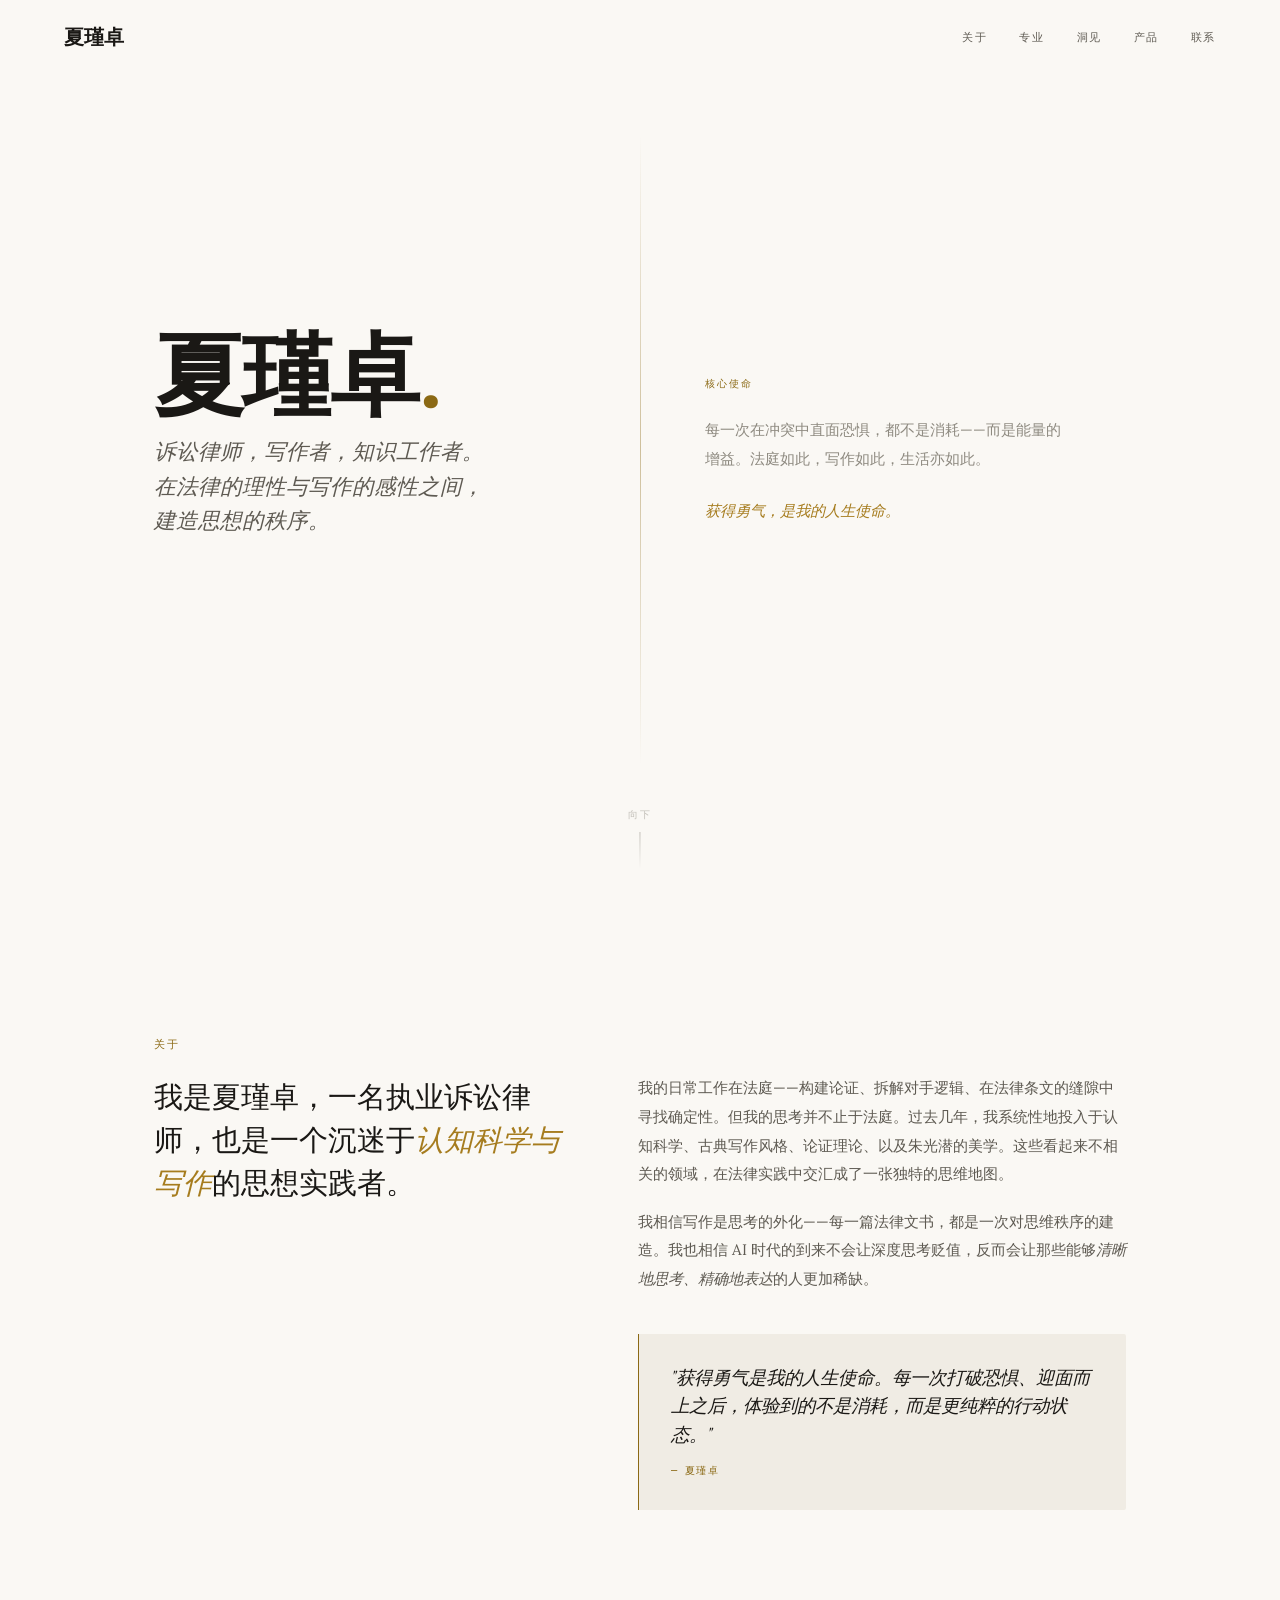
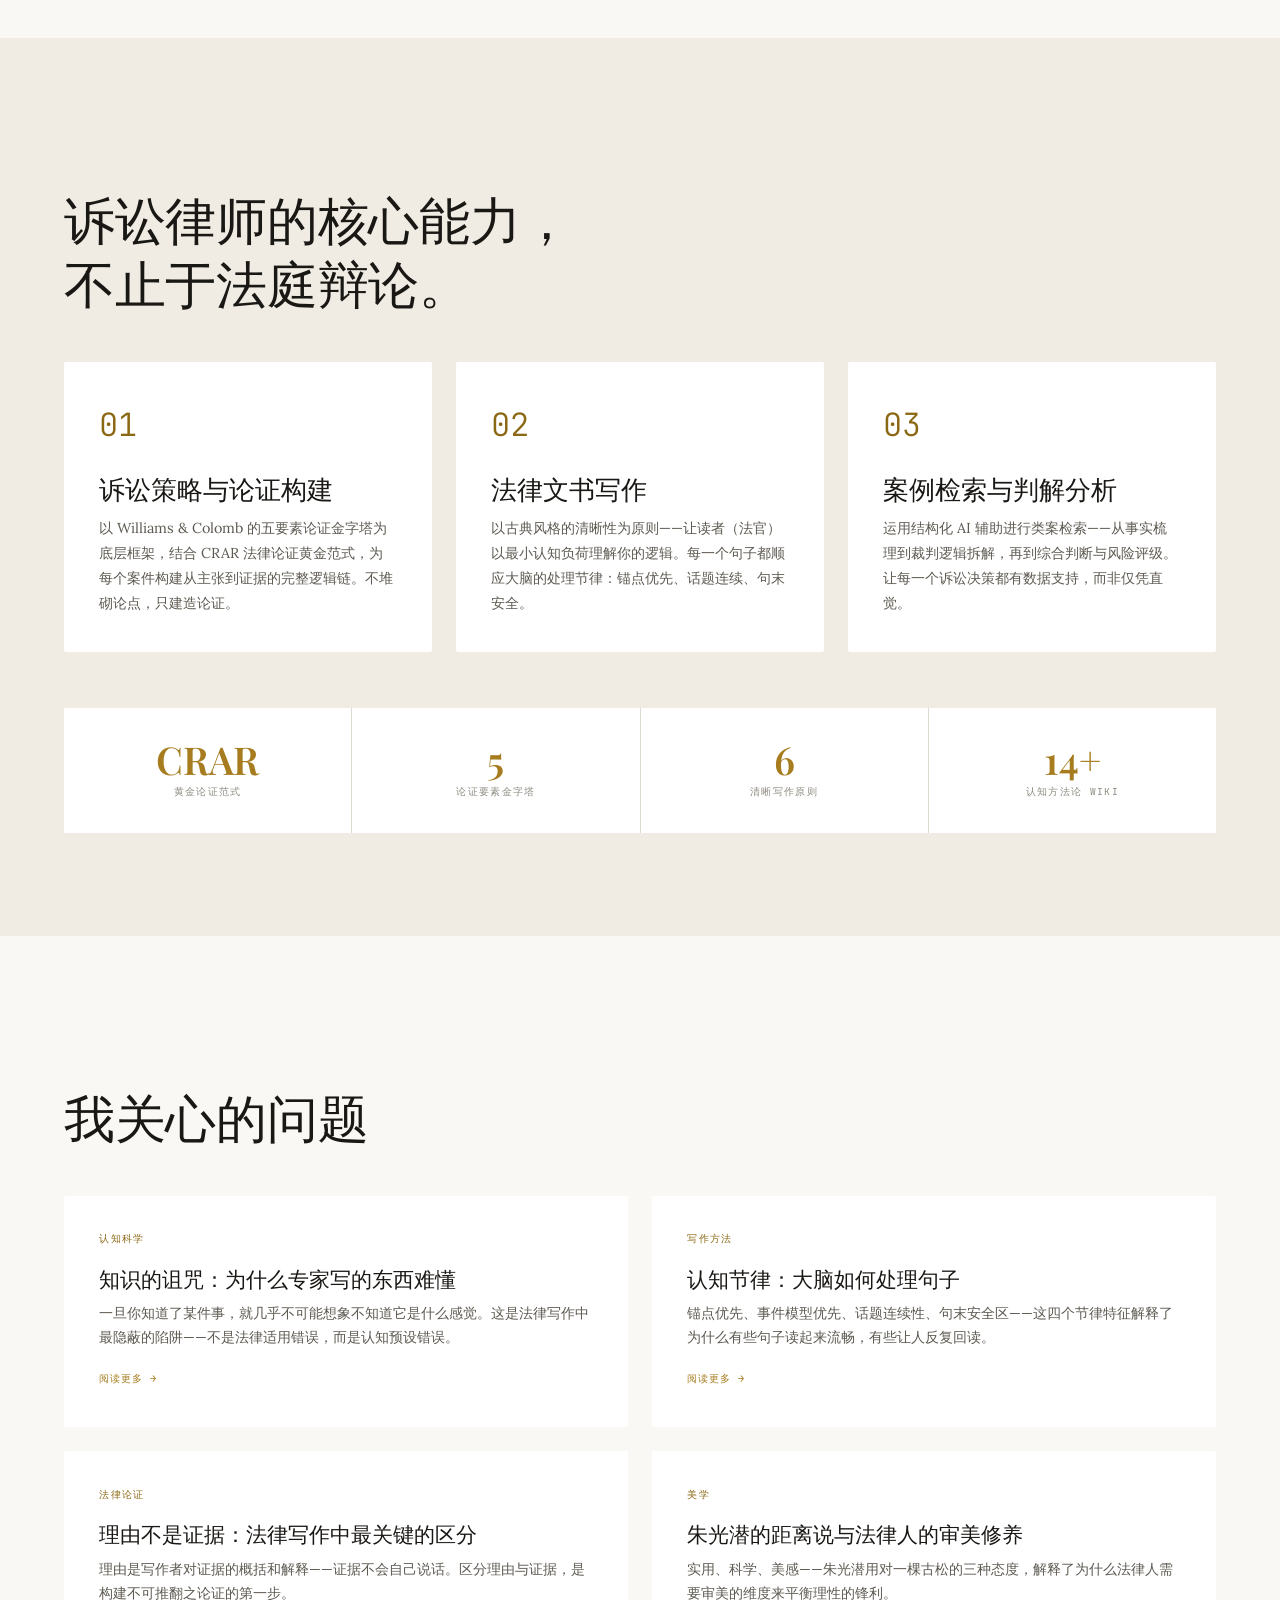
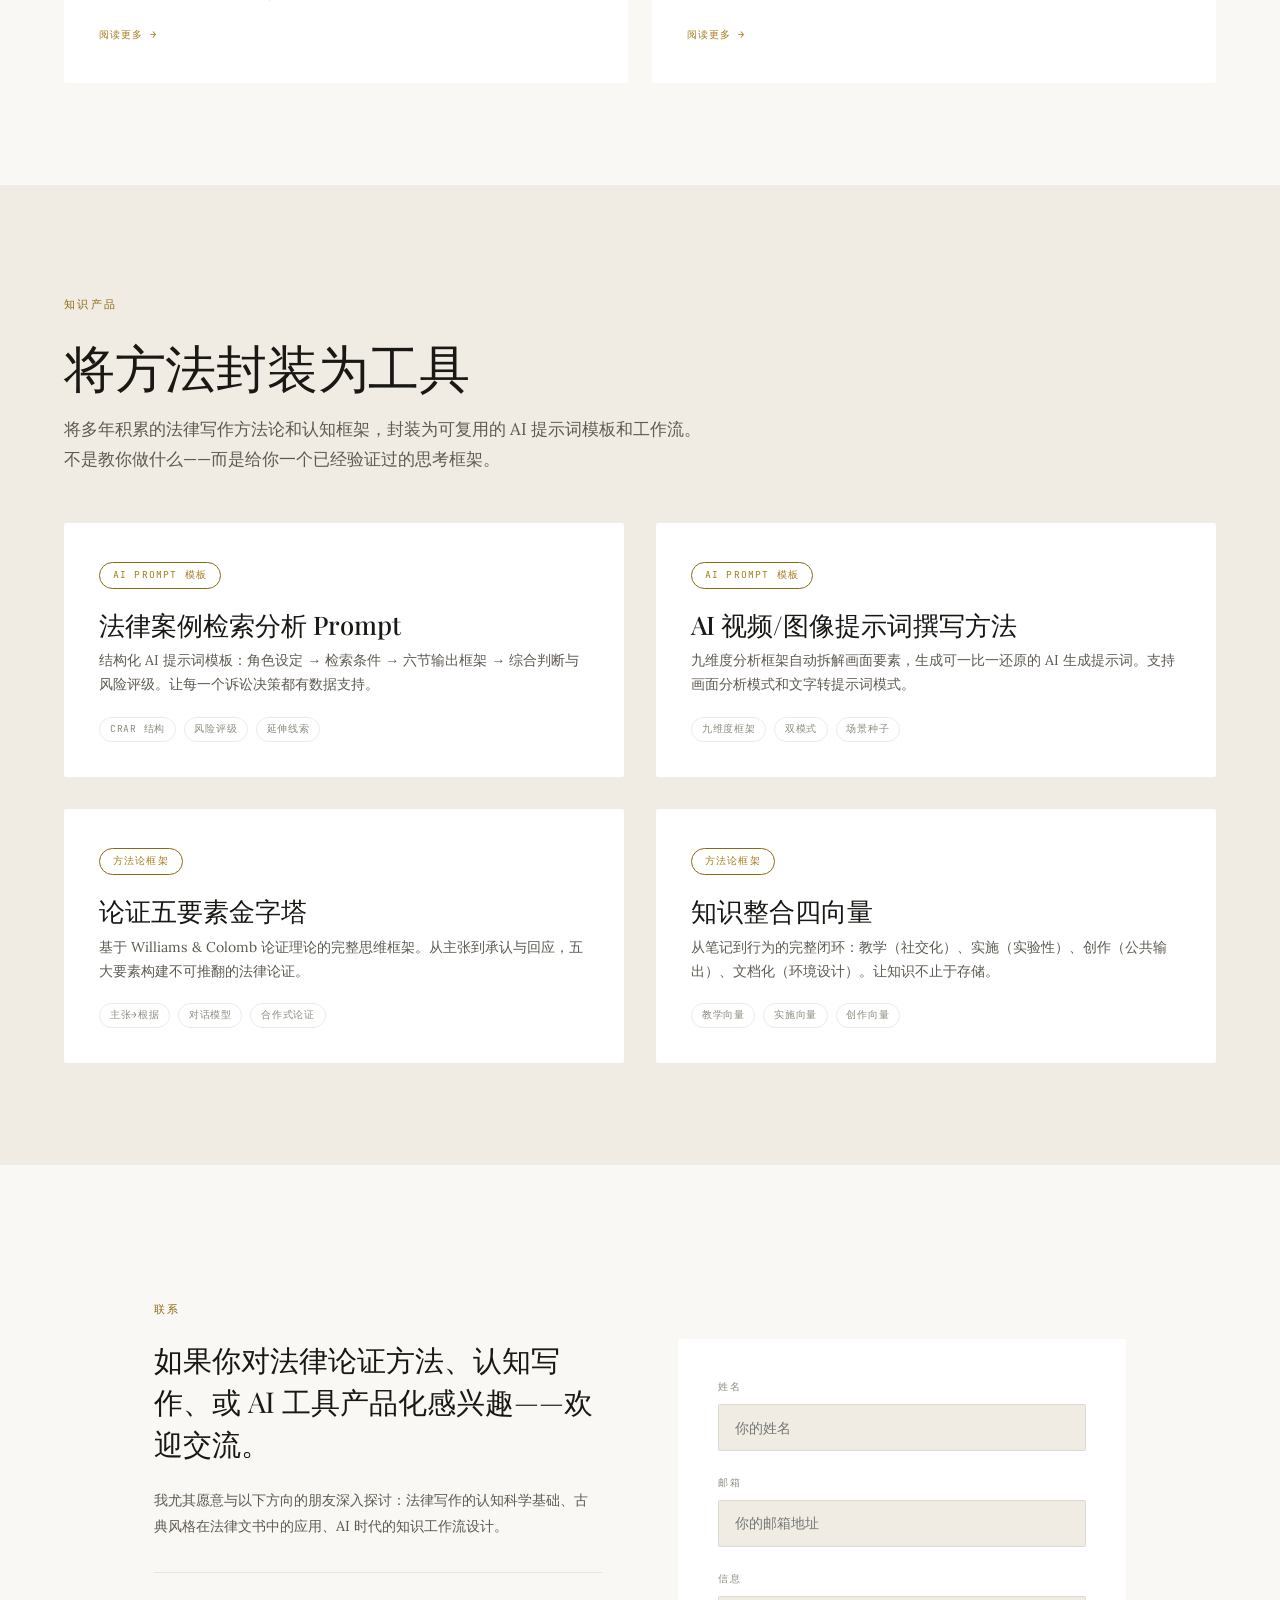
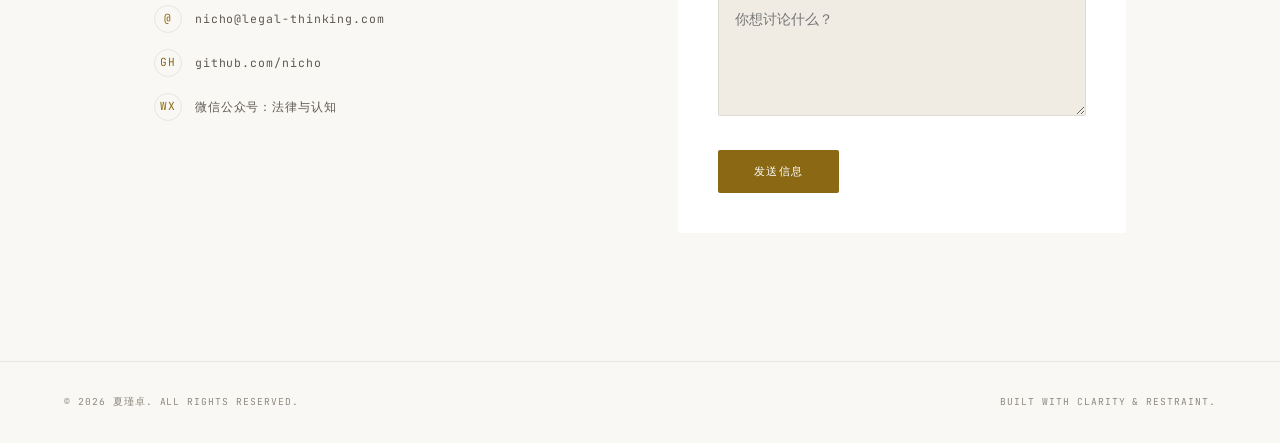
==== index.html @ 8d72976a "Update 2026-05-07 14:56" ====
<!DOCTYPE html>
<html lang="zh-CN">
<head>
<meta charset="UTF-8">
<meta name="viewport" content="width=device-width, initial-scale=1.0">
<title>夏瑾卓 — 诉讼律师 · 写作者 · 知识工作者</title>
<link rel="preconnect" href="https://fonts.googleapis.com">
<link rel="preconnect" href="https://fonts.gstatic.com" crossorigin>
<link href="https://fonts.googleapis.com/css2?family=Playfair+Display:ital,wght@0,400;0,500;0,600;0,700;1,400;1,500&family=Lora:ital,wght@0,400;0,500;0,600;1,400;1,500&family=JetBrains+Mono:ital,wght@0,300;0,400;1,300&display=swap" rel="stylesheet">
<style>
  :root {
    --bg-deep: #faf8f4;
    --bg-surface: #f0ece4;
    --bg-card: #ffffff;
    --bg-card-hover: #f7f4ee;
    --text-primary: #1a1815;
    --text-secondary: #5e5a52;
    --text-muted: #8e8a80;
    --accent: #8b6914;
    --accent-light: #a67c1e;
    --accent-subtle: rgba(139, 105, 20, 0.08);
    --accent-glow: rgba(139, 105, 20, 0.04);
    --border: rgba(0, 0, 0, 0.08);
    --border-strong: rgba(0, 0, 0, 0.12);
    --radius: 2px;
    --font-display: 'Playfair Display', Georgia, 'Times New Roman', serif;
    --font-body: 'Lora', Georgia, 'Times New Roman', serif;
    --font-mono: 'JetBrains Mono', 'Courier New', monospace;
    --nav-height: 72px;
  }

  *, *::before, *::after { box-sizing: border-box; margin: 0; padding: 0; }

  html { scroll-behavior: smooth; scroll-padding-top: var(--nav-height); }

  body {
    background: var(--bg-deep);
    color: var(--text-primary);
    font-family: var(--font-body);
    font-size: 17px;
    line-height: 1.75;
    -webkit-font-smoothing: antialiased;
    -moz-osx-font-smoothing: grayscale;
    overflow-x: hidden;
  }

  /* ── Typography ───────────────────── */
  h1, h2, h3, h4 { font-family: var(--font-display); font-weight: 500; line-height: 1.25; }
  h1 { font-size: clamp(2.8rem, 6vw, 5rem); letter-spacing: -0.01em; }
  h2 { font-size: clamp(2rem, 4vw, 3.2rem); letter-spacing: -0.005em; }
  h3 { font-size: clamp(1.25rem, 2vw, 1.6rem); letter-spacing: 0; }
  h4 { font-size: 1rem; font-family: var(--font-mono); font-weight: 300; text-transform: uppercase; letter-spacing: 0.18em; color: var(--accent); }

  p + p { margin-top: 1.2em; }

  a { color: var(--accent-light); text-decoration: none; transition: color 0.3s ease; }
  a:hover { color: var(--text-primary); }

  .accent-line {
    display: block;
    width: 48px;
    height: 1px;
    background: var(--accent);
    margin: 0 0 2rem 0;
    transform-origin: left;
  }

  .section-label {
    display: inline-block;
    font-family: var(--font-mono);
    font-size: 0.7rem;
    font-weight: 300;
    letter-spacing: 0.22em;
    text-transform: uppercase;
    color: var(--accent);
    margin-bottom: 1.2rem;
  }

  /* ── Navigation ───────────────────── */
  .nav {
    position: fixed;
    top: 0;
    left: 0;
    right: 0;
    height: var(--nav-height);
    z-index: 100;
    display: flex;
    align-items: center;
    justify-content: space-between;
    padding: 0 clamp(1.5rem, 5vw, 4rem);
    transition: background 0.4s ease, border-color 0.4s ease;
    border-bottom: 1px solid transparent;
  }
  .nav.scrolled {
    background: rgba(250, 248, 244, 0.92);
    backdrop-filter: blur(20px);
    -webkit-backdrop-filter: blur(20px);
    border-bottom-color: var(--border);
    box-shadow: 0 1px 3px rgba(0,0,0,0.04);
  }
  .nav-logo {
    font-family: var(--font-display);
    font-size: 1.25rem;
    font-weight: 600;
    color: var(--text-primary);
    letter-spacing: -0.01em;
  }
  .nav-links {
    display: flex;
    gap: 2rem;
    list-style: none;
  }
  .nav-links a {
    font-family: var(--font-mono);
    font-size: 0.7rem;
    font-weight: 300;
    letter-spacing: 0.14em;
    text-transform: uppercase;
    color: var(--text-secondary);
    transition: color 0.3s ease;
  }
  .nav-links a:hover { color: var(--accent-light); }

  /* ── Layout ───────────────────────── */
  .section {
    padding: clamp(5rem, 10vw, 10rem) clamp(1.5rem, 5vw, 4rem);
    max-width: 1100px;
    margin: 0 auto;
  }
  .section-wide {
    padding: clamp(4rem, 8vw, 8rem) clamp(1.5rem, 5vw, 4rem);
    max-width: 1280px;
    margin: 0 auto;
  }

  /* ── Hero ─────────────────────────── */
  .hero {
    min-height: 100vh;
    display: flex;
    flex-direction: column;
    justify-content: center;
    padding: clamp(2rem, 5vw, 4rem);
    max-width: 1100px;
    margin: 0 auto;
    position: relative;
  }
  .hero-grid {
    display: grid;
    grid-template-columns: 1fr 1px 1fr;
    gap: 0;
    align-items: center;
    min-height: 70vh;
  }
  .hero-main {
    padding-right: clamp(2rem, 5vw, 5rem);
  }
  .hero-name {
    font-family: var(--font-display);
    font-size: clamp(3.5rem, 7vw, 6rem);
    font-weight: 600;
    letter-spacing: -0.02em;
    line-height: 1.05;
    color: var(--text-primary);
    margin-bottom: 1rem;
  }
  .hero-name .dot {
    color: var(--accent);
  }
  .hero-tagline {
    font-family: var(--font-display);
    font-style: italic;
    font-size: clamp(1.1rem, 2vw, 1.35rem);
    color: var(--text-secondary);
    line-height: 1.6;
    margin-bottom: 2.5rem;
    max-width: 28em;
  }
  .hero-divider {
    width: 1px;
    height: 100%;
    min-height: 280px;
    background: linear-gradient(to bottom, transparent, var(--accent), transparent);
    opacity: 0.4;
    justify-self: center;
  }
  .hero-side {
    padding-left: clamp(2rem, 5vw, 5rem);
  }
  .hero-label {
    font-family: var(--font-mono);
    font-size: 0.65rem;
    letter-spacing: 0.2em;
    text-transform: uppercase;
    color: var(--accent);
    margin-bottom: 1.5rem;
  }
  .hero-side p {
    font-size: 0.95rem;
    color: var(--text-muted);
    line-height: 1.9;
    max-width: 24em;
  }
  .hero-side p + p { margin-top: 1.5em; }
  .hero-scroll-indicator {
    position: absolute;
    bottom: 2rem;
    left: 50%;
    transform: translateX(-50%);
    display: flex;
    flex-direction: column;
    align-items: center;
    gap: 0.5rem;
    opacity: 0.5;
    animation: floatDown 2s ease-in-out infinite;
  }
  .hero-scroll-indicator span {
    font-family: var(--font-mono);
    font-size: 0.6rem;
    letter-spacing: 0.16em;
    text-transform: uppercase;
    color: var(--text-muted);
  }
  .hero-scroll-line {
    width: 1px;
    height: 36px;
    background: linear-gradient(to bottom, var(--text-muted), transparent);
  }

  @keyframes floatDown {
    0%, 100% { transform: translateX(-50%) translateY(0); }
    50% { transform: translateX(-50%) translateY(8px); }
  }

  /* ── About ────────────────────────── */
  .about-grid {
    display: grid;
    grid-template-columns: 1fr 1.2fr;
    gap: clamp(3rem, 6vw, 6rem);
    align-items: start;
  }
  .about-lede {
    font-family: var(--font-display);
    font-size: clamp(1.4rem, 2.5vw, 1.8rem);
    line-height: 1.5;
    color: var(--text-primary);
  }
  .about-lede em {
    font-style: italic;
    color: var(--accent-light);
  }
  .about-body {
    color: var(--text-secondary);
    font-size: 0.95rem;
    line-height: 1.9;
  }
  .about-mission {
    margin-top: 2.5rem;
    padding: 1.8rem 2rem;
    border-left: 1px solid var(--accent);
    background: var(--bg-surface);
    border-radius: 0 var(--radius) var(--radius) 0;
  }
  .about-mission blockquote {
    font-family: var(--font-display);
    font-style: italic;
    font-size: 1.15rem;
    line-height: 1.55;
    color: var(--text-primary);
    margin: 0;
  }
  .about-mission cite {
    display: block;
    margin-top: 0.8rem;
    font-family: var(--font-mono);
    font-size: 0.65rem;
    font-style: normal;
    letter-spacing: 0.12em;
    text-transform: uppercase;
    color: var(--accent);
  }

  /* ── Professional ─────────────────── */
  .professional { background: var(--bg-surface); }
  .prof-grid {
    display: grid;
    grid-template-columns: repeat(3, 1fr);
    gap: 1.5rem;
    margin-top: 3rem;
  }
  .prof-card {
    background: var(--bg-card);
    padding: 2.2rem;
    border-radius: var(--radius);
    transition: background 0.35s ease, transform 0.35s ease;
    cursor: default;
  }
  .prof-card:hover {
    background: var(--bg-card-hover);
    transform: translateY(-2px);
  }
  .prof-card-icon {
    font-family: var(--font-mono);
    font-size: 2rem;
    color: var(--accent);
    margin-bottom: 1.2rem;
    font-weight: 300;
  }
  .prof-card h3 { margin-bottom: 0.7rem; }
  .prof-card p {
    font-size: 0.9rem;
    color: var(--text-secondary);
    line-height: 1.75;
  }

  /* ── Stats row ────────────────────── */
  .stats-row {
    display: grid;
    grid-template-columns: repeat(4, 1fr);
    gap: 1px;
    background: var(--border);
    margin-top: 3.5rem;
  }
  .stat-item {
    background: var(--bg-card);
    padding: 2rem 1.5rem;
    text-align: center;
  }
  .stat-number {
    font-family: var(--font-display);
    font-size: 2.4rem;
    font-weight: 600;
    color: var(--accent-light);
    line-height: 1;
    margin-bottom: 0.4rem;
  }
  .stat-label {
    font-family: var(--font-mono);
    font-size: 0.6rem;
    letter-spacing: 0.14em;
    text-transform: uppercase;
    color: var(--text-muted);
  }

  /* ── Insights / Articles ──────────── */
  .insights-header {
    display: flex;
    justify-content: space-between;
    align-items: flex-end;
    margin-bottom: 3rem;
    flex-wrap: wrap;
    gap: 1rem;
  }
  .insights-grid {
    display: grid;
    grid-template-columns: repeat(2, 1fr);
    gap: 1.5rem;
  }
  .insight-card {
    background: var(--bg-card);
    padding: 2.2rem;
    border-radius: var(--radius);
    transition: background 0.35s ease, transform 0.35s ease;
    cursor: pointer;
  }
  .insight-card:hover {
    background: var(--bg-card-hover);
    transform: translateY(-2px);
  }
  .insight-domain {
    font-family: var(--font-mono);
    font-size: 0.6rem;
    letter-spacing: 0.14em;
    text-transform: uppercase;
    color: var(--accent);
    margin-bottom: 1rem;
  }
  .insight-card h3 {
    font-size: 1.3rem;
    margin-bottom: 0.6rem;
    line-height: 1.4;
  }
  .insight-card p {
    font-size: 0.88rem;
    color: var(--text-secondary);
    line-height: 1.7;
  }
  .insight-card .read-more {
    display: inline-block;
    margin-top: 1.2rem;
    font-family: var(--font-mono);
    font-size: 0.65rem;
    letter-spacing: 0.1em;
    text-transform: uppercase;
    color: var(--accent-light);
    transition: color 0.3s ease;
  }
  .insight-card:hover .read-more { color: var(--text-primary); }

  /* ── Products ─────────────────────── */
  .products { background: var(--bg-surface); }
  .products-grid {
    display: grid;
    grid-template-columns: repeat(2, 1fr);
    gap: 2rem;
    margin-top: 3rem;
  }
  .product-card {
    background: var(--bg-card);
    border-radius: var(--radius);
    overflow: hidden;
    transition: background 0.35s ease, transform 0.35s ease;
  }
  .product-card:hover {
    background: var(--bg-card-hover);
    transform: translateY(-2px);
  }
  .product-card-inner { padding: 2.2rem; }
  .product-badge {
    display: inline-block;
    font-family: var(--font-mono);
    font-size: 0.6rem;
    letter-spacing: 0.12em;
    text-transform: uppercase;
    padding: 0.25rem 0.8rem;
    border: 1px solid var(--accent);
    color: var(--accent-light);
    border-radius: 100px;
    margin-bottom: 1.2rem;
  }
  .product-card h3 { margin-bottom: 0.6rem; }
  .product-card p {
    font-size: 0.88rem;
    color: var(--text-secondary);
    line-height: 1.7;
  }
  .product-features {
    margin-top: 1.2rem;
    display: flex;
    flex-wrap: wrap;
    gap: 0.5rem;
  }
  .product-feature-tag {
    font-family: var(--font-mono);
    font-size: 0.6rem;
    letter-spacing: 0.08em;
    color: var(--text-muted);
    padding: 0.2rem 0.6rem;
    border: 1px solid var(--border);
    border-radius: 100px;
  }

  /* ── Contact ──────────────────────── */
  .contact-grid {
    display: grid;
    grid-template-columns: 1fr 1fr;
    gap: clamp(3rem, 6vw, 6rem);
  }
  .contact-cta {
    font-family: var(--font-display);
    font-size: clamp(1.4rem, 2.5vw, 1.8rem);
    line-height: 1.45;
    color: var(--text-primary);
    margin-bottom: 1.5rem;
  }
  .contact-detail {
    font-size: 0.9rem;
    color: var(--text-secondary);
    line-height: 1.8;
  }
  .contact-links {
    display: flex;
    flex-direction: column;
    gap: 1rem;
    margin-top: 2rem;
    padding-top: 2rem;
    border-top: 1px solid var(--border);
  }
  .contact-link {
    display: flex;
    align-items: center;
    gap: 0.8rem;
    font-family: var(--font-mono);
    font-size: 0.72rem;
    letter-spacing: 0.08em;
    color: var(--text-secondary);
    transition: color 0.3s ease;
  }
  .contact-link:hover { color: var(--accent-light); }
  .contact-link .link-icon {
    width: 28px;
    height: 28px;
    display: flex;
    align-items: center;
    justify-content: center;
    border: 1px solid var(--border);
    border-radius: 50%;
    font-size: 0.7rem;
    flex-shrink: 0;
    color: var(--accent);
  }
  .contact-form-side {
    background: var(--bg-card);
    padding: 2.5rem;
    border-radius: var(--radius);
  }
  .form-group { margin-bottom: 1.5rem; }
  .form-group label {
    display: block;
    font-family: var(--font-mono);
    font-size: 0.6rem;
    letter-spacing: 0.12em;
    text-transform: uppercase;
    color: var(--text-muted);
    margin-bottom: 0.5rem;
  }
  .form-group input,
  .form-group textarea {
    width: 100%;
    background: var(--bg-surface);
    border: 1px solid var(--border);
    color: var(--text-primary);
    font-family: var(--font-body);
    font-size: 0.9rem;
    padding: 0.85rem 1rem;
    border-radius: var(--radius);
    transition: border-color 0.3s ease;
    resize: vertical;
  }
  .form-group input:focus,
  .form-group textarea:focus {
    outline: none;
    border-color: var(--accent);
  }
  .form-group textarea { min-height: 120px; }
  .btn {
    display: inline-block;
    font-family: var(--font-mono);
    font-size: 0.68rem;
    letter-spacing: 0.14em;
    text-transform: uppercase;
    color: #ffffff;
    background: var(--accent);
    border: none;
    padding: 0.9rem 2.2rem;
    border-radius: var(--radius);
    cursor: pointer;
    transition: background 0.3s ease, transform 0.2s ease;
  }
  .btn:hover { background: var(--accent-light); transform: translateY(-1px); }
  .btn-ghost {
    background: transparent;
    color: var(--accent-light);
    border: 1px solid var(--accent);
  }
  .btn-ghost:hover { background: var(--accent-subtle); color: var(--text-primary); }

  /* ── Footer ───────────────────────── */
  .footer {
    border-top: 1px solid var(--border);
    padding: 2rem clamp(1.5rem, 5vw, 4rem);
    display: flex;
    justify-content: space-between;
    align-items: center;
    flex-wrap: wrap;
    gap: 1rem;
    max-width: 1280px;
    margin: 0 auto;
    font-family: var(--font-mono);
    font-size: 0.6rem;
    letter-spacing: 0.1em;
    text-transform: uppercase;
    color: var(--text-muted);
  }

  /* ── Reveal animations ────────────── */
  .reveal {
    opacity: 0;
    transform: translateY(28px);
    transition: opacity 0.7s ease, transform 0.7s ease;
  }
  .reveal.visible {
    opacity: 1;
    transform: translateY(0);
  }
  .reveal-delay-1 { transition-delay: 0.1s; }
  .reveal-delay-2 { transition-delay: 0.2s; }
  .reveal-delay-3 { transition-delay: 0.3s; }
  .reveal-delay-4 { transition-delay: 0.4s; }

  /* ── Responsive ───────────────────── */
  @media (max-width: 900px) {
    .hero-grid { grid-template-columns: 1fr; gap: 2.5rem; }
    .hero-divider { display: none; }
    .hero-side { padding-left: 0; }
    .hero-main { padding-right: 0; }
    .about-grid { grid-template-columns: 1fr; }
    .prof-grid { grid-template-columns: 1fr; }
    .insights-grid { grid-template-columns: 1fr; }
    .products-grid { grid-template-columns: 1fr; }
    .contact-grid { grid-template-columns: 1fr; }
    .stats-row { grid-template-columns: repeat(2, 1fr); }
    .nav-links { display: none; }
  }
  @media (max-width: 500px) {
    .stats-row { grid-template-columns: 1fr 1fr; }
    .hero-name { font-size: 2.8rem; }
  }

  /* ── Selection ────────────────────── */
  ::selection { background: rgba(139, 105, 20, 0.2); color: var(--text-primary); }
</style>
</head>
<body>

<!-- Navigation -->
<nav class="nav" id="nav">
  <a href="#home" class="nav-logo">夏瑾卓</a>
  <ul class="nav-links">
    <li><a href="#about">关于</a></li>
    <li><a href="#professional">专业</a></li>
    <li><a href="#insights">洞见</a></li>
    <li><a href="#products">产品</a></li>
    <li><a href="#contact">联系</a></li>
  </ul>
</nav>

<!-- Hero -->
<section class="hero" id="home">
  <div class="hero-grid">
    <div class="hero-main">
      <h1 class="hero-name reveal">夏瑾卓<span class="dot">.</span></h1>
      <p class="hero-tagline reveal reveal-delay-1">
        诉讼律师，写作者，知识工作者。<br>
        在法律的理性与写作的感性之间，<br>建造思想的秩序。
      </p>
    </div>
    <div class="hero-divider" aria-hidden="true"></div>
    <div class="hero-side reveal reveal-delay-2">
      <div class="hero-label">核心使命</div>
      <p>
        每一次在冲突中直面恐惧，都不是消耗——而是能量的增益。法庭如此，写作如此，生活亦如此。
      </p>
      <p>
        <em style="font-style: italic; color: var(--accent-light);">获得勇气，是我的人生使命。</em>
      </p>
    </div>
  </div>
  <div class="hero-scroll-indicator" aria-hidden="true">
    <span>向下</span>
    <div class="hero-scroll-line"></div>
  </div>
</section>

<!-- About -->
<section class="section" id="about">
  <span class="section-label reveal">关于</span>
  <div class="about-grid">
    <div class="about-lede reveal reveal-delay-1">
      我是夏瑾卓，一名执业诉讼律师，也是一个沉迷于<span style="font-style: italic; color: var(--accent-light);">认知科学与写作</span>的思想实践者。
    </div>
    <div class="about-body reveal reveal-delay-2">
      <p>
        我的日常工作在法庭——构建论证、拆解对手逻辑、在法律条文的缝隙中寻找确定性。但我的思考并不止于法庭。过去几年，我系统性地投入于认知科学、古典写作风格、论证理论、以及朱光潜的美学。这些看起来不相关的领域，在法律实践中交汇成了一张独特的思维地图。
      </p>
      <p>
        我相信写作是思考的外化——每一篇法律文书，都是一次对思维秩序的建造。我也相信 AI 时代的到来不会让深度思考贬值，反而会让那些能够<em>清晰地思考、精确地表达</em>的人更加稀缺。
      </p>
      <div class="about-mission">
        <blockquote>
          "获得勇气是我的人生使命。每一次打破恐惧、迎面而上之后，体验到的不是消耗，而是更纯粹的行动状态。"
        </blockquote>
        <cite>— 夏瑾卓</cite>
      </div>
    </div>
  </div>
</section>

<!-- Professional -->
<section class="professional" id="professional">
  <div class="section-wide">
    <span class="section-label reveal">专业领域</span>
    <h2 class="reveal reveal-delay-1">诉讼律师的核心能力，<br>不止于法庭辩论。</h2>
    <div class="prof-grid">
      <div class="prof-card reveal reveal-delay-1">
        <div class="prof-card-icon">01</div>
        <h3>诉讼策略与论证构建</h3>
        <p>
          以 Williams & Colomb 的五要素论证金字塔为底层框架，结合 CRAR 法律论证黄金范式，为每个案件构建从主张到证据的完整逻辑链。不堆砌论点，只建造论证。
        </p>
      </div>
      <div class="prof-card reveal reveal-delay-2">
        <div class="prof-card-icon">02</div>
        <h3>法律文书写作</h3>
        <p>
          以古典风格的清晰性为原则——让读者（法官）以最小认知负荷理解你的逻辑。每一个句子都顺应大脑的处理节律：锚点优先、话题连续、句末安全。
        </p>
      </div>
      <div class="prof-card reveal reveal-delay-3">
        <div class="prof-card-icon">03</div>
        <h3>案例检索与判解分析</h3>
        <p>
          运用结构化 AI 辅助进行类案检索——从事实梳理到裁判逻辑拆解，再到综合判断与风险评级。让每一个诉讼决策都有数据支持，而非仅凭直觉。
        </p>
      </div>
    </div>
    <div class="stats-row reveal reveal-delay-3">
      <div class="stat-item">
        <div class="stat-number">CRAR</div>
        <div class="stat-label">黄金论证范式</div>
      </div>
      <div class="stat-item">
        <div class="stat-number">5</div>
        <div class="stat-label">论证要素金字塔</div>
      </div>
      <div class="stat-item">
        <div class="stat-number">6</div>
        <div class="stat-label">清晰写作原则</div>
      </div>
      <div class="stat-item">
        <div class="stat-number">14+</div>
        <div class="stat-label">认知方法论 Wiki</div>
      </div>
    </div>
  </div>
</section>

<!-- Insights -->
<section class="section-wide" id="insights">
  <div class="insights-header">
    <div>
      <span class="section-label reveal">洞见与思考</span>
      <h2 class="reveal reveal-delay-1">我关心的问题</h2>
    </div>
  </div>
  <div class="insights-grid">
    <div class="insight-card reveal reveal-delay-1">
      <div class="insight-domain">认知科学</div>
      <h3>知识的诅咒：为什么专家写的东西难懂</h3>
      <p>
        一旦你知道了某件事，就几乎不可能想象不知道它是什么感觉。这是法律写作中最隐蔽的陷阱——不是法律适用错误，而是认知预设错误。
      </p>
      <span class="read-more">阅读更多 →</span>
    </div>
    <div class="insight-card reveal reveal-delay-2">
      <div class="insight-domain">写作方法</div>
      <h3>认知节律：大脑如何处理句子</h3>
      <p>
        锚点优先、事件模型优先、话题连续性、句末安全区——这四个节律特征解释了为什么有些句子读起来流畅，有些让人反复回读。
      </p>
      <span class="read-more">阅读更多 →</span>
    </div>
    <div class="insight-card reveal reveal-delay-3">
      <div class="insight-domain">法律论证</div>
      <h3>理由不是证据：法律写作中最关键的区分</h3>
      <p>
        理由是写作者对证据的概括和解释——证据不会自己说话。区分理由与证据，是构建不可推翻之论证的第一步。
      </p>
      <span class="read-more">阅读更多 →</span>
    </div>
    <div class="insight-card reveal reveal-delay-4">
      <div class="insight-domain">美学</div>
      <h3>朱光潜的距离说与法律人的审美修养</h3>
      <p>
        实用、科学、美感——朱光潜用对一棵古松的三种态度，解释了为什么法律人需要审美的维度来平衡理性的锋利。
      </p>
      <span class="read-more">阅读更多 →</span>
    </div>
  </div>
</section>

<!-- Products -->
<section class="products" id="products">
  <div class="section-wide">
    <span class="section-label reveal">知识产品</span>
    <h2 class="reveal reveal-delay-1">将方法封装为工具</h2>
    <p style="color: var(--text-secondary); margin-top: 1rem; max-width: 38em; line-height: 1.8;" class="reveal reveal-delay-1">
      将多年积累的法律写作方法论和认知框架，封装为可复用的 AI 提示词模板和工作流。不是教你做什么——而是给你一个已经验证过的思考框架。
    </p>
    <div class="products-grid">
      <div class="product-card reveal reveal-delay-1">
        <div class="product-card-inner">
          <span class="product-badge">AI Prompt 模板</span>
          <h3>法律案例检索分析 Prompt</h3>
          <p>
            结构化 AI 提示词模板：角色设定 → 检索条件 → 六节输出框架 → 综合判断与风险评级。让每一个诉讼决策都有数据支持。
          </p>
          <div class="product-features">
            <span class="product-feature-tag">CRAR 结构</span>
            <span class="product-feature-tag">风险评级</span>
            <span class="product-feature-tag">延伸线索</span>
          </div>
        </div>
      </div>
      <div class="product-card reveal reveal-delay-2">
        <div class="product-card-inner">
          <span class="product-badge">AI Prompt 模板</span>
          <h3>AI 视频/图像提示词撰写方法</h3>
          <p>
            九维度分析框架自动拆解画面要素，生成可一比一还原的 AI 生成提示词。支持画面分析模式和文字转提示词模式。
          </p>
          <div class="product-features">
            <span class="product-feature-tag">九维度框架</span>
            <span class="product-feature-tag">双模式</span>
            <span class="product-feature-tag">场景种子</span>
          </div>
        </div>
      </div>
      <div class="product-card reveal reveal-delay-3">
        <div class="product-card-inner">
          <span class="product-badge">方法论框架</span>
          <h3>论证五要素金字塔</h3>
          <p>
            基于 Williams & Colomb 论证理论的完整思维框架。从主张到承认与回应，五大要素构建不可推翻的法律论证。
          </p>
          <div class="product-features">
            <span class="product-feature-tag">主张→根据</span>
            <span class="product-feature-tag">对话模型</span>
            <span class="product-feature-tag">合作式论证</span>
          </div>
        </div>
      </div>
      <div class="product-card reveal reveal-delay-4">
        <div class="product-card-inner">
          <span class="product-badge">方法论框架</span>
          <h3>知识整合四向量</h3>
          <p>
            从笔记到行为的完整闭环：教学（社交化）、实施（实验性）、创作（公共输出）、文档化（环境设计）。让知识不止于存储。
          </p>
          <div class="product-features">
            <span class="product-feature-tag">教学向量</span>
            <span class="product-feature-tag">实施向量</span>
            <span class="product-feature-tag">创作向量</span>
          </div>
        </div>
      </div>
    </div>
  </div>
</section>

<!-- Contact -->
<section class="section" id="contact">
  <span class="section-label reveal">联系</span>
  <div class="contact-grid">
    <div class="reveal reveal-delay-1">
      <p class="contact-cta">
        如果你对法律论证方法、认知写作、或 AI 工具产品化感兴趣——欢迎交流。
      </p>
      <p class="contact-detail">
        我尤其愿意与以下方向的朋友深入探讨：法律写作的认知科学基础、古典风格在法律文书中的应用、AI 时代的知识工作流设计。
      </p>
      <div class="contact-links">
        <a href="#" class="contact-link">
          <span class="link-icon">@</span> nicho@legal-thinking.com
        </a>
        <a href="#" class="contact-link">
          <span class="link-icon">GH</span> github.com/nicho
        </a>
        <a href="#" class="contact-link">
          <span class="link-icon">WX</span> 微信公众号：法律与认知
        </a>
      </div>
    </div>
    <div class="contact-form-side reveal reveal-delay-2">
      <form id="contactForm">
        <div class="form-group">
          <label for="name">姓名</label>
          <input type="text" id="name" name="name" placeholder="你的姓名">
        </div>
        <div class="form-group">
          <label for="email">邮箱</label>
          <input type="email" id="email" name="email" placeholder="你的邮箱地址">
        </div>
        <div class="form-group">
          <label for="message">信息</label>
          <textarea id="message" name="message" placeholder="你想讨论什么？"></textarea>
        </div>
        <button type="submit" class="btn">发送信息</button>
      </form>
    </div>
  </div>
</section>

<!-- Footer -->
<footer class="footer">
  <span>© 2026 夏瑾卓. All rights reserved.</span>
  <span>Built with clarity & restraint.</span>
</footer>

<script>
  // ── Scroll-aware navigation ────────
  const nav = document.getElementById('nav');
  const scrollThreshold = 80;

  function updateNav() {
    if (window.scrollY > scrollThreshold) {
      nav.classList.add('scrolled');
    } else {
      nav.classList.remove('scrolled');
    }
  }
  window.addEventListener('scroll', updateNav, { passive: true });
  updateNav();

  // ── Scroll reveal ──────────────────
  const revealElements = document.querySelectorAll('.reveal');
  const revealObserver = new IntersectionObserver((entries) => {
    entries.forEach(entry => {
      if (entry.isIntersecting) {
        entry.target.classList.add('visible');
        revealObserver.unobserve(entry.target);
      }
    });
  }, {
    threshold: 0.12,
    rootMargin: '0px 0px -40px 0px'
  });

  revealElements.forEach(el => revealObserver.observe(el));

  // ── Form handling ──────────────────
  const form = document.getElementById('contactForm');
  form.addEventListener('submit', (e) => {
    e.preventDefault();
    const btn = form.querySelector('.btn');
    const originalText = btn.textContent;
    btn.textContent = '已发送 ✓';
    btn.style.background = '#4a7c59';
    setTimeout(() => {
      btn.textContent = originalText;
      btn.style.background = '';
      form.reset();
    }, 2500);
  });

  // ── Smooth scroll for nav links ────
  document.querySelectorAll('a[href^="#"]').forEach(anchor => {
    anchor.addEventListener('click', function(e) {
      e.preventDefault();
      const target = document.querySelector(this.getAttribute('href'));
      if (target) {
        target.scrollIntoView({ behavior: 'smooth' });
      }
    });
  });
</script>

</body>
</html>
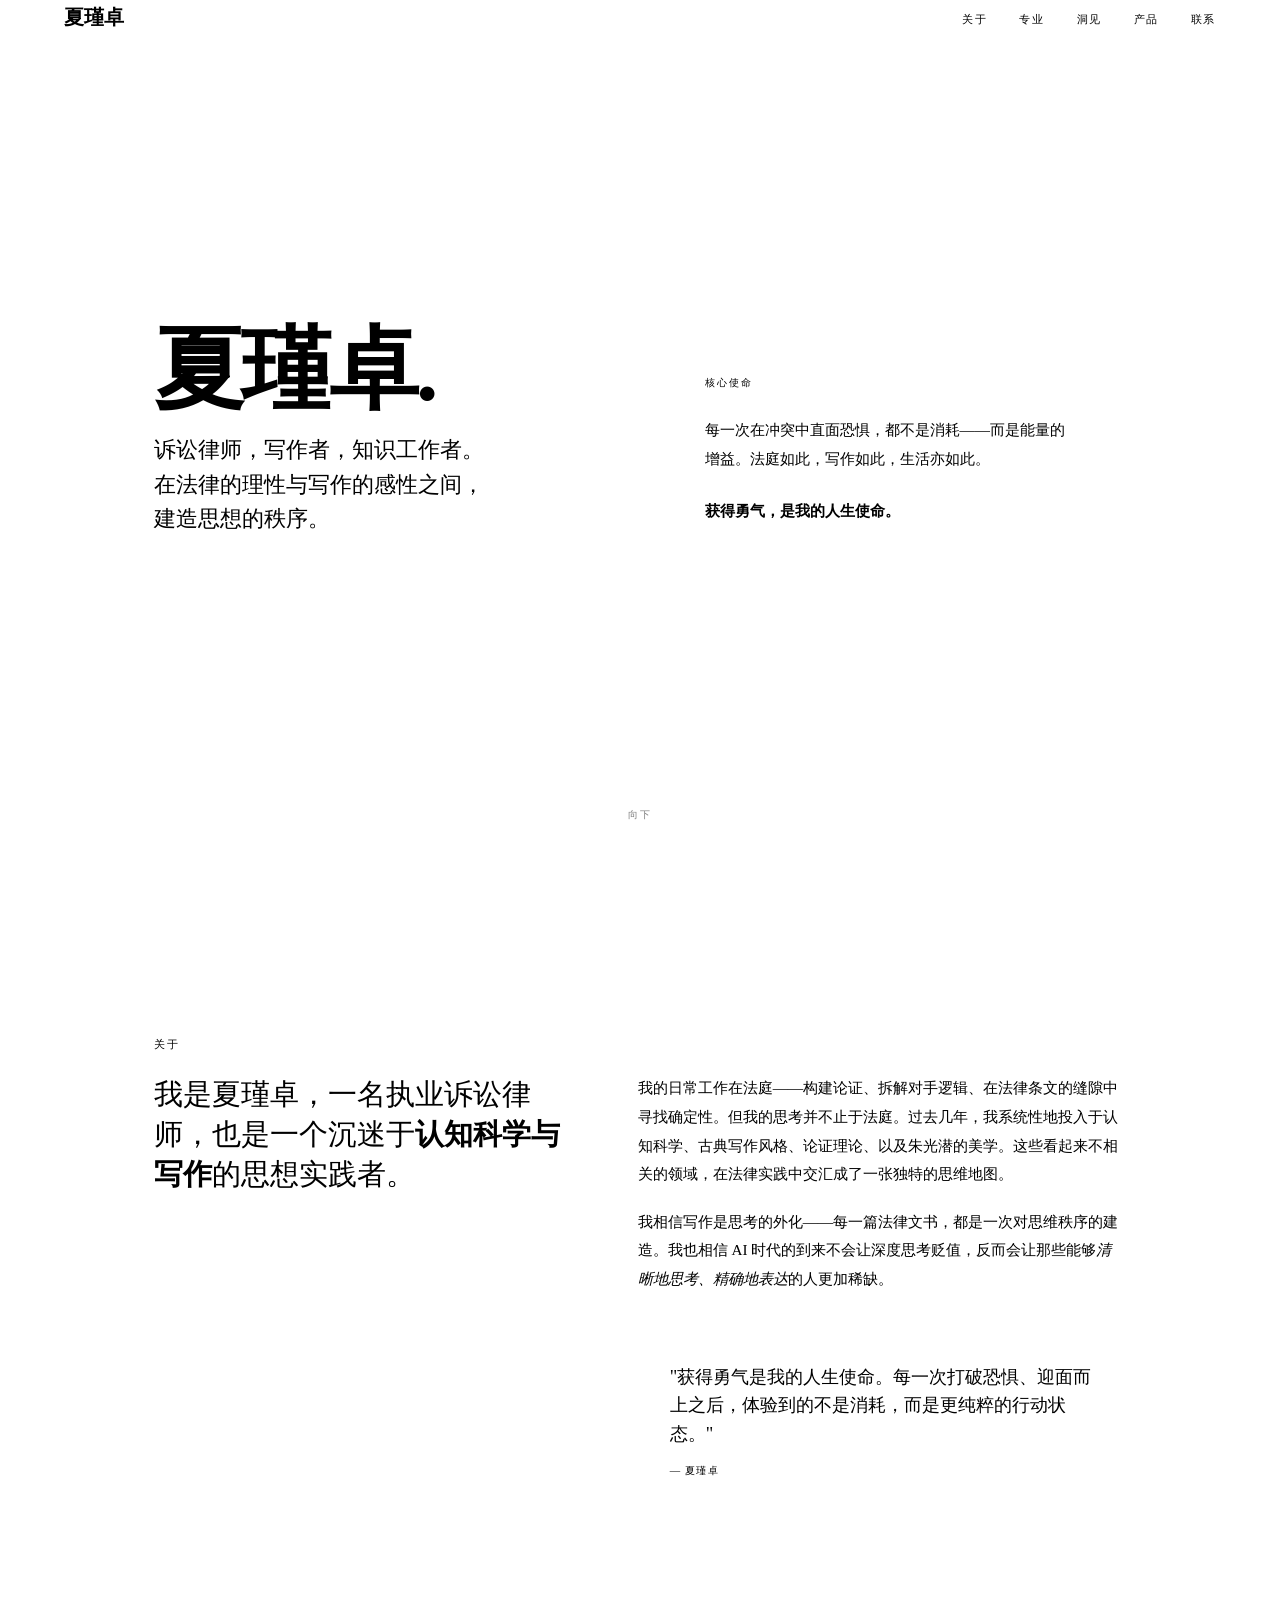
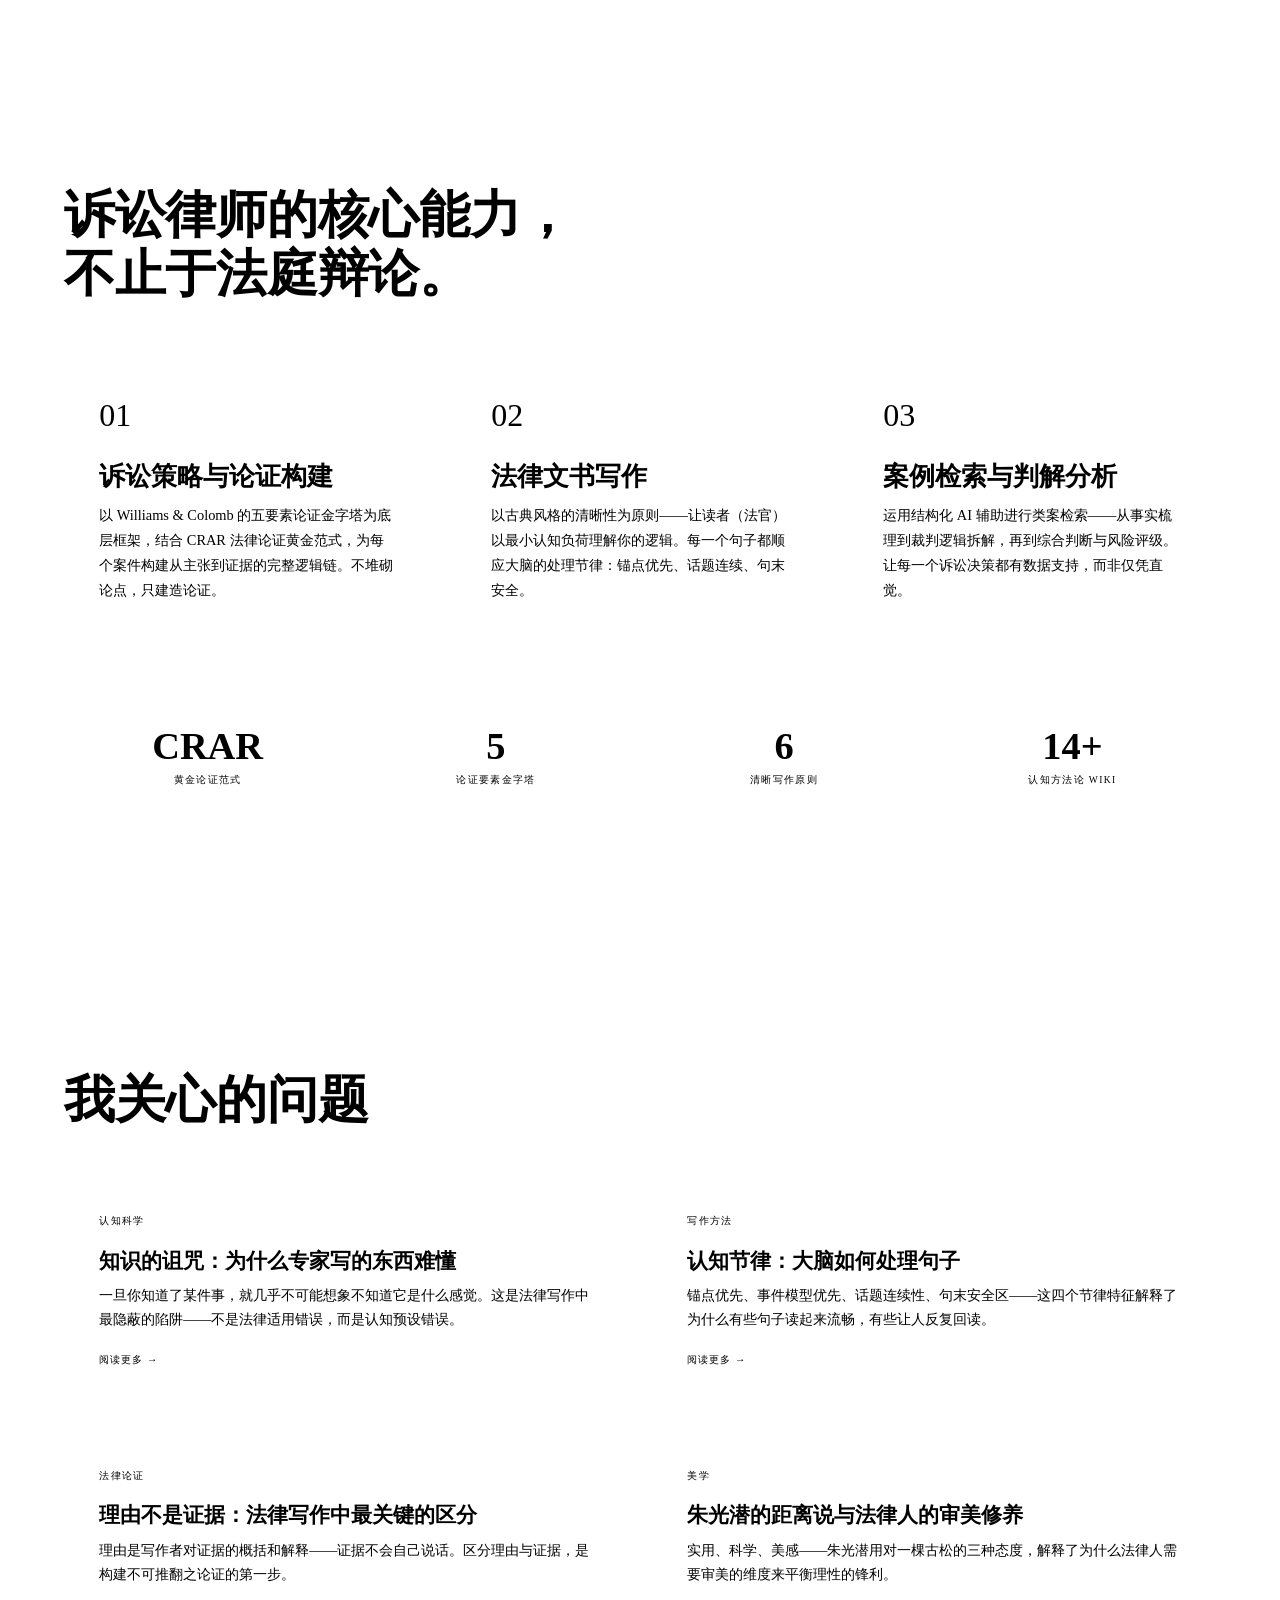
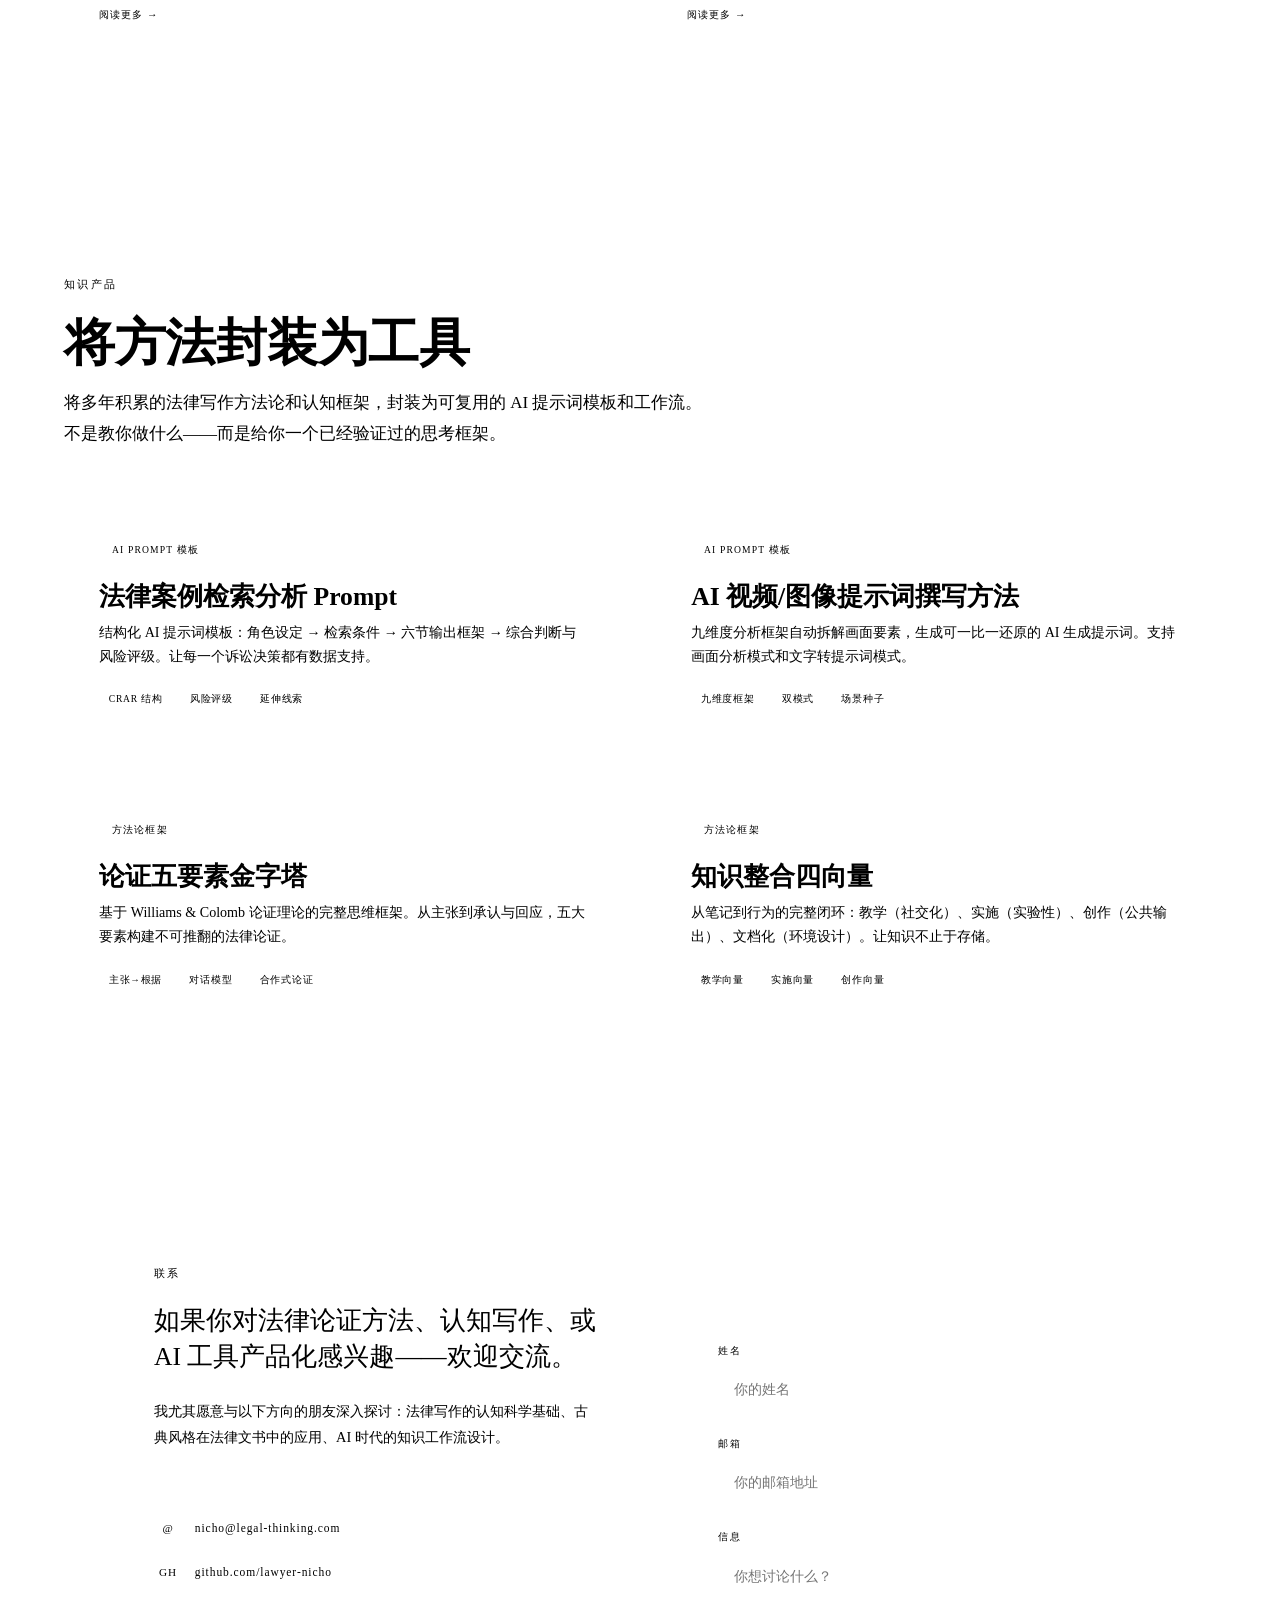
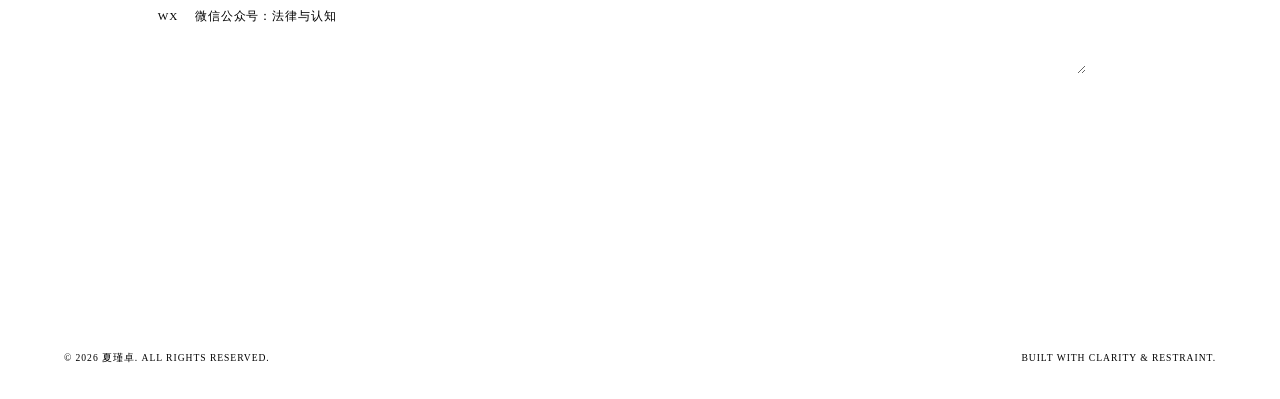
==== commit fa623b39: "Update 2026-05-07 15:18" ====
--- a/index.html
+++ b/index.html
@@ -6,613 +6,11 @@
 <title>夏瑾卓 — 诉讼律师 · 写作者 · 知识工作者</title>
 <link rel="preconnect" href="https://fonts.googleapis.com">
 <link rel="preconnect" href="https://fonts.gstatic.com" crossorigin>
-<link href="https://fonts.googleapis.com/css2?family=Playfair+Display:ital,wght@0,400;0,500;0,600;0,700;1,400;1,500&family=Lora:ital,wght@0,400;0,500;0,600;1,400;1,500&family=JetBrains+Mono:ital,wght@0,300;0,400;1,300&display=swap" rel="stylesheet">
-<style>
-  :root {
-    --bg-deep: #faf8f4;
-    --bg-surface: #f0ece4;
-    --bg-card: #ffffff;
-    --bg-card-hover: #f7f4ee;
-    --text-primary: #1a1815;
-    --text-secondary: #5e5a52;
-    --text-muted: #8e8a80;
-    --accent: #8b6914;
-    --accent-light: #a67c1e;
-    --accent-subtle: rgba(139, 105, 20, 0.08);
-    --accent-glow: rgba(139, 105, 20, 0.04);
-    --border: rgba(0, 0, 0, 0.08);
-    --border-strong: rgba(0, 0, 0, 0.12);
-    --radius: 2px;
-    --font-display: 'Playfair Display', Georgia, 'Times New Roman', serif;
-    --font-body: 'Lora', Georgia, 'Times New Roman', serif;
-    --font-mono: 'JetBrains Mono', 'Courier New', monospace;
-    --nav-height: 72px;
-  }
-
-  *, *::before, *::after { box-sizing: border-box; margin: 0; padding: 0; }
-
-  html { scroll-behavior: smooth; scroll-padding-top: var(--nav-height); }
-
-  body {
-    background: var(--bg-deep);
-    color: var(--text-primary);
-    font-family: var(--font-body);
-    font-size: 17px;
-    line-height: 1.75;
-    -webkit-font-smoothing: antialiased;
-    -moz-osx-font-smoothing: grayscale;
-    overflow-x: hidden;
-  }
-
-  /* ── Typography ───────────────────── */
-  h1, h2, h3, h4 { font-family: var(--font-display); font-weight: 500; line-height: 1.25; }
-  h1 { font-size: clamp(2.8rem, 6vw, 5rem); letter-spacing: -0.01em; }
-  h2 { font-size: clamp(2rem, 4vw, 3.2rem); letter-spacing: -0.005em; }
-  h3 { font-size: clamp(1.25rem, 2vw, 1.6rem); letter-spacing: 0; }
-  h4 { font-size: 1rem; font-family: var(--font-mono); font-weight: 300; text-transform: uppercase; letter-spacing: 0.18em; color: var(--accent); }
-
-  p + p { margin-top: 1.2em; }
-
-  a { color: var(--accent-light); text-decoration: none; transition: color 0.3s ease; }
-  a:hover { color: var(--text-primary); }
-
-  .accent-line {
-    display: block;
-    width: 48px;
-    height: 1px;
-    background: var(--accent);
-    margin: 0 0 2rem 0;
-    transform-origin: left;
-  }
-
-  .section-label {
-    display: inline-block;
-    font-family: var(--font-mono);
-    font-size: 0.7rem;
-    font-weight: 300;
-    letter-spacing: 0.22em;
-    text-transform: uppercase;
-    color: var(--accent);
-    margin-bottom: 1.2rem;
-  }
-
-  /* ── Navigation ───────────────────── */
-  .nav {
-    position: fixed;
-    top: 0;
-    left: 0;
-    right: 0;
-    height: var(--nav-height);
-    z-index: 100;
-    display: flex;
-    align-items: center;
-    justify-content: space-between;
-    padding: 0 clamp(1.5rem, 5vw, 4rem);
-    transition: background 0.4s ease, border-color 0.4s ease;
-    border-bottom: 1px solid transparent;
-  }
-  .nav.scrolled {
-    background: rgba(250, 248, 244, 0.92);
-    backdrop-filter: blur(20px);
-    -webkit-backdrop-filter: blur(20px);
-    border-bottom-color: var(--border);
-    box-shadow: 0 1px 3px rgba(0,0,0,0.04);
-  }
-  .nav-logo {
-    font-family: var(--font-display);
-    font-size: 1.25rem;
-    font-weight: 600;
-    color: var(--text-primary);
-    letter-spacing: -0.01em;
-  }
-  .nav-links {
-    display: flex;
-    gap: 2rem;
-    list-style: none;
-  }
-  .nav-links a {
-    font-family: var(--font-mono);
-    font-size: 0.7rem;
-    font-weight: 300;
-    letter-spacing: 0.14em;
-    text-transform: uppercase;
-    color: var(--text-secondary);
-    transition: color 0.3s ease;
-  }
-  .nav-links a:hover { color: var(--accent-light); }
-
-  /* ── Layout ───────────────────────── */
-  .section {
-    padding: clamp(5rem, 10vw, 10rem) clamp(1.5rem, 5vw, 4rem);
-    max-width: 1100px;
-    margin: 0 auto;
-  }
-  .section-wide {
-    padding: clamp(4rem, 8vw, 8rem) clamp(1.5rem, 5vw, 4rem);
-    max-width: 1280px;
-    margin: 0 auto;
-  }
-
-  /* ── Hero ─────────────────────────── */
-  .hero {
-    min-height: 100vh;
-    display: flex;
-    flex-direction: column;
-    justify-content: center;
-    padding: clamp(2rem, 5vw, 4rem);
-    max-width: 1100px;
-    margin: 0 auto;
-    position: relative;
-  }
-  .hero-grid {
-    display: grid;
-    grid-template-columns: 1fr 1px 1fr;
-    gap: 0;
-    align-items: center;
-    min-height: 70vh;
-  }
-  .hero-main {
-    padding-right: clamp(2rem, 5vw, 5rem);
-  }
-  .hero-name {
-    font-family: var(--font-display);
-    font-size: clamp(3.5rem, 7vw, 6rem);
-    font-weight: 600;
-    letter-spacing: -0.02em;
-    line-height: 1.05;
-    color: var(--text-primary);
-    margin-bottom: 1rem;
-  }
-  .hero-name .dot {
-    color: var(--accent);
-  }
-  .hero-tagline {
-    font-family: var(--font-display);
-    font-style: italic;
-    font-size: clamp(1.1rem, 2vw, 1.35rem);
-    color: var(--text-secondary);
-    line-height: 1.6;
-    margin-bottom: 2.5rem;
-    max-width: 28em;
-  }
-  .hero-divider {
-    width: 1px;
-    height: 100%;
-    min-height: 280px;
-    background: linear-gradient(to bottom, transparent, var(--accent), transparent);
-    opacity: 0.4;
-    justify-self: center;
-  }
-  .hero-side {
-    padding-left: clamp(2rem, 5vw, 5rem);
-  }
-  .hero-label {
-    font-family: var(--font-mono);
-    font-size: 0.65rem;
-    letter-spacing: 0.2em;
-    text-transform: uppercase;
-    color: var(--accent);
-    margin-bottom: 1.5rem;
-  }
-  .hero-side p {
-    font-size: 0.95rem;
-    color: var(--text-muted);
-    line-height: 1.9;
-    max-width: 24em;
-  }
-  .hero-side p + p { margin-top: 1.5em; }
-  .hero-scroll-indicator {
-    position: absolute;
-    bottom: 2rem;
-    left: 50%;
-    transform: translateX(-50%);
-    display: flex;
-    flex-direction: column;
-    align-items: center;
-    gap: 0.5rem;
-    opacity: 0.5;
-    animation: floatDown 2s ease-in-out infinite;
-  }
-  .hero-scroll-indicator span {
-    font-family: var(--font-mono);
-    font-size: 0.6rem;
-    letter-spacing: 0.16em;
-    text-transform: uppercase;
-    color: var(--text-muted);
-  }
-  .hero-scroll-line {
-    width: 1px;
-    height: 36px;
-    background: linear-gradient(to bottom, var(--text-muted), transparent);
-  }
-
-  @keyframes floatDown {
-    0%, 100% { transform: translateX(-50%) translateY(0); }
-    50% { transform: translateX(-50%) translateY(8px); }
-  }
-
-  /* ── About ────────────────────────── */
-  .about-grid {
-    display: grid;
-    grid-template-columns: 1fr 1.2fr;
-    gap: clamp(3rem, 6vw, 6rem);
-    align-items: start;
-  }
-  .about-lede {
-    font-family: var(--font-display);
-    font-size: clamp(1.4rem, 2.5vw, 1.8rem);
-    line-height: 1.5;
-    color: var(--text-primary);
-  }
-  .about-lede em {
-    font-style: italic;
-    color: var(--accent-light);
-  }
-  .about-body {
-    color: var(--text-secondary);
-    font-size: 0.95rem;
-    line-height: 1.9;
-  }
-  .about-mission {
-    margin-top: 2.5rem;
-    padding: 1.8rem 2rem;
-    border-left: 1px solid var(--accent);
-    background: var(--bg-surface);
-    border-radius: 0 var(--radius) var(--radius) 0;
-  }
-  .about-mission blockquote {
-    font-family: var(--font-display);
-    font-style: italic;
-    font-size: 1.15rem;
-    line-height: 1.55;
-    color: var(--text-primary);
-    margin: 0;
-  }
-  .about-mission cite {
-    display: block;
-    margin-top: 0.8rem;
-    font-family: var(--font-mono);
-    font-size: 0.65rem;
-    font-style: normal;
-    letter-spacing: 0.12em;
-    text-transform: uppercase;
-    color: var(--accent);
-  }
-
-  /* ── Professional ─────────────────── */
-  .professional { background: var(--bg-surface); }
-  .prof-grid {
-    display: grid;
-    grid-template-columns: repeat(3, 1fr);
-    gap: 1.5rem;
-    margin-top: 3rem;
-  }
-  .prof-card {
-    background: var(--bg-card);
-    padding: 2.2rem;
-    border-radius: var(--radius);
-    transition: background 0.35s ease, transform 0.35s ease;
-    cursor: default;
-  }
-  .prof-card:hover {
-    background: var(--bg-card-hover);
-    transform: translateY(-2px);
-  }
-  .prof-card-icon {
-    font-family: var(--font-mono);
-    font-size: 2rem;
-    color: var(--accent);
-    margin-bottom: 1.2rem;
-    font-weight: 300;
-  }
-  .prof-card h3 { margin-bottom: 0.7rem; }
-  .prof-card p {
-    font-size: 0.9rem;
-    color: var(--text-secondary);
-    line-height: 1.75;
-  }
-
-  /* ── Stats row ────────────────────── */
-  .stats-row {
-    display: grid;
-    grid-template-columns: repeat(4, 1fr);
-    gap: 1px;
-    background: var(--border);
-    margin-top: 3.5rem;
-  }
-  .stat-item {
-    background: var(--bg-card);
-    padding: 2rem 1.5rem;
-    text-align: center;
-  }
-  .stat-number {
-    font-family: var(--font-display);
-    font-size: 2.4rem;
-    font-weight: 600;
-    color: var(--accent-light);
-    line-height: 1;
-    margin-bottom: 0.4rem;
-  }
-  .stat-label {
-    font-family: var(--font-mono);
-    font-size: 0.6rem;
-    letter-spacing: 0.14em;
-    text-transform: uppercase;
-    color: var(--text-muted);
-  }
-
-  /* ── Insights / Articles ──────────── */
-  .insights-header {
-    display: flex;
-    justify-content: space-between;
-    align-items: flex-end;
-    margin-bottom: 3rem;
-    flex-wrap: wrap;
-    gap: 1rem;
-  }
-  .insights-grid {
-    display: grid;
-    grid-template-columns: repeat(2, 1fr);
-    gap: 1.5rem;
-  }
-  .insight-card {
-    background: var(--bg-card);
-    padding: 2.2rem;
-    border-radius: var(--radius);
-    transition: background 0.35s ease, transform 0.35s ease;
-    cursor: pointer;
-  }
-  .insight-card:hover {
-    background: var(--bg-card-hover);
-    transform: translateY(-2px);
-  }
-  .insight-domain {
-    font-family: var(--font-mono);
-    font-size: 0.6rem;
-    letter-spacing: 0.14em;
-    text-transform: uppercase;
-    color: var(--accent);
-    margin-bottom: 1rem;
-  }
-  .insight-card h3 {
-    font-size: 1.3rem;
-    margin-bottom: 0.6rem;
-    line-height: 1.4;
-  }
-  .insight-card p {
-    font-size: 0.88rem;
-    color: var(--text-secondary);
-    line-height: 1.7;
-  }
-  .insight-card .read-more {
-    display: inline-block;
-    margin-top: 1.2rem;
-    font-family: var(--font-mono);
-    font-size: 0.65rem;
-    letter-spacing: 0.1em;
-    text-transform: uppercase;
-    color: var(--accent-light);
-    transition: color 0.3s ease;
-  }
-  .insight-card:hover .read-more { color: var(--text-primary); }
-
-  /* ── Products ─────────────────────── */
-  .products { background: var(--bg-surface); }
-  .products-grid {
-    display: grid;
-    grid-template-columns: repeat(2, 1fr);
-    gap: 2rem;
-    margin-top: 3rem;
-  }
-  .product-card {
-    background: var(--bg-card);
-    border-radius: var(--radius);
-    overflow: hidden;
-    transition: background 0.35s ease, transform 0.35s ease;
-  }
-  .product-card:hover {
-    background: var(--bg-card-hover);
-    transform: translateY(-2px);
-  }
-  .product-card-inner { padding: 2.2rem; }
-  .product-badge {
-    display: inline-block;
-    font-family: var(--font-mono);
-    font-size: 0.6rem;
-    letter-spacing: 0.12em;
-    text-transform: uppercase;
-    padding: 0.25rem 0.8rem;
-    border: 1px solid var(--accent);
-    color: var(--accent-light);
-    border-radius: 100px;
-    margin-bottom: 1.2rem;
-  }
-  .product-card h3 { margin-bottom: 0.6rem; }
-  .product-card p {
-    font-size: 0.88rem;
-    color: var(--text-secondary);
-    line-height: 1.7;
-  }
-  .product-features {
-    margin-top: 1.2rem;
-    display: flex;
-    flex-wrap: wrap;
-    gap: 0.5rem;
-  }
-  .product-feature-tag {
-    font-family: var(--font-mono);
-    font-size: 0.6rem;
-    letter-spacing: 0.08em;
-    color: var(--text-muted);
-    padding: 0.2rem 0.6rem;
-    border: 1px solid var(--border);
-    border-radius: 100px;
-  }
-
-  /* ── Contact ──────────────────────── */
-  .contact-grid {
-    display: grid;
-    grid-template-columns: 1fr 1fr;
-    gap: clamp(3rem, 6vw, 6rem);
-  }
-  .contact-cta {
-    font-family: var(--font-display);
-    font-size: clamp(1.4rem, 2.5vw, 1.8rem);
-    line-height: 1.45;
-    color: var(--text-primary);
-    margin-bottom: 1.5rem;
-  }
-  .contact-detail {
-    font-size: 0.9rem;
-    color: var(--text-secondary);
-    line-height: 1.8;
-  }
-  .contact-links {
-    display: flex;
-    flex-direction: column;
-    gap: 1rem;
-    margin-top: 2rem;
-    padding-top: 2rem;
-    border-top: 1px solid var(--border);
-  }
-  .contact-link {
-    display: flex;
-    align-items: center;
-    gap: 0.8rem;
-    font-family: var(--font-mono);
-    font-size: 0.72rem;
-    letter-spacing: 0.08em;
-    color: var(--text-secondary);
-    transition: color 0.3s ease;
-  }
-  .contact-link:hover { color: var(--accent-light); }
-  .contact-link .link-icon {
-    width: 28px;
-    height: 28px;
-    display: flex;
-    align-items: center;
-    justify-content: center;
-    border: 1px solid var(--border);
-    border-radius: 50%;
-    font-size: 0.7rem;
-    flex-shrink: 0;
-    color: var(--accent);
-  }
-  .contact-form-side {
-    background: var(--bg-card);
-    padding: 2.5rem;
-    border-radius: var(--radius);
-  }
-  .form-group { margin-bottom: 1.5rem; }
-  .form-group label {
-    display: block;
-    font-family: var(--font-mono);
-    font-size: 0.6rem;
-    letter-spacing: 0.12em;
-    text-transform: uppercase;
-    color: var(--text-muted);
-    margin-bottom: 0.5rem;
-  }
-  .form-group input,
-  .form-group textarea {
-    width: 100%;
-    background: var(--bg-surface);
-    border: 1px solid var(--border);
-    color: var(--text-primary);
-    font-family: var(--font-body);
-    font-size: 0.9rem;
-    padding: 0.85rem 1rem;
-    border-radius: var(--radius);
-    transition: border-color 0.3s ease;
-    resize: vertical;
-  }
-  .form-group input:focus,
-  .form-group textarea:focus {
-    outline: none;
-    border-color: var(--accent);
-  }
-  .form-group textarea { min-height: 120px; }
-  .btn {
-    display: inline-block;
-    font-family: var(--font-mono);
-    font-size: 0.68rem;
-    letter-spacing: 0.14em;
-    text-transform: uppercase;
-    color: #ffffff;
-    background: var(--accent);
-    border: none;
-    padding: 0.9rem 2.2rem;
-    border-radius: var(--radius);
-    cursor: pointer;
-    transition: background 0.3s ease, transform 0.2s ease;
-  }
-  .btn:hover { background: var(--accent-light); transform: translateY(-1px); }
-  .btn-ghost {
-    background: transparent;
-    color: var(--accent-light);
-    border: 1px solid var(--accent);
-  }
-  .btn-ghost:hover { background: var(--accent-subtle); color: var(--text-primary); }
-
-  /* ── Footer ───────────────────────── */
-  .footer {
-    border-top: 1px solid var(--border);
-    padding: 2rem clamp(1.5rem, 5vw, 4rem);
-    display: flex;
-    justify-content: space-between;
-    align-items: center;
-    flex-wrap: wrap;
-    gap: 1rem;
-    max-width: 1280px;
-    margin: 0 auto;
-    font-family: var(--font-mono);
-    font-size: 0.6rem;
-    letter-spacing: 0.1em;
-    text-transform: uppercase;
-    color: var(--text-muted);
-  }
-
-  /* ── Reveal animations ────────────── */
-  .reveal {
-    opacity: 0;
-    transform: translateY(28px);
-    transition: opacity 0.7s ease, transform 0.7s ease;
-  }
-  .reveal.visible {
-    opacity: 1;
-    transform: translateY(0);
-  }
-  .reveal-delay-1 { transition-delay: 0.1s; }
-  .reveal-delay-2 { transition-delay: 0.2s; }
-  .reveal-delay-3 { transition-delay: 0.3s; }
-  .reveal-delay-4 { transition-delay: 0.4s; }
-
-  /* ── Responsive ───────────────────── */
-  @media (max-width: 900px) {
-    .hero-grid { grid-template-columns: 1fr; gap: 2.5rem; }
-    .hero-divider { display: none; }
-    .hero-side { padding-left: 0; }
-    .hero-main { padding-right: 0; }
-    .about-grid { grid-template-columns: 1fr; }
-    .prof-grid { grid-template-columns: 1fr; }
-    .insights-grid { grid-template-columns: 1fr; }
-    .products-grid { grid-template-columns: 1fr; }
-    .contact-grid { grid-template-columns: 1fr; }
-    .stats-row { grid-template-columns: repeat(2, 1fr); }
-    .nav-links { display: none; }
-  }
-  @media (max-width: 500px) {
-    .stats-row { grid-template-columns: 1fr 1fr; }
-    .hero-name { font-size: 2.8rem; }
-  }
-
-  /* ── Selection ────────────────────── */
-  ::selection { background: rgba(139, 105, 20, 0.2); color: var(--text-primary); }
-</style>
+<link href="https://fonts.googleapis.com/css2?family=DM+Sans:ital,opsz,wght@0,9..40,100..1000;1,9..40,100..1000&family=JetBrains+Mono:ital,wght@0,300;0,400;1,300&display=swap" rel="stylesheet">
+<link rel="stylesheet" href="styles.css">
 </head>
 <body>
 
-<!-- Navigation -->
 <nav class="nav" id="nav">
   <a href="#home" class="nav-logo">夏瑾卓</a>
   <ul class="nav-links">
@@ -624,7 +22,6 @@
   </ul>
 </nav>
 
-<!-- Hero -->
 <section class="hero" id="home">
   <div class="hero-grid">
     <div class="hero-main">
@@ -641,7 +38,7 @@
         每一次在冲突中直面恐惧，都不是消耗——而是能量的增益。法庭如此，写作如此，生活亦如此。
       </p>
       <p>
-        <em style="font-style: italic; color: var(--accent-light);">获得勇气，是我的人生使命。</em>
+        <em style="font-weight: 600; font-style: normal; color: var(--accent);">获得勇气，是我的人生使命。</em>
       </p>
     </div>
   </div>
@@ -651,12 +48,11 @@
   </div>
 </section>
 
-<!-- About -->
 <section class="section" id="about">
   <span class="section-label reveal">关于</span>
   <div class="about-grid">
     <div class="about-lede reveal reveal-delay-1">
-      我是夏瑾卓，一名执业诉讼律师，也是一个沉迷于<span style="font-style: italic; color: var(--accent-light);">认知科学与写作</span>的思想实践者。
+      我是夏瑾卓，一名执业诉讼律师，也是一个沉迷于<span style="font-weight: 600; font-style: normal; color: var(--accent);">认知科学与写作</span>的思想实践者。
     </div>
     <div class="about-body reveal reveal-delay-2">
       <p>
@@ -675,7 +71,6 @@
   </div>
 </section>
 
-<!-- Professional -->
 <section class="professional" id="professional">
   <div class="section-wide">
     <span class="section-label reveal">专业领域</span>
@@ -724,7 +119,6 @@
   </div>
 </section>
 
-<!-- Insights -->
 <section class="section-wide" id="insights">
   <div class="insights-header">
     <div>
@@ -733,42 +127,41 @@
     </div>
   </div>
   <div class="insights-grid">
-    <div class="insight-card reveal reveal-delay-1">
+    <a href="articles/curse-of-knowledge.html" class="insight-card reveal reveal-delay-1">
       <div class="insight-domain">认知科学</div>
       <h3>知识的诅咒：为什么专家写的东西难懂</h3>
       <p>
         一旦你知道了某件事，就几乎不可能想象不知道它是什么感觉。这是法律写作中最隐蔽的陷阱——不是法律适用错误，而是认知预设错误。
       </p>
       <span class="read-more">阅读更多 →</span>
-    </div>
-    <div class="insight-card reveal reveal-delay-2">
+    </a>
+    <a href="articles/cognitive-rhythm.html" class="insight-card reveal reveal-delay-2">
       <div class="insight-domain">写作方法</div>
       <h3>认知节律：大脑如何处理句子</h3>
       <p>
         锚点优先、事件模型优先、话题连续性、句末安全区——这四个节律特征解释了为什么有些句子读起来流畅，有些让人反复回读。
       </p>
       <span class="read-more">阅读更多 →</span>
-    </div>
-    <div class="insight-card reveal reveal-delay-3">
+    </a>
+    <a href="articles/reasons-vs-evidence.html" class="insight-card reveal reveal-delay-3">
       <div class="insight-domain">法律论证</div>
       <h3>理由不是证据：法律写作中最关键的区分</h3>
       <p>
         理由是写作者对证据的概括和解释——证据不会自己说话。区分理由与证据，是构建不可推翻之论证的第一步。
       </p>
       <span class="read-more">阅读更多 →</span>
-    </div>
-    <div class="insight-card reveal reveal-delay-4">
+    </a>
+    <a href="articles/zhu-guangqian.html" class="insight-card reveal reveal-delay-4">
       <div class="insight-domain">美学</div>
       <h3>朱光潜的距离说与法律人的审美修养</h3>
       <p>
         实用、科学、美感——朱光潜用对一棵古松的三种态度，解释了为什么法律人需要审美的维度来平衡理性的锋利。
       </p>
       <span class="read-more">阅读更多 →</span>
-    </div>
-  </div>
-</section>
-
-<!-- Products -->
+    </a>
+  </div>
+</section>
+
 <section class="products" id="products">
   <div class="section-wide">
     <span class="section-label reveal">知识产品</span>
@@ -777,7 +170,7 @@
       将多年积累的法律写作方法论和认知框架，封装为可复用的 AI 提示词模板和工作流。不是教你做什么——而是给你一个已经验证过的思考框架。
     </p>
     <div class="products-grid">
-      <div class="product-card reveal reveal-delay-1">
+      <a href="products/legal-prompt.html" class="product-card reveal reveal-delay-1" style="display: block; text-decoration: none; color: inherit;">
         <div class="product-card-inner">
           <span class="product-badge">AI Prompt 模板</span>
           <h3>法律案例检索分析 Prompt</h3>
@@ -790,8 +183,8 @@
             <span class="product-feature-tag">延伸线索</span>
           </div>
         </div>
-      </div>
-      <div class="product-card reveal reveal-delay-2">
+      </a>
+      <a href="products/video-prompt.html" class="product-card reveal reveal-delay-2" style="display: block; text-decoration: none; color: inherit;">
         <div class="product-card-inner">
           <span class="product-badge">AI Prompt 模板</span>
           <h3>AI 视频/图像提示词撰写方法</h3>
@@ -804,8 +197,8 @@
             <span class="product-feature-tag">场景种子</span>
           </div>
         </div>
-      </div>
-      <div class="product-card reveal reveal-delay-3">
+      </a>
+      <a href="products/argument-pyramid.html" class="product-card reveal reveal-delay-3" style="display: block; text-decoration: none; color: inherit;">
         <div class="product-card-inner">
           <span class="product-badge">方法论框架</span>
           <h3>论证五要素金字塔</h3>
@@ -818,8 +211,8 @@
             <span class="product-feature-tag">合作式论证</span>
           </div>
         </div>
-      </div>
-      <div class="product-card reveal reveal-delay-4">
+      </a>
+      <a href="products/knowledge-vectors.html" class="product-card reveal reveal-delay-4" style="display: block; text-decoration: none; color: inherit;">
         <div class="product-card-inner">
           <span class="product-badge">方法论框架</span>
           <h3>知识整合四向量</h3>
@@ -832,12 +225,11 @@
             <span class="product-feature-tag">创作向量</span>
           </div>
         </div>
-      </div>
-    </div>
-  </div>
-</section>
-
-<!-- Contact -->
+      </a>
+    </div>
+  </div>
+</section>
+
 <section class="section" id="contact">
   <span class="section-label reveal">联系</span>
   <div class="contact-grid">
@@ -853,7 +245,7 @@
           <span class="link-icon">@</span> nicho@legal-thinking.com
         </a>
         <a href="#" class="contact-link">
-          <span class="link-icon">GH</span> github.com/nicho
+          <span class="link-icon">GH</span> github.com/lawyer-nicho
         </a>
         <a href="#" class="contact-link">
           <span class="link-icon">WX</span> 微信公众号：法律与认知
@@ -880,29 +272,17 @@
   </div>
 </section>
 
-<!-- Footer -->
 <footer class="footer">
-  <span>© 2026 夏瑾卓. All rights reserved.</span>
-  <span>Built with clarity & restraint.</span>
+  <span>&copy; 2026 夏瑾卓. All rights reserved.</span>
+  <span>Built with clarity &amp; restraint.</span>
 </footer>
 
 <script>
-  // ── Scroll-aware navigation ────────
   const nav = document.getElementById('nav');
-  const scrollThreshold = 80;
-
-  function updateNav() {
-    if (window.scrollY > scrollThreshold) {
-      nav.classList.add('scrolled');
-    } else {
-      nav.classList.remove('scrolled');
-    }
-  }
-  window.addEventListener('scroll', updateNav, { passive: true });
-  updateNav();
-
-  // ── Scroll reveal ──────────────────
-  const revealElements = document.querySelectorAll('.reveal');
+  window.addEventListener('scroll', () => {
+    nav.classList.toggle('scrolled', window.scrollY > 80);
+  }, { passive: true });
+
   const revealObserver = new IntersectionObserver((entries) => {
     entries.forEach(entry => {
       if (entry.isIntersecting) {
@@ -910,39 +290,25 @@
         revealObserver.unobserve(entry.target);
       }
     });
-  }, {
-    threshold: 0.12,
-    rootMargin: '0px 0px -40px 0px'
-  });
-
-  revealElements.forEach(el => revealObserver.observe(el));
-
-  // ── Form handling ──────────────────
-  const form = document.getElementById('contactForm');
-  form.addEventListener('submit', (e) => {
+  }, { threshold: 0.12, rootMargin: '0px 0px -40px 0px' });
+  document.querySelectorAll('.reveal').forEach(el => revealObserver.observe(el));
+
+  document.getElementById('contactForm').addEventListener('submit', (e) => {
     e.preventDefault();
-    const btn = form.querySelector('.btn');
-    const originalText = btn.textContent;
+    const btn = e.target.querySelector('.btn');
+    const orig = btn.textContent;
     btn.textContent = '已发送 ✓';
     btn.style.background = '#4a7c59';
-    setTimeout(() => {
-      btn.textContent = originalText;
-      btn.style.background = '';
-      form.reset();
-    }, 2500);
+    setTimeout(() => { btn.textContent = orig; btn.style.background = ''; e.target.reset(); }, 2500);
   });
 
-  // ── Smooth scroll for nav links ────
-  document.querySelectorAll('a[href^="#"]').forEach(anchor => {
-    anchor.addEventListener('click', function(e) {
+  document.querySelectorAll('a[href^="#"]').forEach(a => {
+    a.addEventListener('click', function(e) {
       e.preventDefault();
-      const target = document.querySelector(this.getAttribute('href'));
-      if (target) {
-        target.scrollIntoView({ behavior: 'smooth' });
-      }
+      const t = document.querySelector(this.getAttribute('href'));
+      if (t) t.scrollIntoView({ behavior: 'smooth' });
     });
   });
 </script>
-
 </body>
 </html>
--- a/styles.css
+++ b/styles.css
@@ -0,0 +1,684 @@
+<style>
+  :root {
+    --bg-deep: #faf8f4;
+    --bg-surface: #f0ece4;
+    --bg-card: #ffffff;
+    --bg-card-hover: #f7f4ee;
+    --text-primary: #1a1815;
+    --text-secondary: #5e5a52;
+    --text-muted: #8e8a80;
+    --accent: #8b6914;
+    --accent-light: #a67c1e;
+    --accent-subtle: rgba(139, 105, 20, 0.08);
+    --accent-glow: rgba(139, 105, 20, 0.04);
+    --border: rgba(0, 0, 0, 0.08);
+    --border-strong: rgba(0, 0, 0, 0.12);
+    --radius: 2px;
+    --font-display: 'DM Sans', 'PingFang SC', 'Hiragino Sans GB', 'Microsoft YaHei', sans-serif;
+    --font-body: 'PingFang SC', 'Hiragino Sans GB', 'Microsoft YaHei', 'Noto Sans SC', sans-serif;
+    --font-mono: 'JetBrains Mono', 'Courier New', monospace;
+    --nav-height: 72px;
+  }
+
+  *, *::before, *::after { box-sizing: border-box; margin: 0; padding: 0; }
+
+  html { scroll-behavior: smooth; scroll-padding-top: var(--nav-height); }
+
+  body {
+    background: var(--bg-deep);
+    color: var(--text-primary);
+    font-family: var(--font-body);
+    font-size: 17px;
+    line-height: 1.75;
+    -webkit-font-smoothing: antialiased;
+    -moz-osx-font-smoothing: grayscale;
+    overflow-x: hidden;
+  }
+
+  /* ── Typography ───────────────────── */
+  h1, h2, h3, h4 { font-family: var(--font-display); font-weight: 600; line-height: 1.15; letter-spacing: -0.02em; }
+  h1 { font-size: clamp(2.8rem, 6vw, 5rem); letter-spacing: -0.01em; }
+  h2 { font-size: clamp(2rem, 4vw, 3.2rem); letter-spacing: -0.005em; }
+  h3 { font-size: clamp(1.25rem, 2vw, 1.6rem); letter-spacing: 0; }
+  h4 { font-size: 1rem; font-family: var(--font-mono); font-weight: 300; text-transform: uppercase; letter-spacing: 0.18em; color: var(--accent); }
+
+  p + p { margin-top: 1.2em; }
+
+  a { color: var(--accent-light); text-decoration: none; transition: color 0.3s ease; }
+  a:hover { color: var(--text-primary); }
+
+  .accent-line {
+    display: block;
+    width: 48px;
+    height: 1px;
+    background: var(--accent);
+    margin: 0 0 2rem 0;
+    transform-origin: left;
+  }
+
+  .section-label {
+    display: inline-block;
+    font-family: var(--font-mono);
+    font-size: 0.7rem;
+    font-weight: 300;
+    letter-spacing: 0.22em;
+    text-transform: uppercase;
+    color: var(--accent);
+    margin-bottom: 1.2rem;
+  }
+
+  /* ── Navigation ───────────────────── */
+  .nav {
+    position: fixed;
+    top: 0;
+    left: 0;
+    right: 0;
+    height: var(--nav-height);
+    z-index: 100;
+    display: flex;
+    align-items: center;
+    justify-content: space-between;
+    padding: 0 clamp(1.5rem, 5vw, 4rem);
+    transition: background 0.4s ease, border-color 0.4s ease;
+    border-bottom: 1px solid transparent;
+  }
+  .nav.scrolled {
+    background: rgba(250, 248, 244, 0.92);
+    backdrop-filter: blur(20px);
+    -webkit-backdrop-filter: blur(20px);
+    border-bottom-color: var(--border);
+    box-shadow: 0 1px 3px rgba(0,0,0,0.04);
+  }
+  .nav-logo {
+    font-family: var(--font-display);
+    font-size: 1.25rem;
+    font-weight: 600;
+    color: var(--text-primary);
+    letter-spacing: -0.01em;
+  }
+  .nav-links {
+    display: flex;
+    gap: 2rem;
+    list-style: none;
+  }
+  .nav-links a {
+    font-family: var(--font-mono);
+    font-size: 0.7rem;
+    font-weight: 300;
+    letter-spacing: 0.14em;
+    text-transform: uppercase;
+    color: var(--text-secondary);
+    transition: color 0.3s ease;
+  }
+  .nav-links a:hover { color: var(--accent-light); }
+
+  /* ── Layout ───────────────────────── */
+  .section {
+    padding: clamp(5rem, 10vw, 10rem) clamp(1.5rem, 5vw, 4rem);
+    max-width: 1100px;
+    margin: 0 auto;
+  }
+  .section-wide {
+    padding: clamp(4rem, 8vw, 8rem) clamp(1.5rem, 5vw, 4rem);
+    max-width: 1280px;
+    margin: 0 auto;
+  }
+
+  /* ── Hero ─────────────────────────── */
+  .hero {
+    min-height: 100vh;
+    display: flex;
+    flex-direction: column;
+    justify-content: center;
+    padding: clamp(2rem, 5vw, 4rem);
+    max-width: 1100px;
+    margin: 0 auto;
+    position: relative;
+  }
+  .hero-grid {
+    display: grid;
+    grid-template-columns: 1fr 1px 1fr;
+    gap: 0;
+    align-items: center;
+    min-height: 70vh;
+  }
+  .hero-main {
+    padding-right: clamp(2rem, 5vw, 5rem);
+  }
+  .hero-name {
+    font-family: var(--font-display);
+    font-size: clamp(3.5rem, 7vw, 6rem);
+    font-weight: 700;
+    letter-spacing: -0.03em;
+    line-height: 1.05;
+    color: var(--text-primary);
+    margin-bottom: 1rem;
+  }
+  .hero-name .dot {
+    color: var(--accent);
+  }
+  .hero-tagline {
+    font-family: var(--font-body);
+    font-weight: 400;
+    font-size: clamp(1.1rem, 2vw, 1.35rem);
+    color: var(--text-secondary);
+    line-height: 1.6;
+    margin-bottom: 2.5rem;
+    max-width: 28em;
+  }
+  .hero-divider {
+    width: 1px;
+    height: 100%;
+    min-height: 280px;
+    background: linear-gradient(to bottom, transparent, var(--accent), transparent);
+    opacity: 0.4;
+    justify-self: center;
+  }
+  .hero-side {
+    padding-left: clamp(2rem, 5vw, 5rem);
+  }
+  .hero-label {
+    font-family: var(--font-mono);
+    font-size: 0.65rem;
+    letter-spacing: 0.2em;
+    text-transform: uppercase;
+    color: var(--accent);
+    margin-bottom: 1.5rem;
+  }
+  .hero-side p {
+    font-size: 0.95rem;
+    color: var(--text-muted);
+    line-height: 1.9;
+    max-width: 24em;
+  }
+  .hero-side p + p { margin-top: 1.5em; }
+  .hero-scroll-indicator {
+    position: absolute;
+    bottom: 2rem;
+    left: 50%;
+    transform: translateX(-50%);
+    display: flex;
+    flex-direction: column;
+    align-items: center;
+    gap: 0.5rem;
+    opacity: 0.5;
+    animation: floatDown 2s ease-in-out infinite;
+  }
+  .hero-scroll-indicator span {
+    font-family: var(--font-mono);
+    font-size: 0.6rem;
+    letter-spacing: 0.16em;
+    text-transform: uppercase;
+    color: var(--text-muted);
+  }
+  .hero-scroll-line {
+    width: 1px;
+    height: 36px;
+    background: linear-gradient(to bottom, var(--text-muted), transparent);
+  }
+
+  @keyframes floatDown {
+    0%, 100% { transform: translateX(-50%) translateY(0); }
+    50% { transform: translateX(-50%) translateY(8px); }
+  }
+
+  /* ── About ────────────────────────── */
+  .about-grid {
+    display: grid;
+    grid-template-columns: 1fr 1.2fr;
+    gap: clamp(3rem, 6vw, 6rem);
+    align-items: start;
+  }
+  .about-lede {
+    font-family: var(--font-display);
+    font-weight: 500;
+    font-size: clamp(1.4rem, 2.5vw, 1.8rem);
+    line-height: 1.4;
+    color: var(--text-primary);
+  }
+  .about-lede em {
+    font-weight: 600;
+    font-style: normal;
+    color: var(--accent);
+  }
+  .about-body {
+    color: var(--text-secondary);
+    font-size: 0.95rem;
+    line-height: 1.9;
+  }
+  .about-mission {
+    margin-top: 2.5rem;
+    padding: 1.8rem 2rem;
+    border-left: 1px solid var(--accent);
+    background: var(--bg-surface);
+    border-radius: 0 var(--radius) var(--radius) 0;
+  }
+  .about-mission blockquote {
+    font-family: var(--font-display);
+    font-weight: 400;
+    font-size: 1.15rem;
+    line-height: 1.55;
+    color: var(--text-primary);
+    margin: 0;
+  }
+  .about-mission cite {
+    display: block;
+    margin-top: 0.8rem;
+    font-family: var(--font-mono);
+    font-size: 0.65rem;
+    font-style: normal;
+    letter-spacing: 0.12em;
+    text-transform: uppercase;
+    color: var(--accent);
+  }
+
+  /* ── Professional ─────────────────── */
+  .professional { background: var(--bg-surface); }
+  .prof-grid {
+    display: grid;
+    grid-template-columns: repeat(3, 1fr);
+    gap: 1.5rem;
+    margin-top: 3rem;
+  }
+  .prof-card {
+    background: var(--bg-card);
+    padding: 2.2rem;
+    border-radius: var(--radius);
+    transition: background 0.35s ease, transform 0.35s ease;
+    cursor: default;
+  }
+  .prof-card:hover {
+    background: var(--bg-card-hover);
+    transform: translateY(-2px);
+  }
+  .prof-card-icon {
+    font-family: var(--font-mono);
+    font-size: 2rem;
+    color: var(--accent);
+    margin-bottom: 1.2rem;
+    font-weight: 300;
+  }
+  .prof-card h3 { margin-bottom: 0.7rem; }
+  .prof-card p {
+    font-size: 0.9rem;
+    color: var(--text-secondary);
+    line-height: 1.75;
+  }
+
+  /* ── Stats row ────────────────────── */
+  .stats-row {
+    display: grid;
+    grid-template-columns: repeat(4, 1fr);
+    gap: 1px;
+    background: var(--border);
+    margin-top: 3.5rem;
+  }
+  .stat-item {
+    background: var(--bg-card);
+    padding: 2rem 1.5rem;
+    text-align: center;
+  }
+  .stat-number {
+    font-family: var(--font-display);
+    font-size: 2.4rem;
+    font-weight: 600;
+    color: var(--accent-light);
+    line-height: 1;
+    margin-bottom: 0.4rem;
+  }
+  .stat-label {
+    font-family: var(--font-mono);
+    font-size: 0.6rem;
+    letter-spacing: 0.14em;
+    text-transform: uppercase;
+    color: var(--text-muted);
+  }
+
+  /* ── Insights / Articles ──────────── */
+  .insights-header {
+    display: flex;
+    justify-content: space-between;
+    align-items: flex-end;
+    margin-bottom: 3rem;
+    flex-wrap: wrap;
+    gap: 1rem;
+  }
+  .insights-grid {
+    display: grid;
+    grid-template-columns: repeat(2, 1fr);
+    gap: 1.5rem;
+  }
+  .insight-card {
+    background: var(--bg-card);
+    padding: 2.2rem;
+    border-radius: var(--radius);
+    transition: background 0.35s ease, transform 0.35s ease;
+    cursor: pointer;
+  }
+  a.insight-card { display: block; text-decoration: none; color: inherit; }
+  .insight-card:hover {
+    background: var(--bg-card-hover);
+    transform: translateY(-2px);
+  }
+  .insight-domain {
+    font-family: var(--font-mono);
+    font-size: 0.6rem;
+    letter-spacing: 0.14em;
+    text-transform: uppercase;
+    color: var(--accent);
+    margin-bottom: 1rem;
+  }
+  .insight-card h3 {
+    font-size: 1.3rem;
+    margin-bottom: 0.6rem;
+    line-height: 1.4;
+  }
+  .insight-card p {
+    font-size: 0.88rem;
+    color: var(--text-secondary);
+    line-height: 1.7;
+  }
+  .insight-card .read-more {
+    display: inline-block;
+    margin-top: 1.2rem;
+    font-family: var(--font-mono);
+    font-size: 0.65rem;
+    letter-spacing: 0.1em;
+    text-transform: uppercase;
+    color: var(--accent-light);
+    transition: color 0.3s ease;
+  }
+  .insight-card:hover .read-more { color: var(--text-primary); }
+
+  /* ── Products ─────────────────────── */
+  .products { background: var(--bg-surface); }
+  .products-grid {
+    display: grid;
+    grid-template-columns: repeat(2, 1fr);
+    gap: 2rem;
+    margin-top: 3rem;
+  }
+  .product-card {
+    background: var(--bg-card);
+    border-radius: var(--radius);
+    overflow: hidden;
+    transition: background 0.35s ease, transform 0.35s ease;
+  }
+  .product-card:hover {
+    background: var(--bg-card-hover);
+    transform: translateY(-2px);
+  }
+  .product-card-inner { padding: 2.2rem; }
+  .product-badge {
+    display: inline-block;
+    font-family: var(--font-mono);
+    font-size: 0.6rem;
+    letter-spacing: 0.12em;
+    text-transform: uppercase;
+    padding: 0.25rem 0.8rem;
+    border: 1px solid var(--accent);
+    color: var(--accent-light);
+    border-radius: 100px;
+    margin-bottom: 1.2rem;
+  }
+  .product-card h3 { margin-bottom: 0.6rem; }
+  .product-card p {
+    font-size: 0.88rem;
+    color: var(--text-secondary);
+    line-height: 1.7;
+  }
+  .product-features {
+    margin-top: 1.2rem;
+    display: flex;
+    flex-wrap: wrap;
+    gap: 0.5rem;
+  }
+  .product-feature-tag {
+    font-family: var(--font-mono);
+    font-size: 0.6rem;
+    letter-spacing: 0.08em;
+    color: var(--text-muted);
+    padding: 0.2rem 0.6rem;
+    border: 1px solid var(--border);
+    border-radius: 100px;
+  }
+
+  /* ── Contact ──────────────────────── */
+  .contact-grid {
+    display: grid;
+    grid-template-columns: 1fr 1fr;
+    gap: clamp(3rem, 6vw, 6rem);
+  }
+  .contact-cta {
+    font-family: var(--font-display);
+    font-weight: 500;
+    font-size: clamp(1.3rem, 2.2vw, 1.6rem);
+    line-height: 1.4;
+    color: var(--text-primary);
+    margin-bottom: 1.5rem;
+  }
+  .contact-detail {
+    font-size: 0.9rem;
+    color: var(--text-secondary);
+    line-height: 1.8;
+  }
+  .contact-links {
+    display: flex;
+    flex-direction: column;
+    gap: 1rem;
+    margin-top: 2rem;
+    padding-top: 2rem;
+    border-top: 1px solid var(--border);
+  }
+  .contact-link {
+    display: flex;
+    align-items: center;
+    gap: 0.8rem;
+    font-family: var(--font-mono);
+    font-size: 0.72rem;
+    letter-spacing: 0.08em;
+    color: var(--text-secondary);
+    transition: color 0.3s ease;
+  }
+  .contact-link:hover { color: var(--accent-light); }
+  .contact-link .link-icon {
+    width: 28px;
+    height: 28px;
+    display: flex;
+    align-items: center;
+    justify-content: center;
+    border: 1px solid var(--border);
+    border-radius: 50%;
+    font-size: 0.7rem;
+    flex-shrink: 0;
+    color: var(--accent);
+  }
+  .contact-form-side {
+    background: var(--bg-card);
+    padding: 2.5rem;
+    border-radius: var(--radius);
+  }
+  .form-group { margin-bottom: 1.5rem; }
+  .form-group label {
+    display: block;
+    font-family: var(--font-mono);
+    font-size: 0.6rem;
+    letter-spacing: 0.12em;
+    text-transform: uppercase;
+    color: var(--text-muted);
+    margin-bottom: 0.5rem;
+  }
+  .form-group input,
+  .form-group textarea {
+    width: 100%;
+    background: var(--bg-surface);
+    border: 1px solid var(--border);
+    color: var(--text-primary);
+    font-family: var(--font-body);
+    font-size: 0.9rem;
+    padding: 0.85rem 1rem;
+    border-radius: var(--radius);
+    transition: border-color 0.3s ease;
+    resize: vertical;
+  }
+  .form-group input:focus,
+  .form-group textarea:focus {
+    outline: none;
+    border-color: var(--accent);
+  }
+  .form-group textarea { min-height: 120px; }
+  .btn {
+    display: inline-block;
+    font-family: var(--font-mono);
+    font-size: 0.68rem;
+    letter-spacing: 0.14em;
+    text-transform: uppercase;
+    color: #ffffff;
+    background: var(--accent);
+    border: none;
+    padding: 0.9rem 2.2rem;
+    border-radius: var(--radius);
+    cursor: pointer;
+    transition: background 0.3s ease, transform 0.2s ease;
+  }
+  .btn:hover { background: var(--accent-light); transform: translateY(-1px); }
+  .btn-ghost {
+    background: transparent;
+    color: var(--accent-light);
+    border: 1px solid var(--accent);
+  }
+  .btn-ghost:hover { background: var(--accent-subtle); color: var(--text-primary); }
+
+  /* ── Footer ───────────────────────── */
+  .footer {
+    border-top: 1px solid var(--border);
+    padding: 2rem clamp(1.5rem, 5vw, 4rem);
+    display: flex;
+    justify-content: space-between;
+    align-items: center;
+    flex-wrap: wrap;
+    gap: 1rem;
+    max-width: 1280px;
+    margin: 0 auto;
+    font-family: var(--font-mono);
+    font-size: 0.6rem;
+    letter-spacing: 0.1em;
+    text-transform: uppercase;
+    color: var(--text-muted);
+  }
+
+  /* ── Reveal animations ────────────── */
+  .reveal {
+    opacity: 0;
+    transform: translateY(28px);
+    transition: opacity 0.7s ease, transform 0.7s ease;
+  }
+  .reveal.visible {
+    opacity: 1;
+    transform: translateY(0);
+  }
+  .reveal-delay-1 { transition-delay: 0.1s; }
+  .reveal-delay-2 { transition-delay: 0.2s; }
+  .reveal-delay-3 { transition-delay: 0.3s; }
+  .reveal-delay-4 { transition-delay: 0.4s; }
+
+  /* ── Responsive ───────────────────── */
+  @media (max-width: 900px) {
+    .hero-grid { grid-template-columns: 1fr; gap: 2.5rem; }
+    .hero-divider { display: none; }
+    .hero-side { padding-left: 0; }
+    .hero-main { padding-right: 0; }
+    .about-grid { grid-template-columns: 1fr; }
+    .prof-grid { grid-template-columns: 1fr; }
+    .insights-grid { grid-template-columns: 1fr; }
+    .products-grid { grid-template-columns: 1fr; }
+    .contact-grid { grid-template-columns: 1fr; }
+    .stats-row { grid-template-columns: repeat(2, 1fr); }
+    .nav-links { display: none; }
+  }
+  @media (max-width: 500px) {
+    .stats-row { grid-template-columns: 1fr 1fr; }
+    .hero-name { font-size: 2.8rem; }
+  }
+
+  /* ── Selection ────────────────────── */
+  ::selection { background: rgba(139, 105, 20, 0.2); color: var(--text-primary); }
+</style>
+
+/* ── Article Page ─────────────────── */
+.article-page { padding-top: calc(var(--nav-height) + 2rem); }
+.article-header { margin-bottom: 3rem; }
+.article-back {
+  display: inline-flex;
+  align-items: center;
+  gap: 0.5rem;
+  font-family: var(--font-mono);
+  font-size: 0.65rem;
+  letter-spacing: 0.1em;
+  text-transform: uppercase;
+  color: var(--text-muted);
+  margin-bottom: 2rem;
+  transition: color 0.3s ease;
+}
+.article-back:hover { color: var(--accent); }
+.article-meta {
+  font-family: var(--font-mono);
+  font-size: 0.6rem;
+  letter-spacing: 0.14em;
+  text-transform: uppercase;
+  color: var(--accent);
+  margin-bottom: 1rem;
+}
+.article-title {
+  font-size: clamp(2rem, 4vw, 3rem);
+  margin-bottom: 1rem;
+}
+.article-subtitle {
+  font-family: var(--font-body);
+  font-size: 1.1rem;
+  color: var(--text-secondary);
+  line-height: 1.7;
+  max-width: 36em;
+}
+.article-body {
+  max-width: 680px;
+  margin-top: 3rem;
+}
+.article-body h2 {
+  font-size: 1.5rem;
+  margin-top: 3rem;
+  margin-bottom: 1rem;
+  font-weight: 600;
+}
+.article-body h3 {
+  font-size: 1.15rem;
+  margin-top: 2rem;
+  margin-bottom: 0.6rem;
+  color: var(--accent);
+}
+.article-body p {
+  color: var(--text-secondary);
+  line-height: 1.85;
+  margin-bottom: 1.2em;
+}
+.article-body blockquote {
+  border-left: 2px solid var(--accent);
+  padding: 0.8rem 1.5rem;
+  margin: 2rem 0;
+  background: var(--bg-surface);
+  border-radius: 0 var(--radius) var(--radius) 0;
+}
+.article-body blockquote p {
+  font-family: var(--font-display);
+  font-size: 1.05rem;
+  color: var(--text-primary);
+  margin-bottom: 0;
+}
+.article-body ul, .article-body ol {
+  color: var(--text-secondary);
+  line-height: 1.85;
+  padding-left: 1.5rem;
+  margin-bottom: 1.5rem;
+}
+.article-body li { margin-bottom: 0.5rem; }
+.article-body strong { color: var(--text-primary); font-weight: 600; }
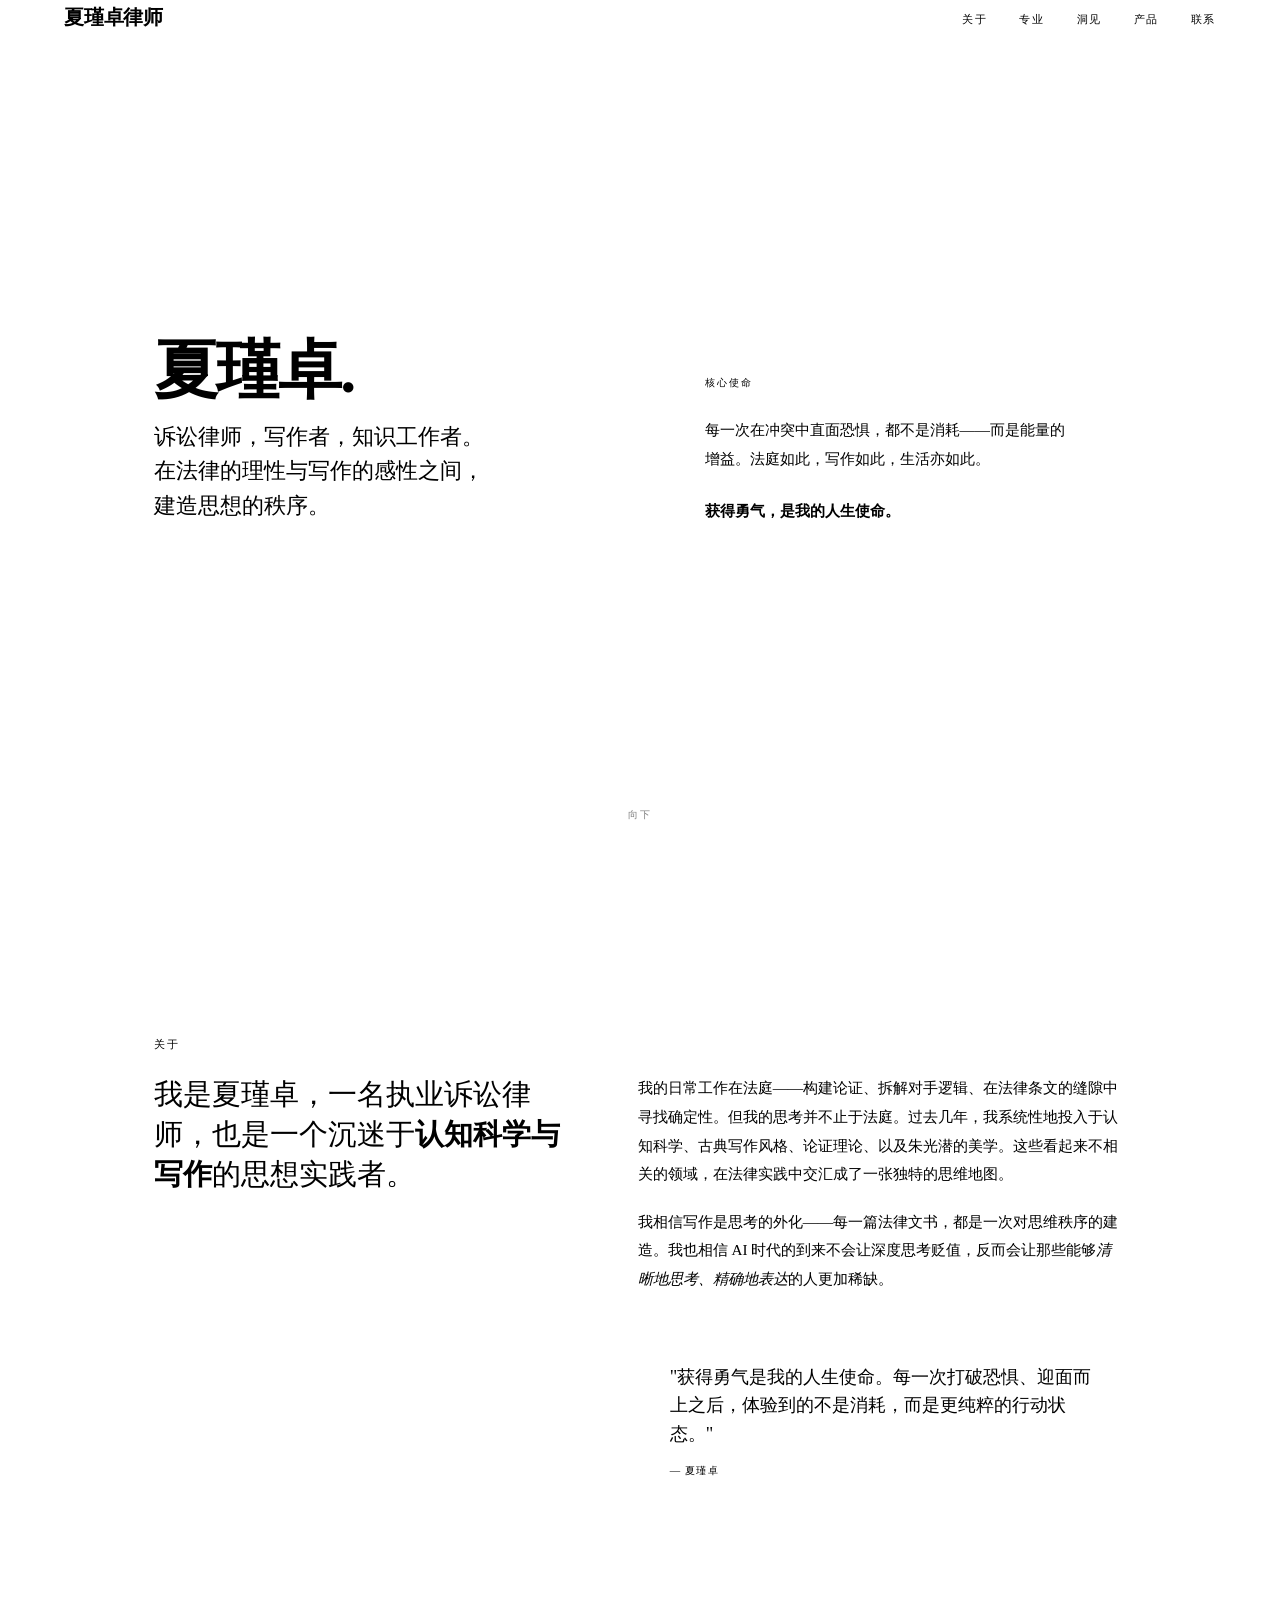
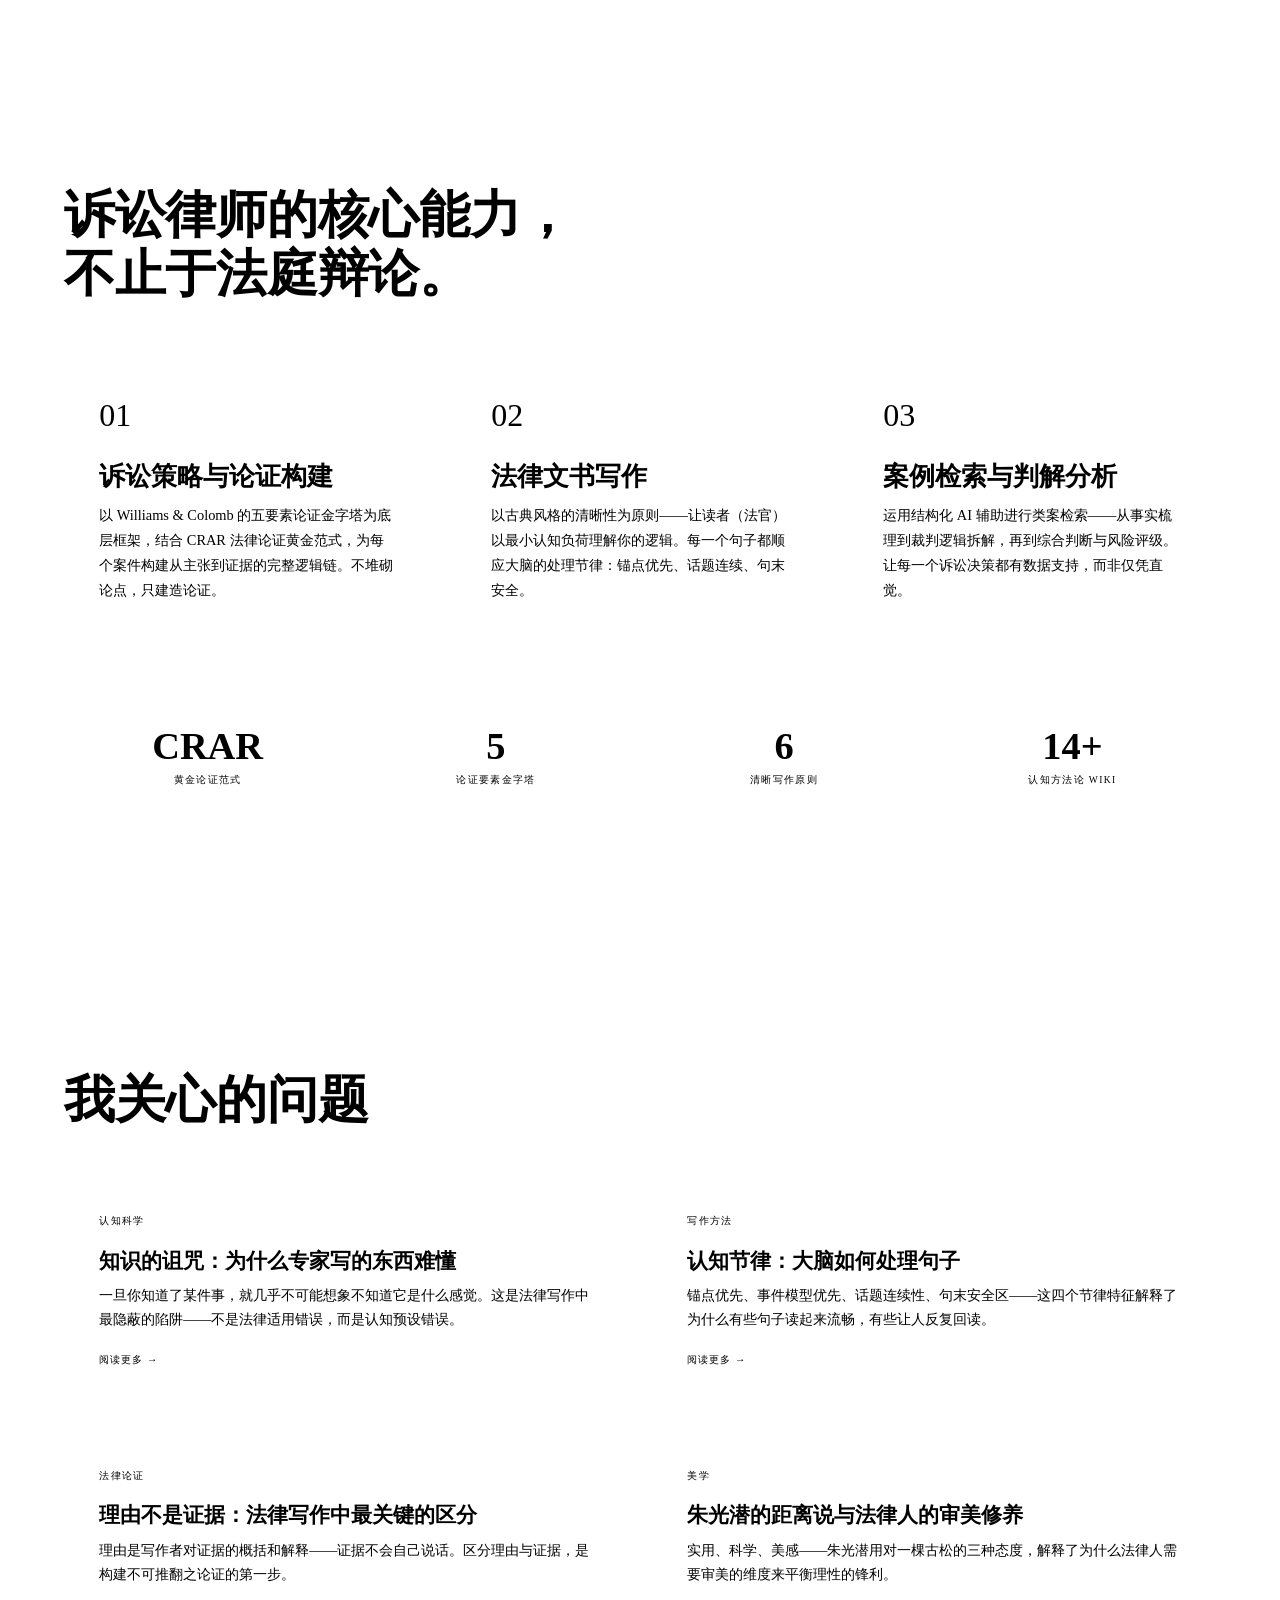
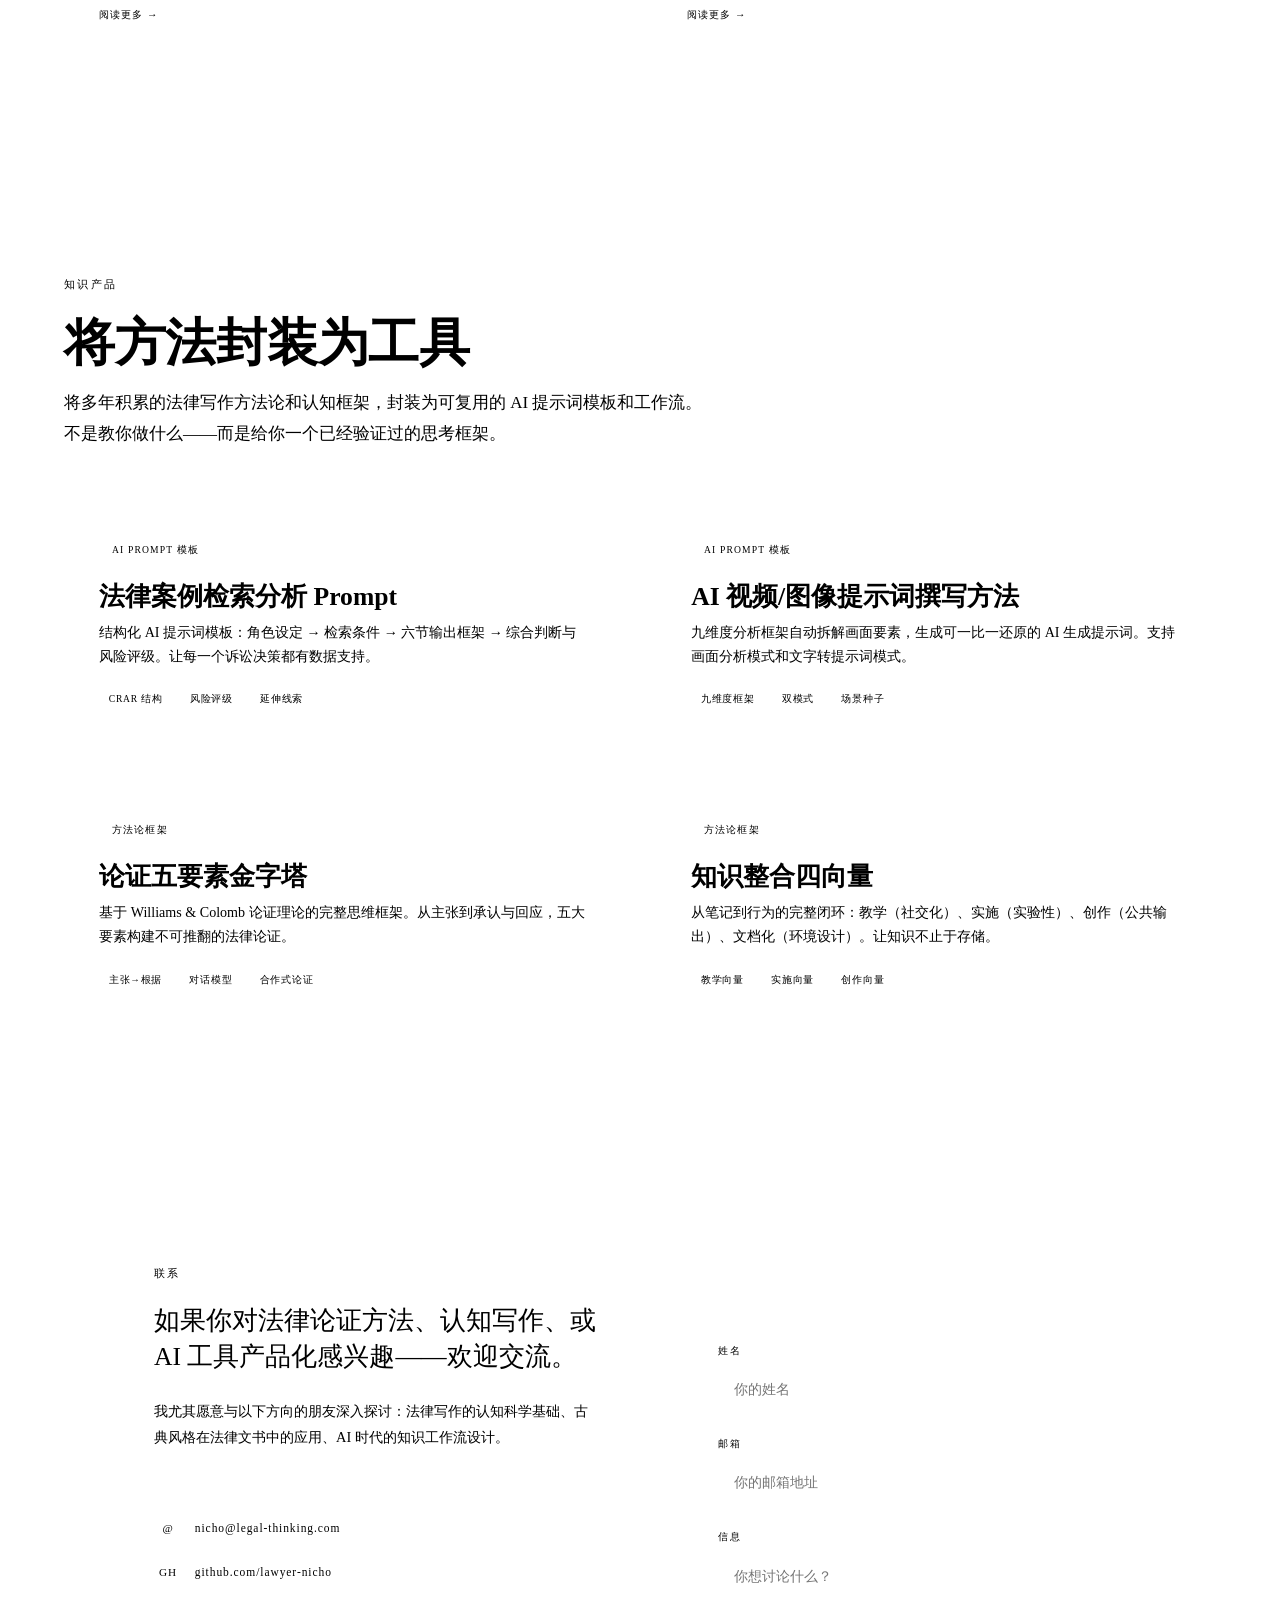
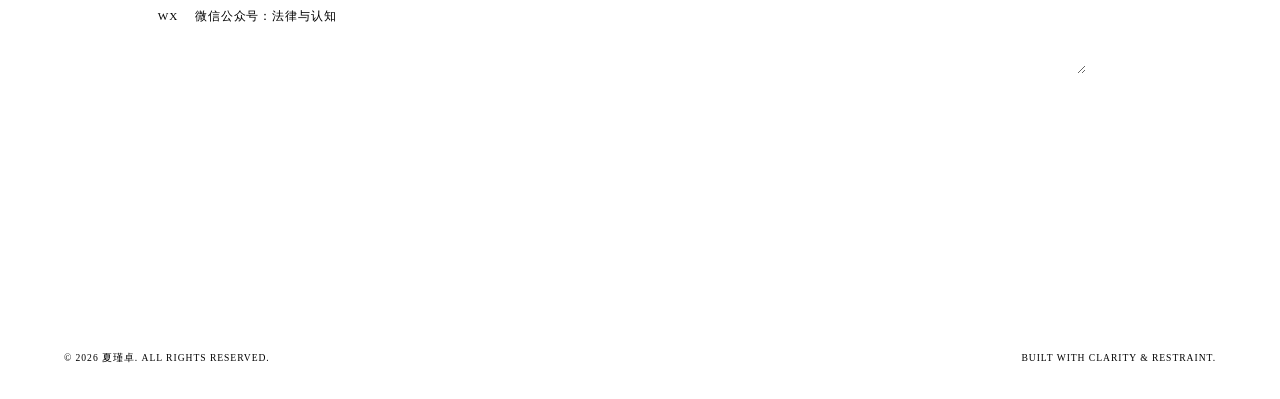
==== commit 69170bfc: "Update 2026-05-07 15:25" ====
--- a/index.html
+++ b/index.html
@@ -12,7 +12,7 @@
 <body>
 
 <nav class="nav" id="nav">
-  <a href="#home" class="nav-logo">夏瑾卓</a>
+  <a href="#home" class="nav-logo">夏瑾卓律师</a>
   <ul class="nav-links">
     <li><a href="#about">关于</a></li>
     <li><a href="#professional">专业</a></li>
--- a/styles.css
+++ b/styles.css
@@ -147,7 +147,7 @@
   }
   .hero-name {
     font-family: var(--font-display);
-    font-size: clamp(3.5rem, 7vw, 6rem);
+    font-size: clamp(2.8rem, 5vw, 4.5rem);
     font-weight: 700;
     letter-spacing: -0.03em;
     line-height: 1.05;
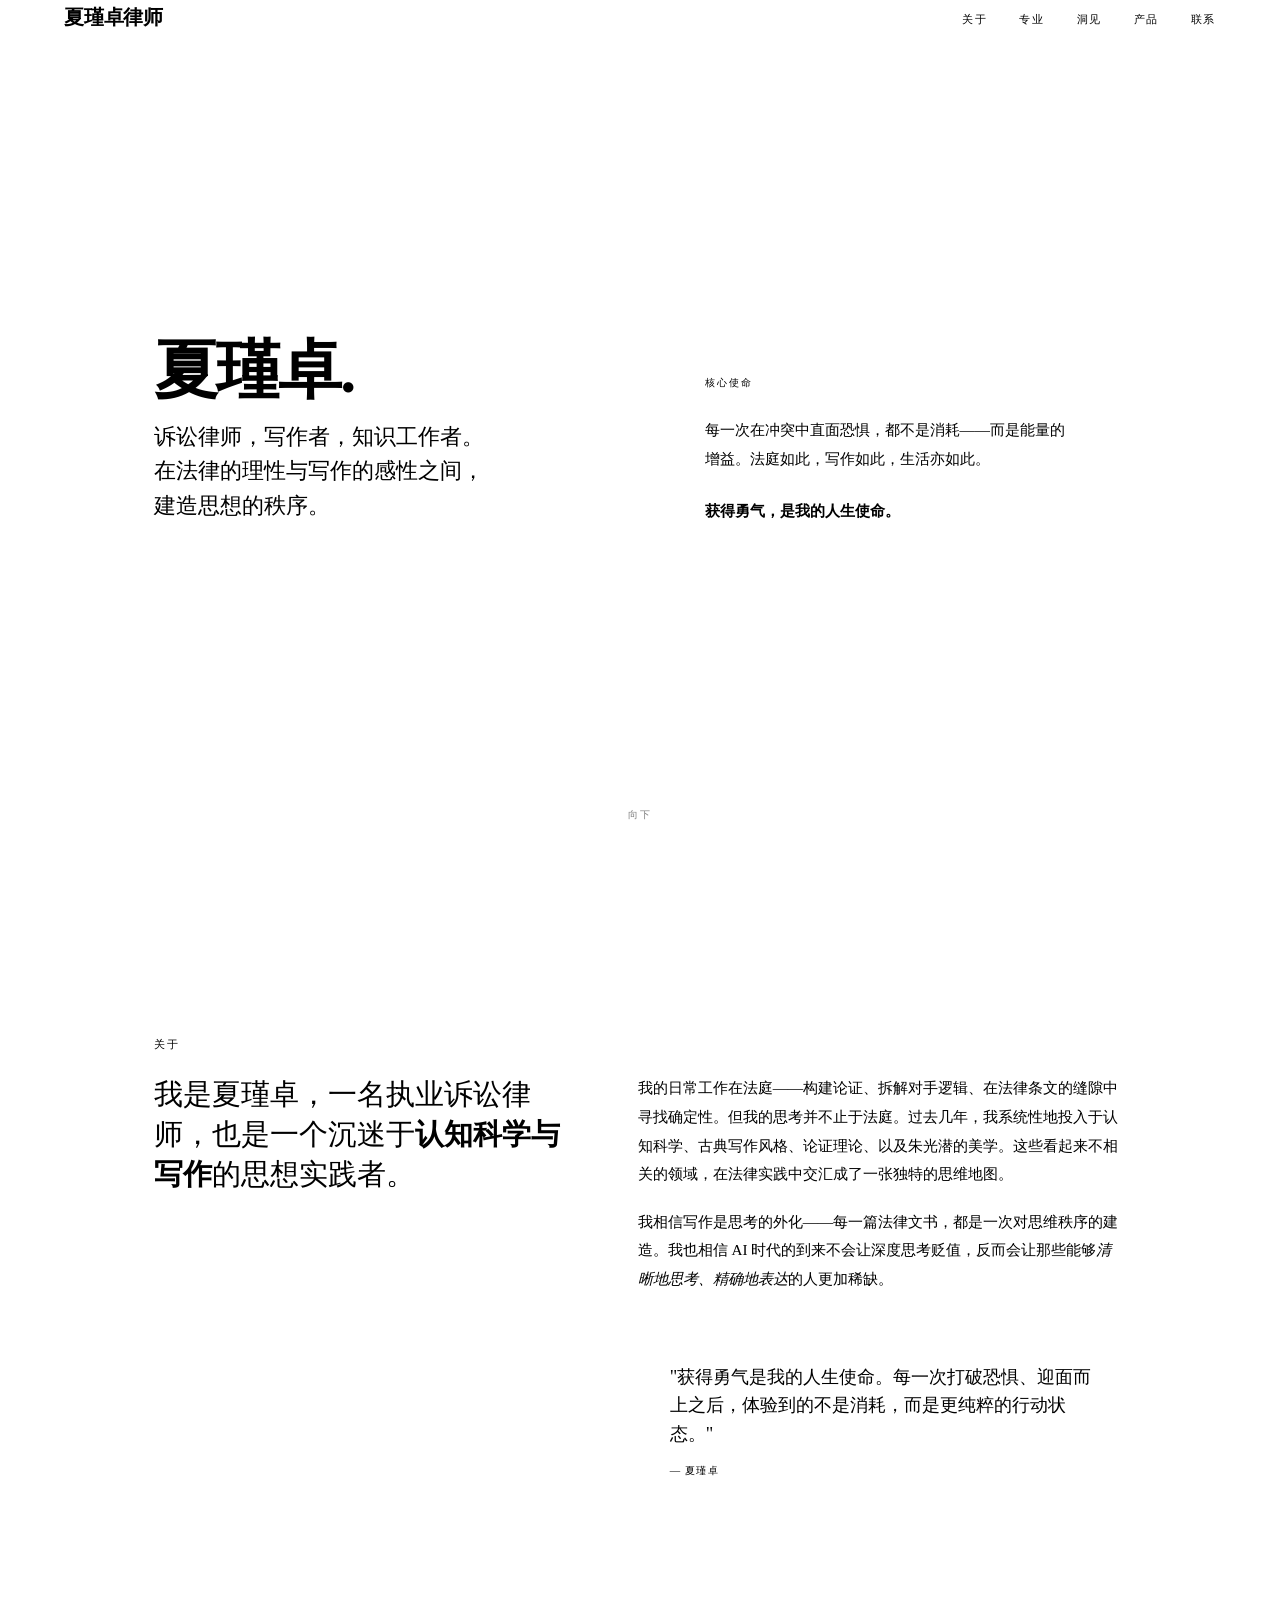
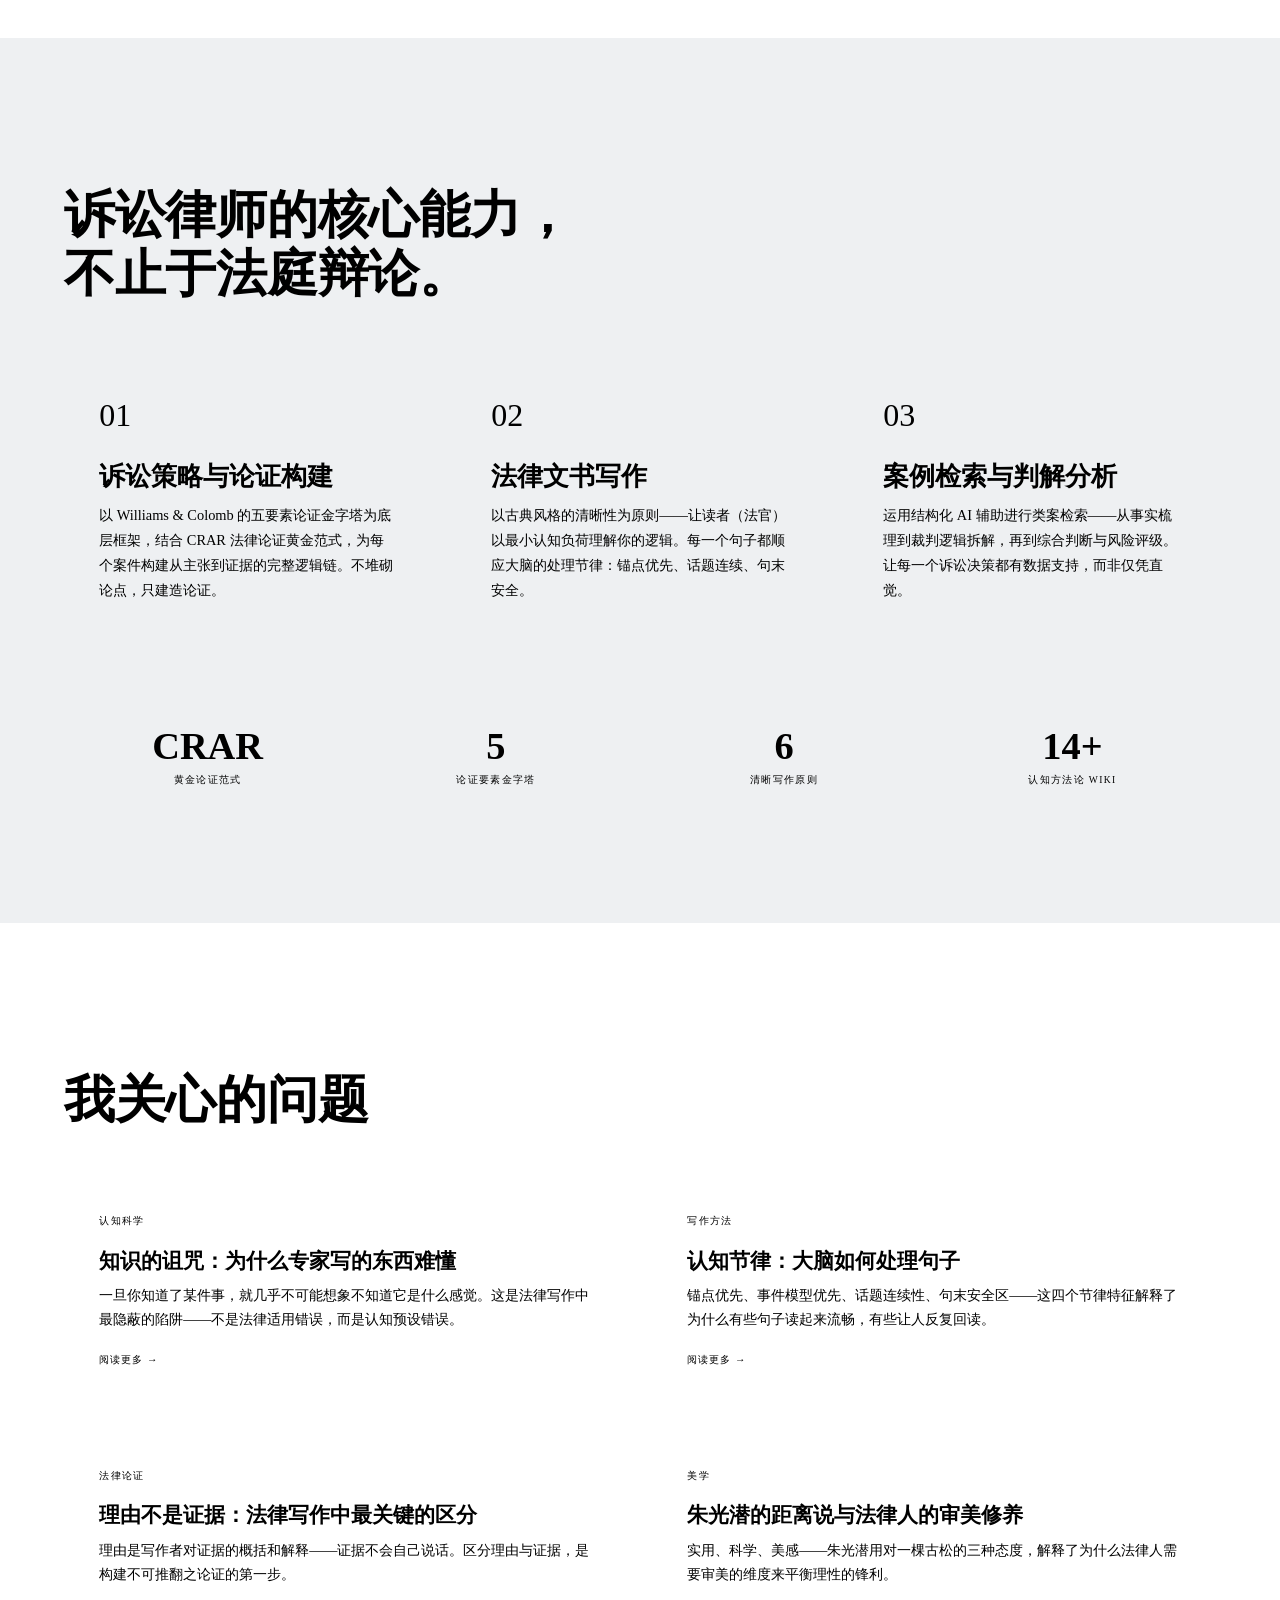
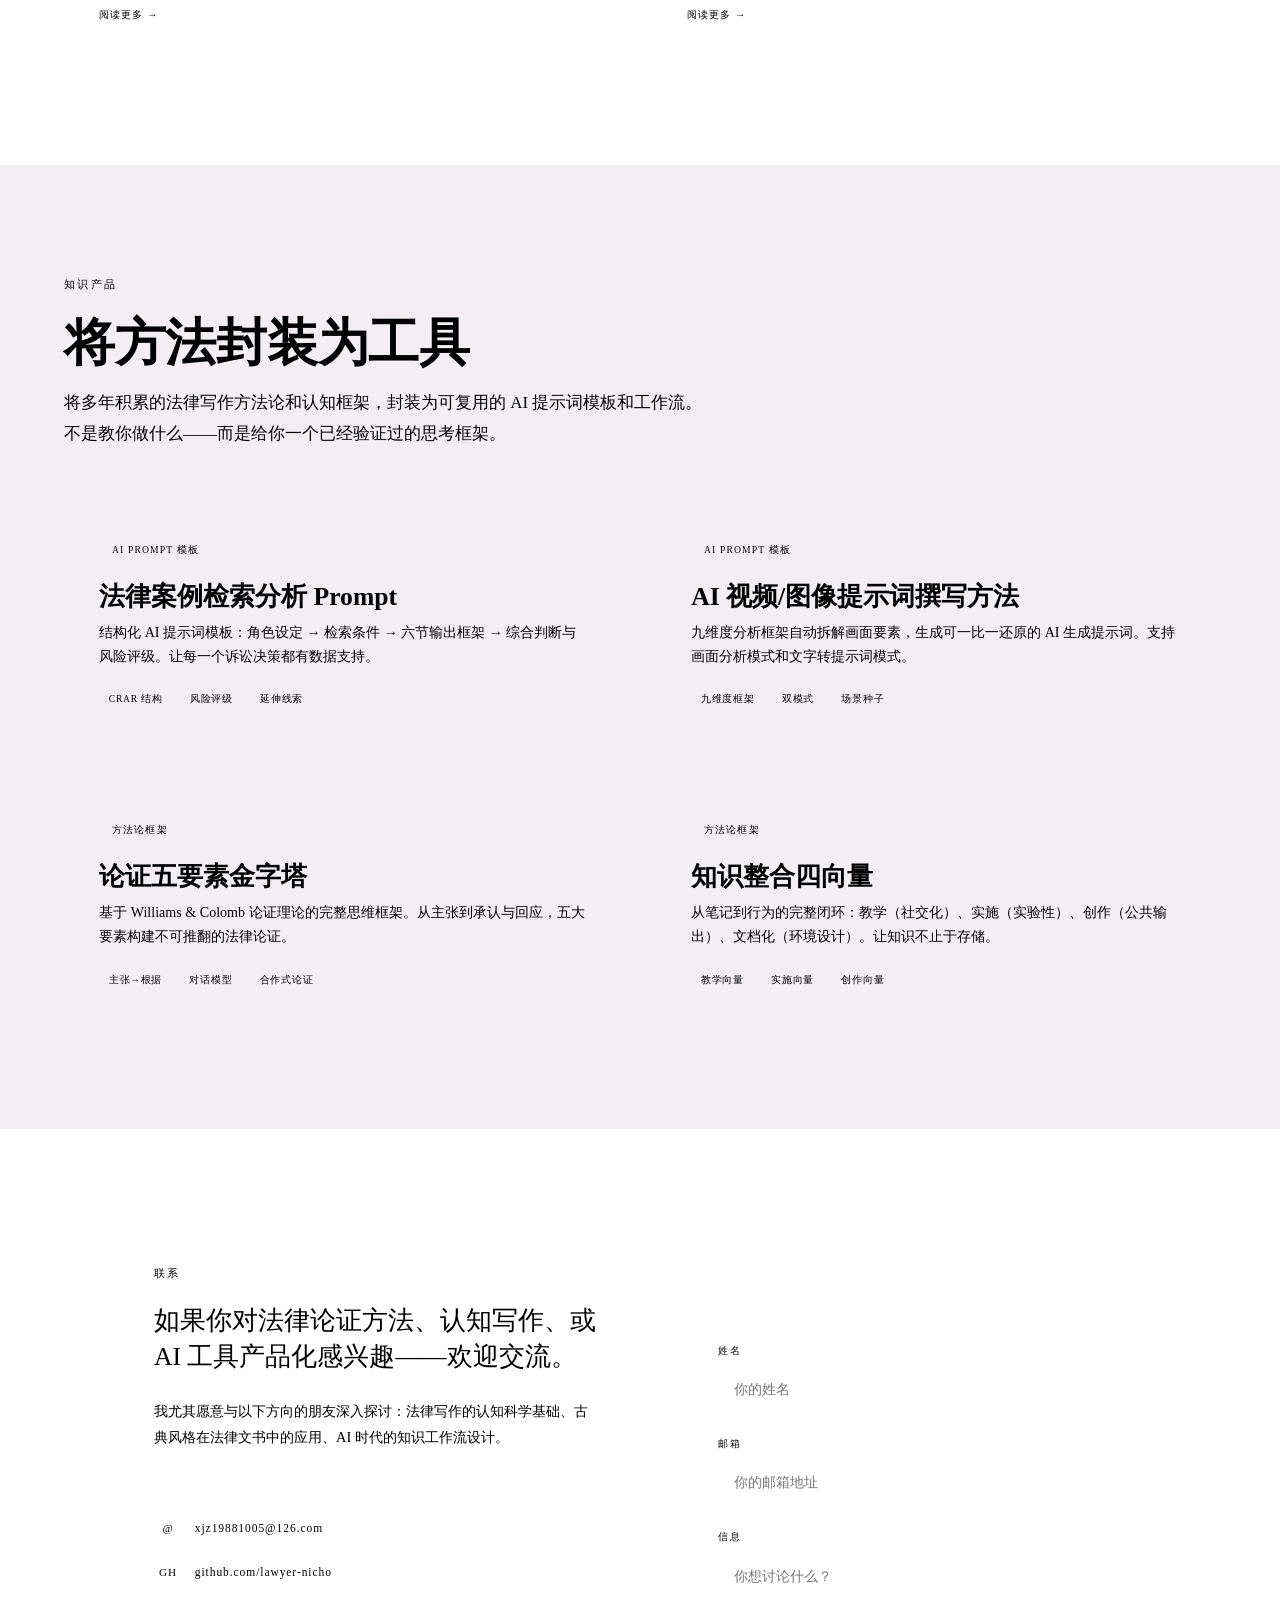
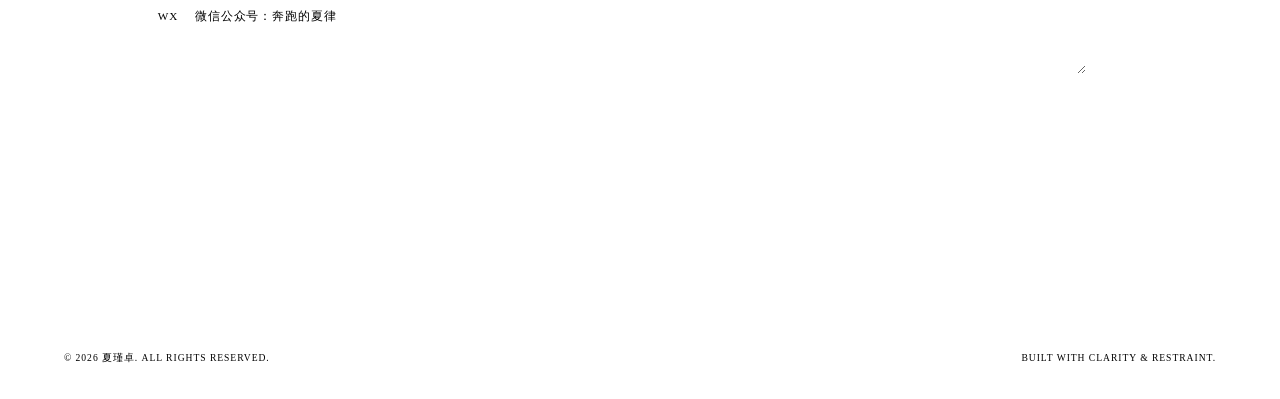
==== commit f899d4b0: "Update 2026-05-07 15:34" ====
--- a/index.html
+++ b/index.html
@@ -241,14 +241,14 @@
         我尤其愿意与以下方向的朋友深入探讨：法律写作的认知科学基础、古典风格在法律文书中的应用、AI 时代的知识工作流设计。
       </p>
       <div class="contact-links">
-        <a href="#" class="contact-link">
-          <span class="link-icon">@</span> nicho@legal-thinking.com
+        <a href="mailto:xjz19881005@126.com" class="contact-link">
+          <span class="link-icon">@</span> xjz19881005@126.com
         </a>
         <a href="#" class="contact-link">
           <span class="link-icon">GH</span> github.com/lawyer-nicho
         </a>
         <a href="#" class="contact-link">
-          <span class="link-icon">WX</span> 微信公众号：法律与认知
+          <span class="link-icon">WX</span> 微信公众号：奔跑的夏律
         </a>
       </div>
     </div>
--- a/styles.css
+++ b/styles.css
@@ -11,6 +11,9 @@
     --accent-light: #a67c1e;
     --accent-subtle: rgba(139, 105, 20, 0.08);
     --accent-glow: rgba(139, 105, 20, 0.04);
+    --accent-blue: #5b748a;
+    --accent-purple: #7b6b8a;
+    --accent-rust: #b8845a;
     --border: rgba(0, 0, 0, 0.08);
     --border-strong: rgba(0, 0, 0, 0.12);
     --radius: 2px;
@@ -155,7 +158,7 @@
     margin-bottom: 1rem;
   }
   .hero-name .dot {
-    color: var(--accent);
+    color: var(--accent-rust);
   }
   .hero-tagline {
     font-family: var(--font-body);
@@ -273,7 +276,7 @@
   }
 
   /* ── Professional ─────────────────── */
-  .professional { background: var(--bg-surface); }
+  .professional { background: #eef0f2; }
   .prof-grid {
     display: grid;
     grid-template-columns: repeat(3, 1fr);
@@ -298,6 +301,9 @@
     margin-bottom: 1.2rem;
     font-weight: 300;
   }
+  .prof-grid > :nth-child(1) .prof-card-icon { color: var(--accent-blue); }
+  .prof-grid > :nth-child(2) .prof-card-icon { color: var(--accent-purple); }
+  .prof-grid > :nth-child(3) .prof-card-icon { color: var(--accent-rust); }
   .prof-card h3 { margin-bottom: 0.7rem; }
   .prof-card p {
     font-size: 0.9rem;
@@ -326,6 +332,10 @@
     line-height: 1;
     margin-bottom: 0.4rem;
   }
+  .stats-row > :nth-child(1) .stat-number { color: var(--accent-blue); }
+  .stats-row > :nth-child(2) .stat-number { color: var(--accent-purple); }
+  .stats-row > :nth-child(3) .stat-number { color: var(--accent-rust); }
+  .stats-row > :nth-child(4) .stat-number { color: var(--accent); }
   .stat-label {
     font-family: var(--font-mono);
     font-size: 0.6rem;
@@ -368,6 +378,10 @@
     color: var(--accent);
     margin-bottom: 1rem;
   }
+  .insights-grid > :nth-child(1) .insight-domain { color: var(--accent-blue); }
+  .insights-grid > :nth-child(2) .insight-domain { color: var(--accent-purple); }
+  .insights-grid > :nth-child(3) .insight-domain { color: var(--accent-rust); }
+  .insights-grid > :nth-child(4) .insight-domain { color: var(--accent); }
   .insight-card h3 {
     font-size: 1.3rem;
     margin-bottom: 0.6rem;
@@ -391,7 +405,7 @@
   .insight-card:hover .read-more { color: var(--text-primary); }
 
   /* ── Products ─────────────────────── */
-  .products { background: var(--bg-surface); }
+  .products { background: #f2eef2; }
   .products-grid {
     display: grid;
     grid-template-columns: repeat(2, 1fr);
@@ -421,6 +435,10 @@
     border-radius: 100px;
     margin-bottom: 1.2rem;
   }
+  .products-grid > :nth-child(1) .product-badge { border-color: var(--accent-blue); color: var(--accent-blue); }
+  .products-grid > :nth-child(2) .product-badge { border-color: var(--accent-purple); color: var(--accent-purple); }
+  .products-grid > :nth-child(3) .product-badge { border-color: var(--accent-rust); color: var(--accent-rust); }
+  .products-grid > :nth-child(4) .product-badge { border-color: var(--accent); color: var(--accent); }
   .product-card h3 { margin-bottom: 0.6rem; }
   .product-card p {
     font-size: 0.88rem;
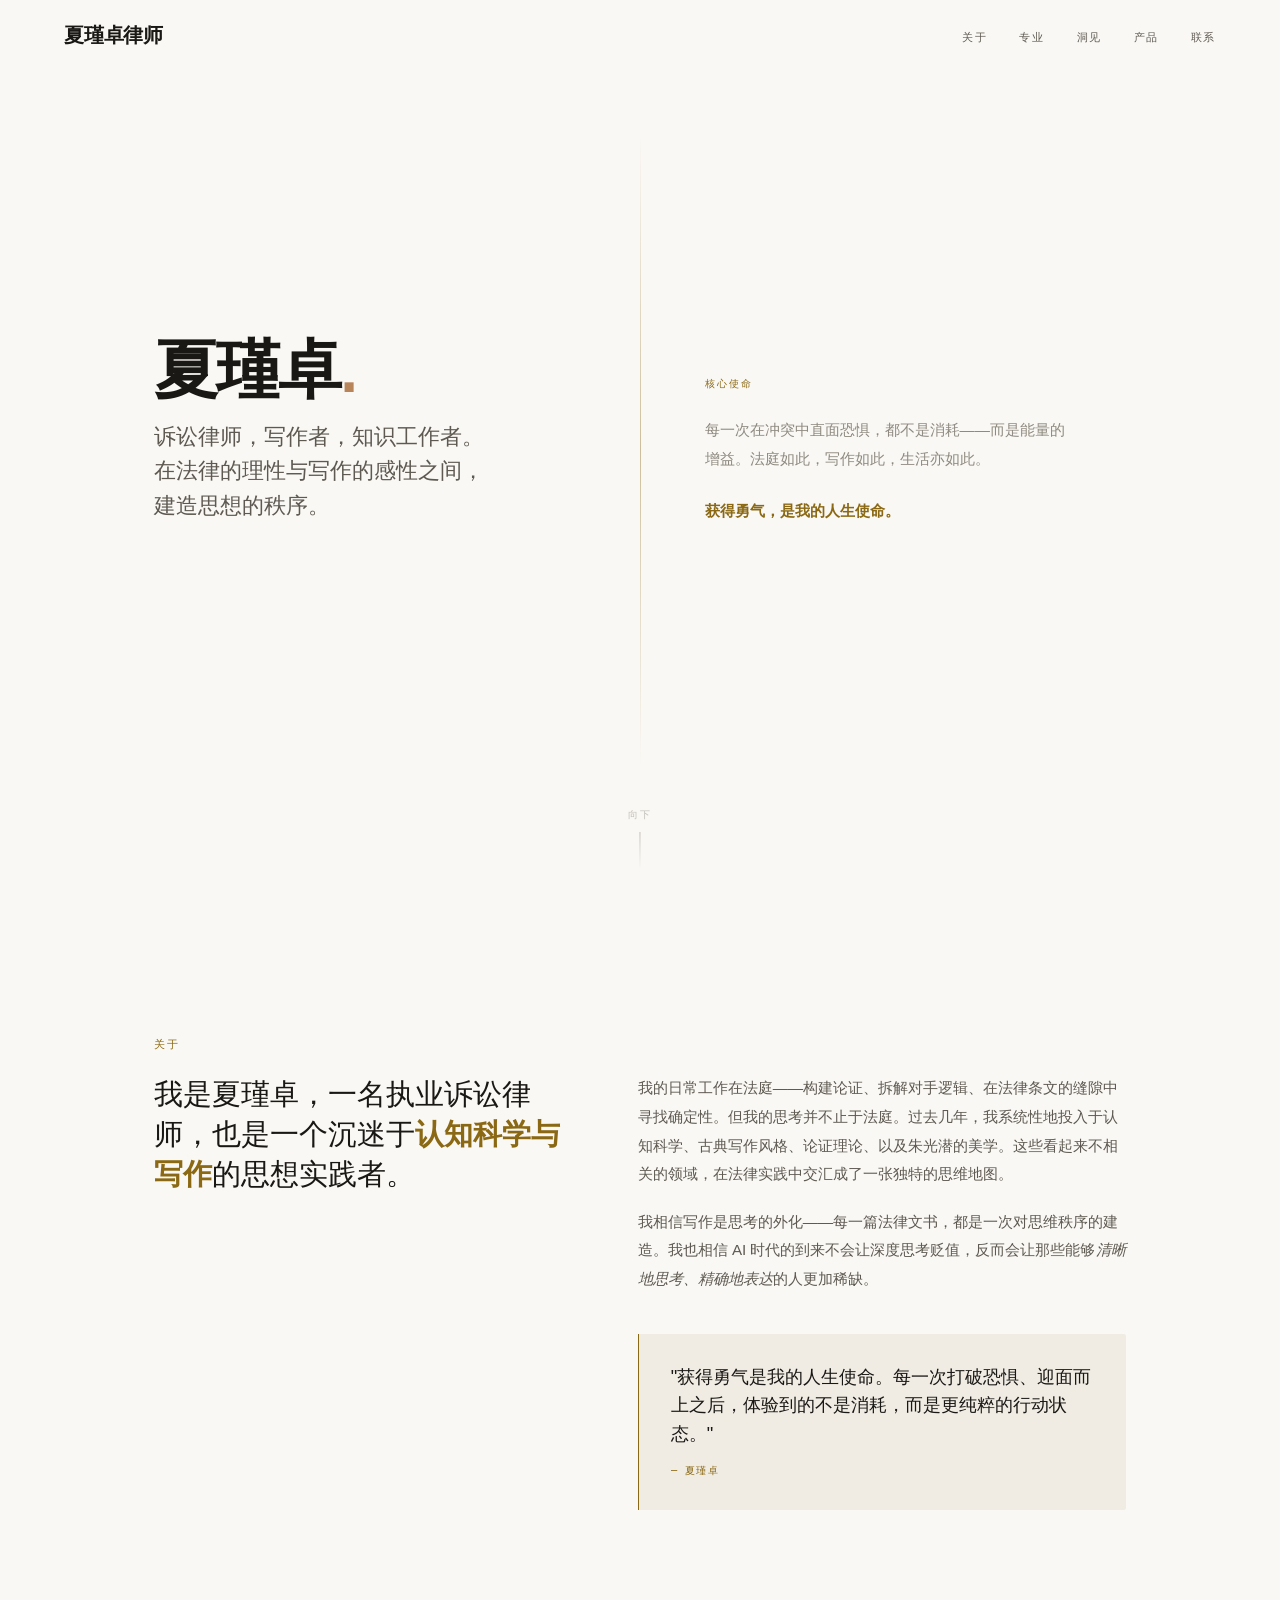
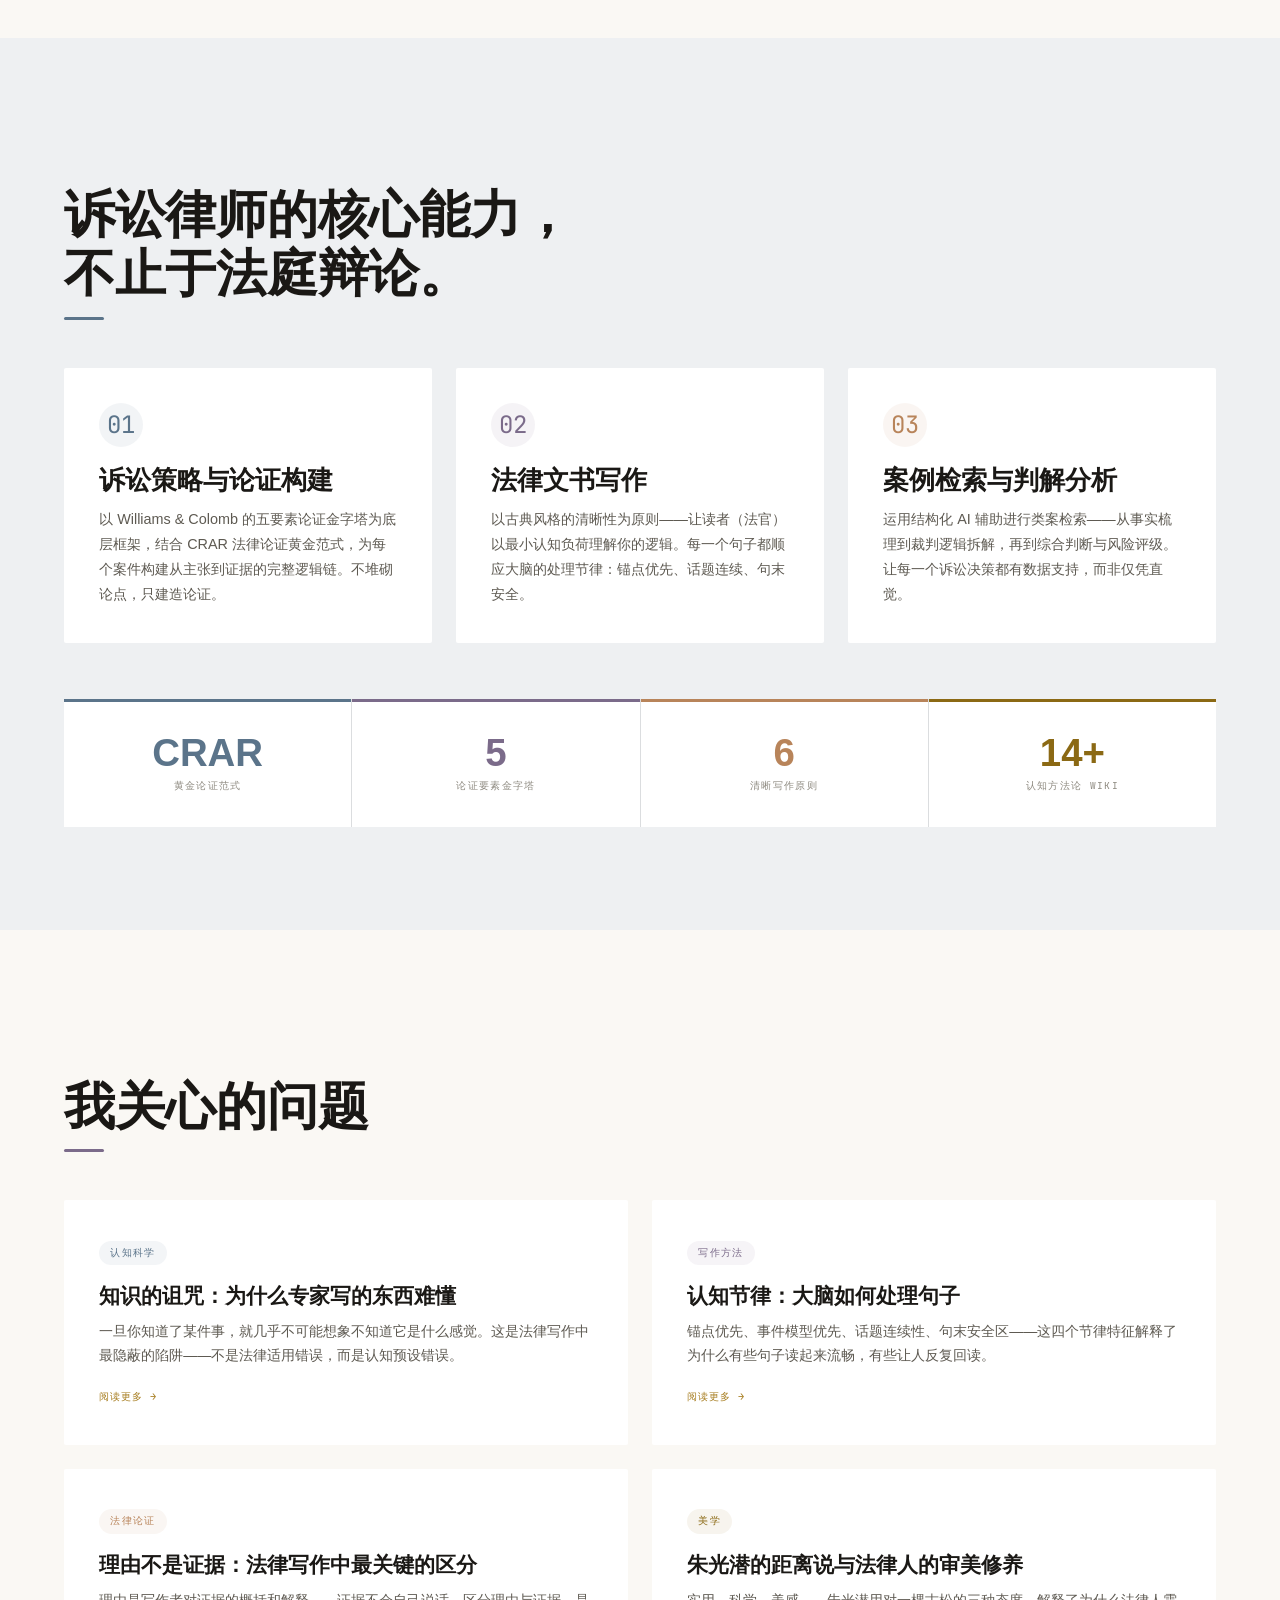
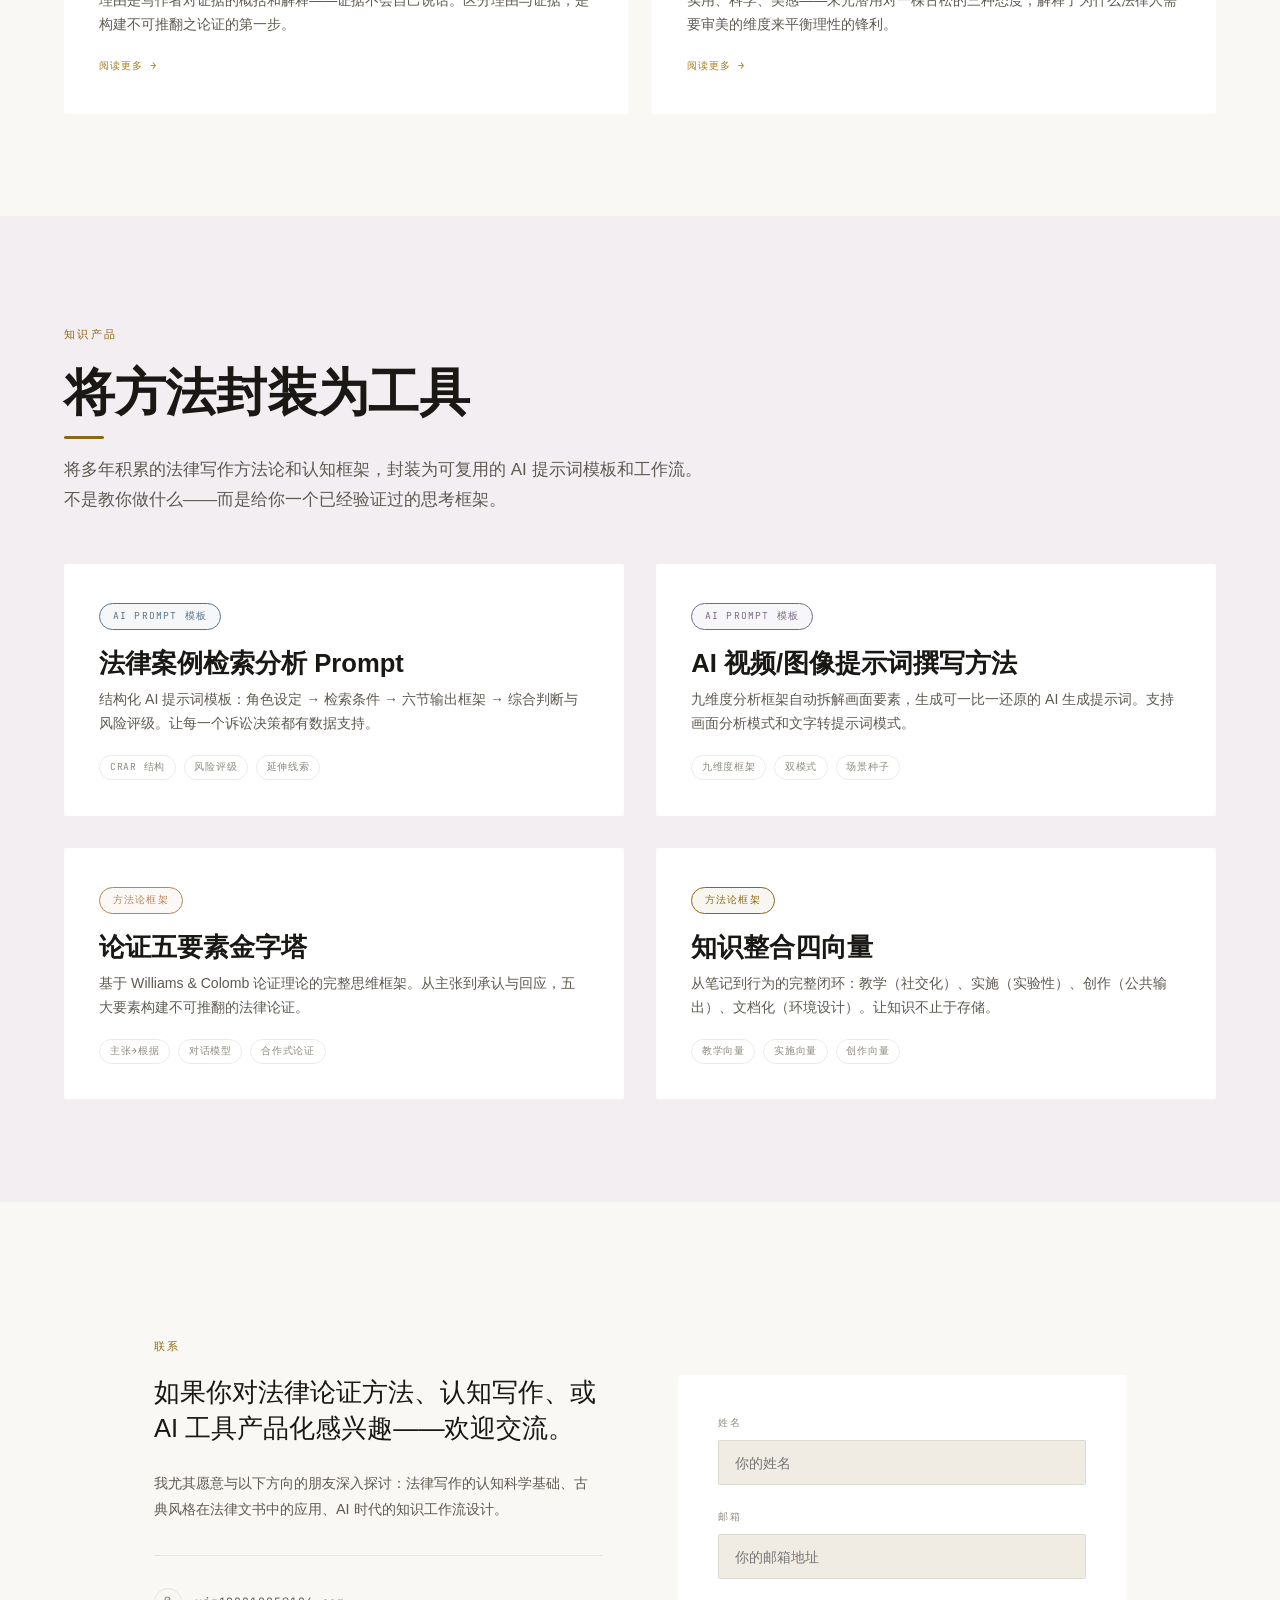
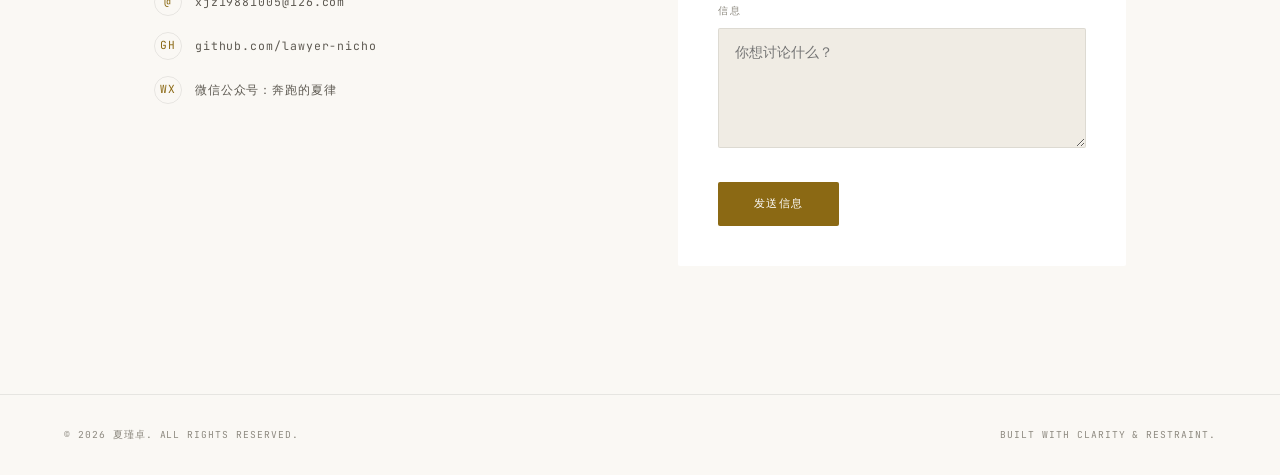
==== commit 24a37d60: "Update 2026-05-07 15:46" ====
--- a/index.html
+++ b/index.html
@@ -7,7 +7,7 @@
 <link rel="preconnect" href="https://fonts.googleapis.com">
 <link rel="preconnect" href="https://fonts.gstatic.com" crossorigin>
 <link href="https://fonts.googleapis.com/css2?family=DM+Sans:ital,opsz,wght@0,9..40,100..1000;1,9..40,100..1000&family=JetBrains+Mono:ital,wght@0,300;0,400;1,300&display=swap" rel="stylesheet">
-<link rel="stylesheet" href="styles.css">
+<link rel="stylesheet" href="styles.css?v=2">
 </head>
 <body>
 
--- a/styles.css
+++ b/styles.css
@@ -1,4 +1,3 @@
-<style>
   :root {
     --bg-deep: #faf8f4;
     --bg-surface: #f0ece4;
@@ -126,6 +125,21 @@
     max-width: 1280px;
     margin: 0 auto;
   }
+  /* Section heading accent bars */
+  .section h2::after,
+  .section-wide h2::after {
+    content: '';
+    display: block;
+    width: 40px;
+    height: 3px;
+    margin-top: 0.8rem;
+    border-radius: 2px;
+  }
+  .about h2::after, #about h2::after { background: var(--accent-rust); }
+  .professional h2::after, #professional h2::after { background: var(--accent-blue); }
+  #insights h2::after { background: var(--accent-purple); }
+  .products h2::after, #products h2::after { background: var(--accent); }
+  #contact h2::after { background: var(--accent-rust); }
 
   /* ── Hero ─────────────────────────── */
   .hero {
@@ -296,14 +310,21 @@
   }
   .prof-card-icon {
     font-family: var(--font-mono);
-    font-size: 2rem;
+    font-size: 1.5rem;
+    width: 44px;
+    height: 44px;
+    display: flex;
+    align-items: center;
+    justify-content: center;
+    border-radius: 50%;
+    margin-bottom: 1.2rem;
+    font-weight: 400;
     color: var(--accent);
-    margin-bottom: 1.2rem;
-    font-weight: 300;
-  }
-  .prof-grid > :nth-child(1) .prof-card-icon { color: var(--accent-blue); }
-  .prof-grid > :nth-child(2) .prof-card-icon { color: var(--accent-purple); }
-  .prof-grid > :nth-child(3) .prof-card-icon { color: var(--accent-rust); }
+    background: rgba(139, 105, 20, 0.07);
+  }
+  .prof-grid > :nth-child(1) .prof-card-icon { color: var(--accent-blue); background: rgba(91, 116, 138, 0.08); }
+  .prof-grid > :nth-child(2) .prof-card-icon { color: var(--accent-purple); background: rgba(123, 107, 138, 0.08); }
+  .prof-grid > :nth-child(3) .prof-card-icon { color: var(--accent-rust); background: rgba(184, 132, 90, 0.08); }
   .prof-card h3 { margin-bottom: 0.7rem; }
   .prof-card p {
     font-size: 0.9rem;
@@ -323,7 +344,12 @@
     background: var(--bg-card);
     padding: 2rem 1.5rem;
     text-align: center;
-  }
+    border-top: 3px solid transparent;
+  }
+  .stats-row > :nth-child(1) { border-top-color: var(--accent-blue); }
+  .stats-row > :nth-child(2) { border-top-color: var(--accent-purple); }
+  .stats-row > :nth-child(3) { border-top-color: var(--accent-rust); }
+  .stats-row > :nth-child(4) { border-top-color: var(--accent); }
   .stat-number {
     font-family: var(--font-display);
     font-size: 2.4rem;
@@ -375,13 +401,17 @@
     font-size: 0.6rem;
     letter-spacing: 0.14em;
     text-transform: uppercase;
+    display: inline-block;
+    padding: 0.25rem 0.7rem;
+    border-radius: 100px;
+    margin-bottom: 1rem;
     color: var(--accent);
-    margin-bottom: 1rem;
-  }
-  .insights-grid > :nth-child(1) .insight-domain { color: var(--accent-blue); }
-  .insights-grid > :nth-child(2) .insight-domain { color: var(--accent-purple); }
-  .insights-grid > :nth-child(3) .insight-domain { color: var(--accent-rust); }
-  .insights-grid > :nth-child(4) .insight-domain { color: var(--accent); }
+    background: rgba(139, 105, 20, 0.07);
+  }
+  .insights-grid > :nth-child(1) .insight-domain { color: var(--accent-blue); background: rgba(91, 116, 138, 0.07); }
+  .insights-grid > :nth-child(2) .insight-domain { color: var(--accent-purple); background: rgba(123, 107, 138, 0.07); }
+  .insights-grid > :nth-child(3) .insight-domain { color: var(--accent-rust); background: rgba(184, 132, 90, 0.07); }
+  .insights-grid > :nth-child(4) .insight-domain { color: var(--accent); background: rgba(139, 105, 20, 0.07); }
   .insight-card h3 {
     font-size: 1.3rem;
     margin-bottom: 0.6rem;
@@ -435,10 +465,10 @@
     border-radius: 100px;
     margin-bottom: 1.2rem;
   }
-  .products-grid > :nth-child(1) .product-badge { border-color: var(--accent-blue); color: var(--accent-blue); }
-  .products-grid > :nth-child(2) .product-badge { border-color: var(--accent-purple); color: var(--accent-purple); }
-  .products-grid > :nth-child(3) .product-badge { border-color: var(--accent-rust); color: var(--accent-rust); }
-  .products-grid > :nth-child(4) .product-badge { border-color: var(--accent); color: var(--accent); }
+  .products-grid > :nth-child(1) .product-badge { border-color: var(--accent-blue); color: var(--accent-blue); background: rgba(91, 116, 138, 0.06); }
+  .products-grid > :nth-child(2) .product-badge { border-color: var(--accent-purple); color: var(--accent-purple); background: rgba(123, 107, 138, 0.06); }
+  .products-grid > :nth-child(3) .product-badge { border-color: var(--accent-rust); color: var(--accent-rust); background: rgba(184, 132, 90, 0.06); }
+  .products-grid > :nth-child(4) .product-badge { border-color: var(--accent); color: var(--accent); background: rgba(139, 105, 20, 0.06); }
   .product-card h3 { margin-bottom: 0.6rem; }
   .product-card p {
     font-size: 0.88rem;
@@ -621,7 +651,6 @@
 
   /* ── Selection ────────────────────── */
   ::selection { background: rgba(139, 105, 20, 0.2); color: var(--text-primary); }
-</style>
 
 /* ── Article Page ─────────────────── */
 .article-page { padding-top: calc(var(--nav-height) + 2rem); }
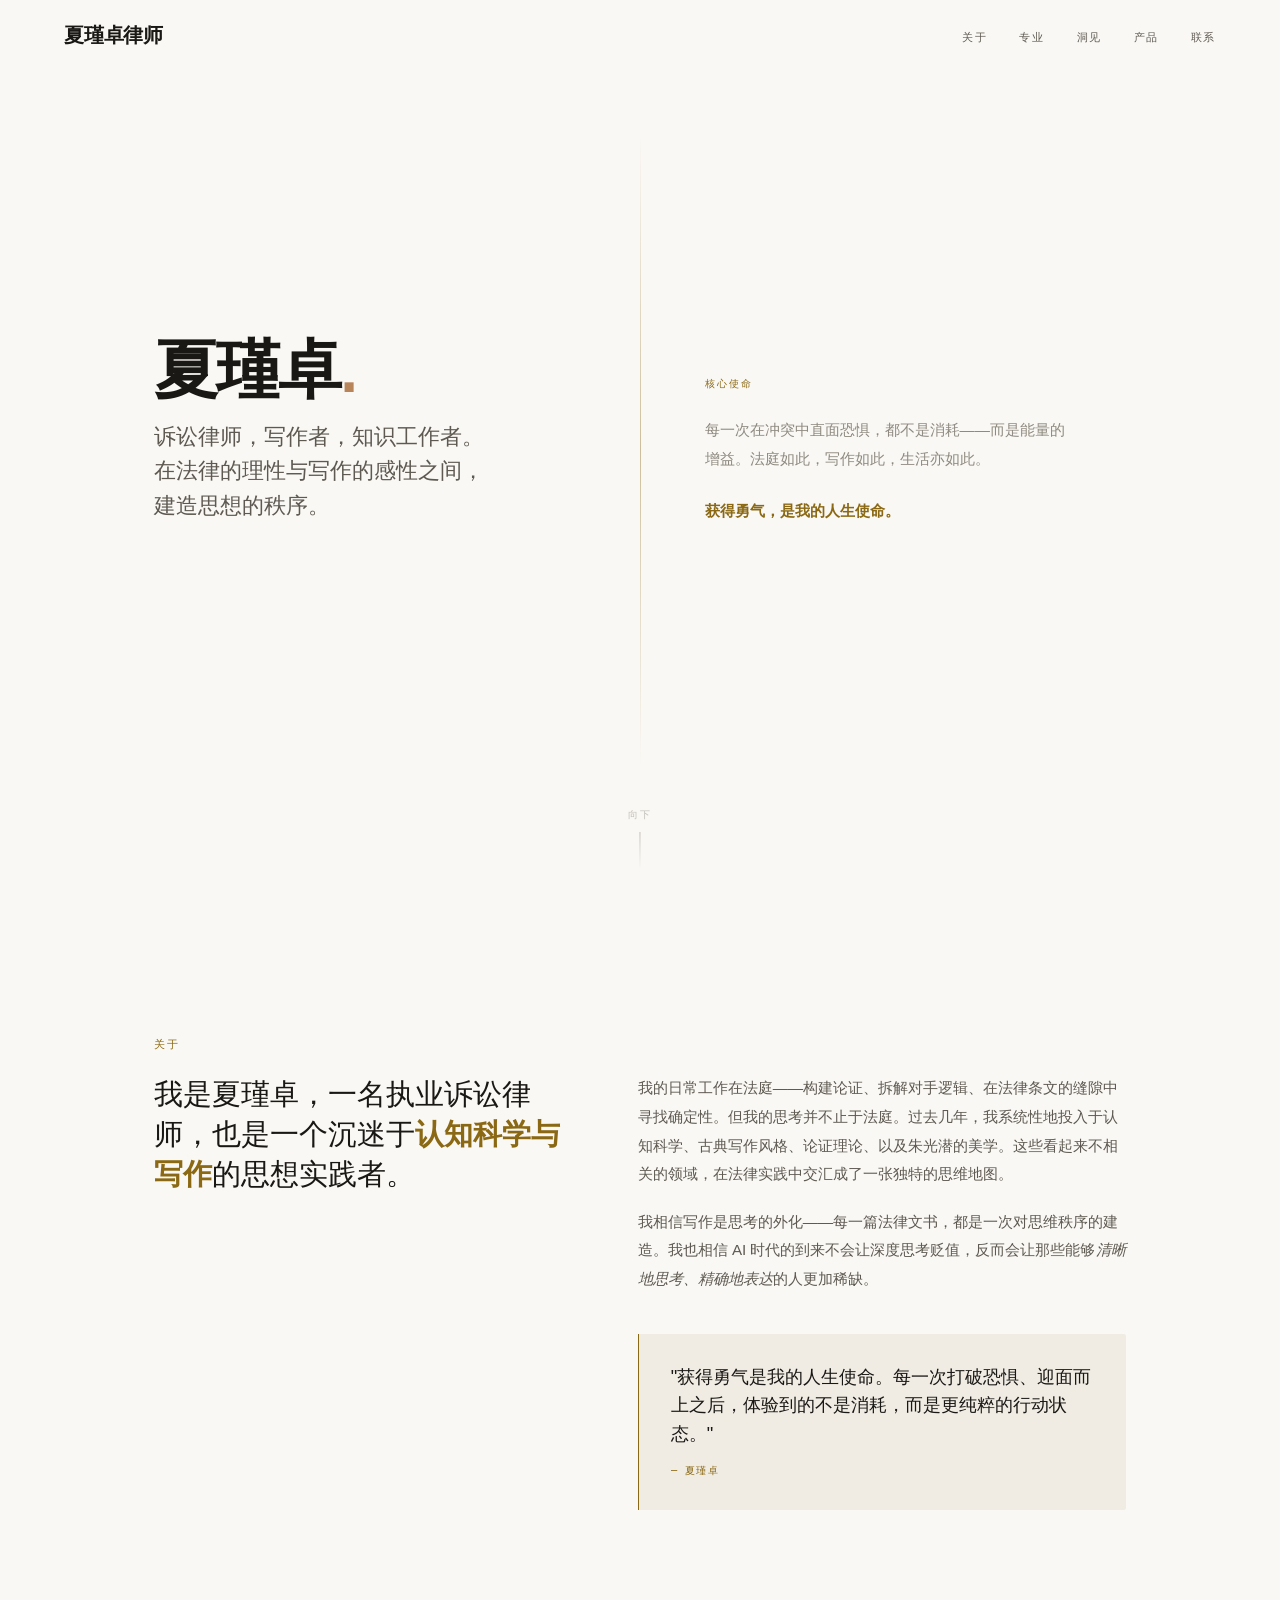
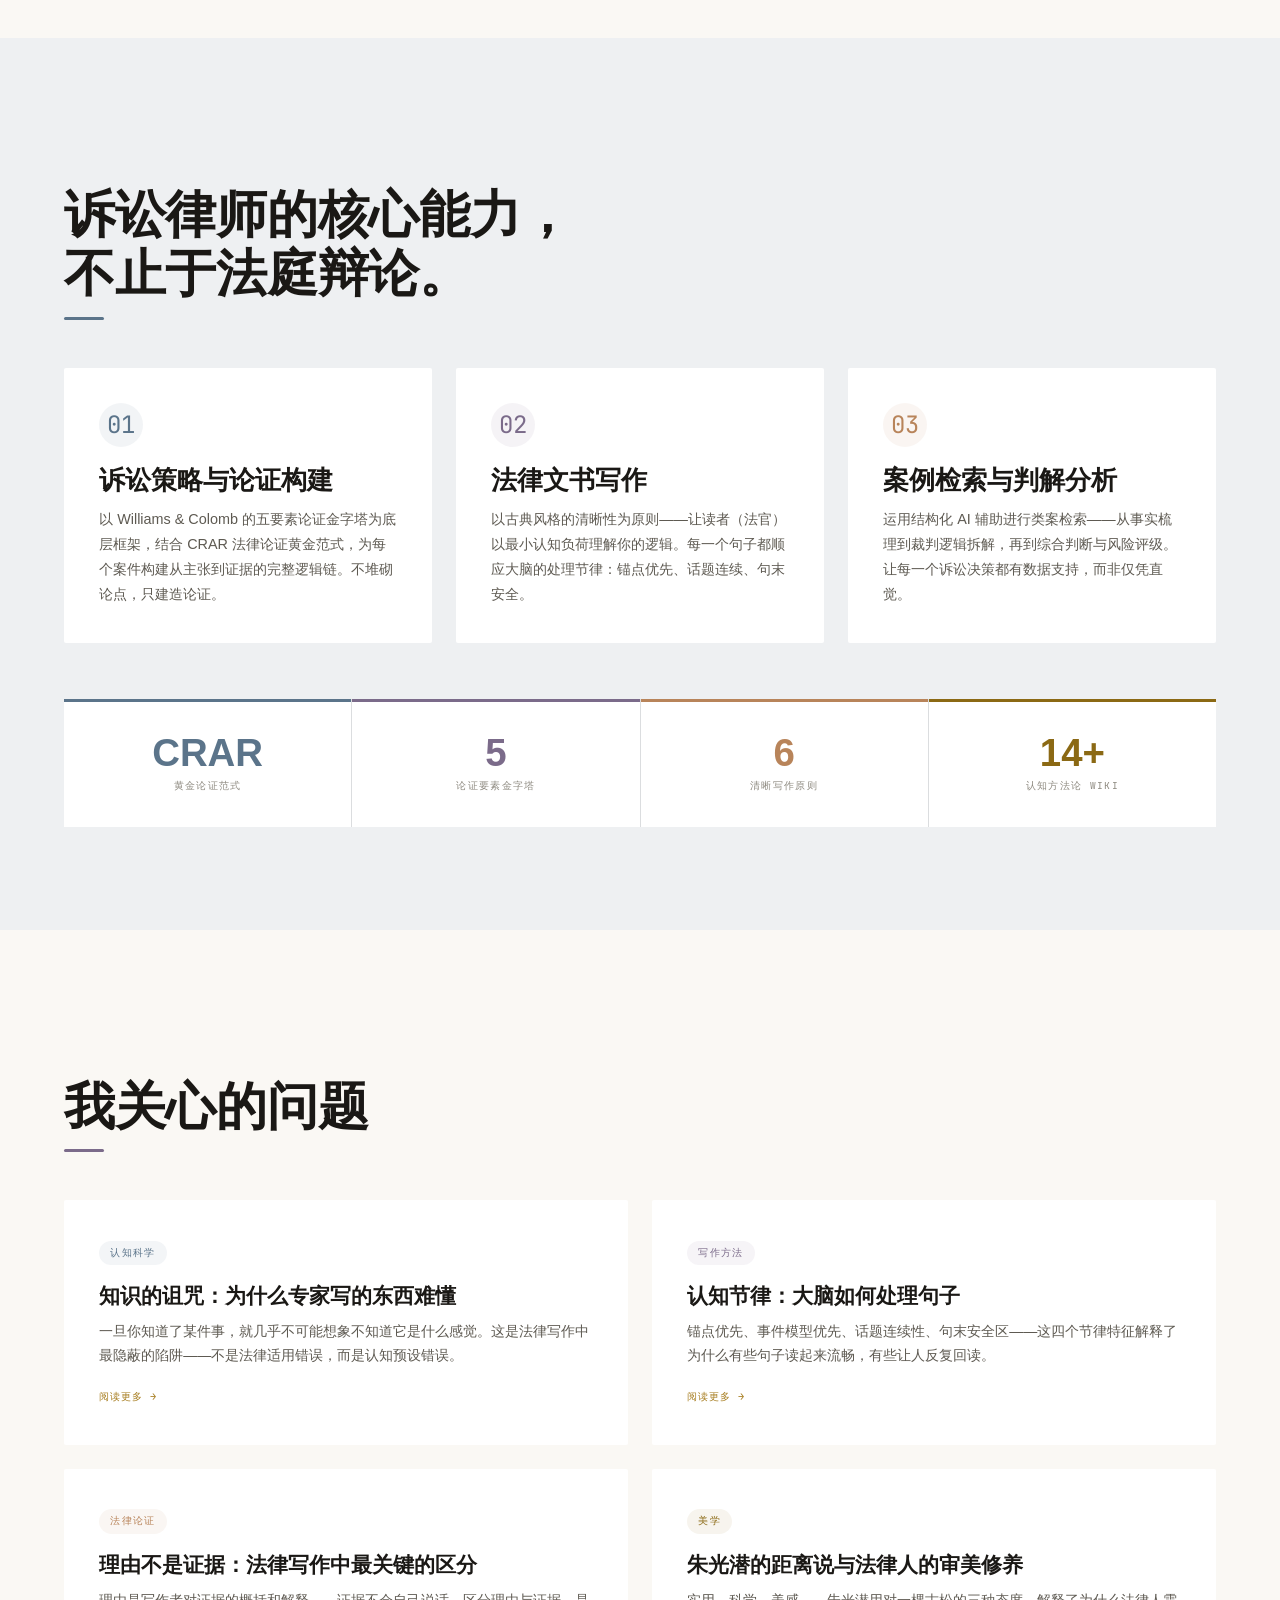
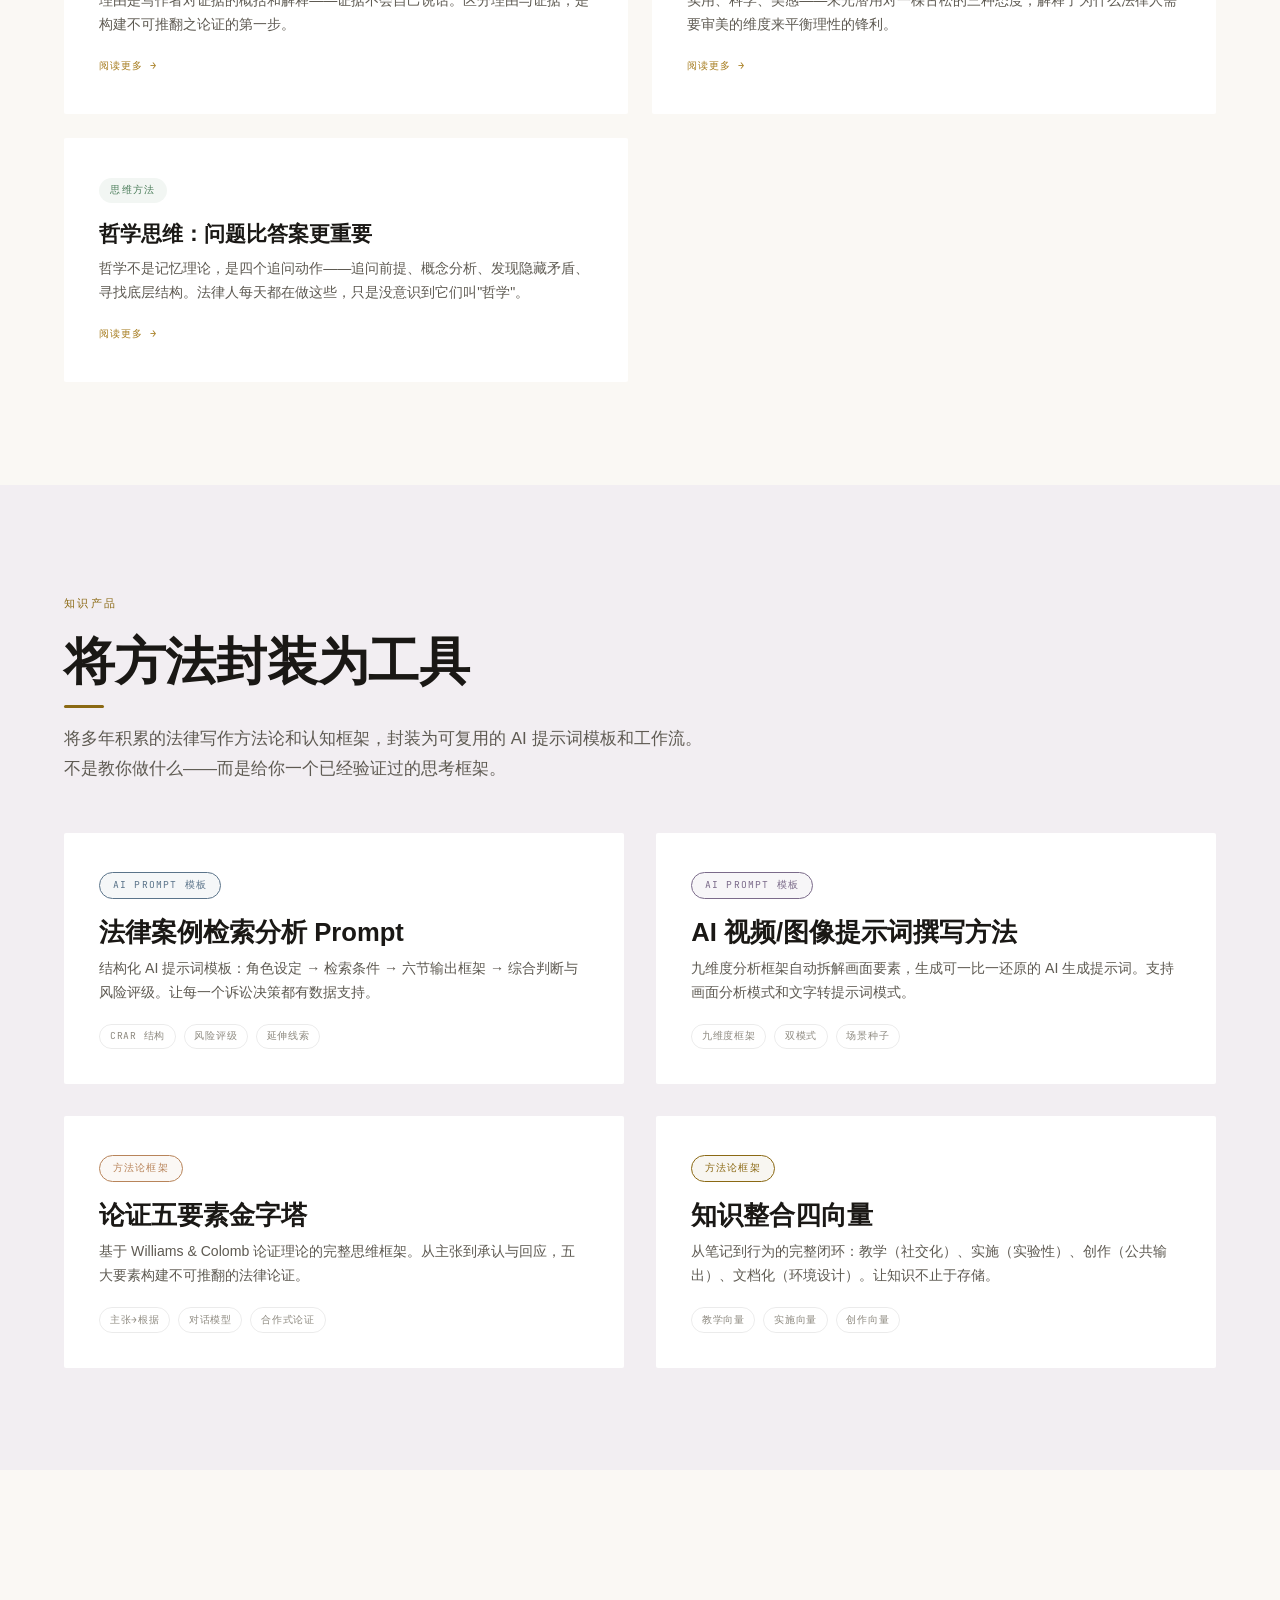
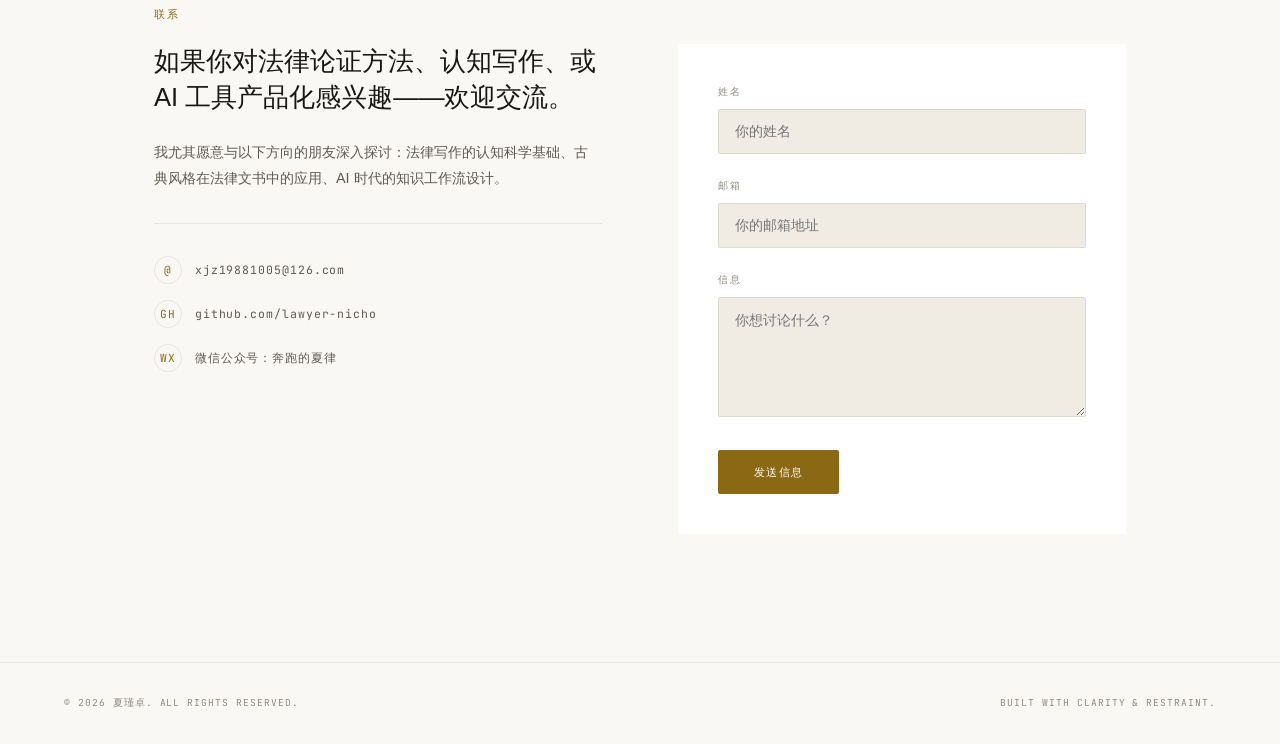
==== commit bd17c5a6: "add article: 哲学思维" ====
--- a/index.html
+++ b/index.html
@@ -151,11 +151,19 @@
       </p>
       <span class="read-more">阅读更多 →</span>
     </a>
-    <a href="articles/zhu-guangqian.html" class="insight-card reveal reveal-delay-4">
+    <a href="articles/zhu-guangqian.html" class="insight-card reveal reveal-delay-3">
       <div class="insight-domain">美学</div>
       <h3>朱光潜的距离说与法律人的审美修养</h3>
       <p>
         实用、科学、美感——朱光潜用对一棵古松的三种态度，解释了为什么法律人需要审美的维度来平衡理性的锋利。
+      </p>
+      <span class="read-more">阅读更多 →</span>
+    </a>
+    <a href="articles/philosophical-thinking.html" class="insight-card reveal reveal-delay-4">
+      <div class="insight-domain">思维方法</div>
+      <h3>哲学思维：问题比答案更重要</h3>
+      <p>
+        哲学不是记忆理论，是四个追问动作——追问前提、概念分析、发现隐藏矛盾、寻找底层结构。法律人每天都在做这些，只是没意识到它们叫"哲学"。
       </p>
       <span class="read-more">阅读更多 →</span>
     </a>
--- a/styles.css
+++ b/styles.css
@@ -412,6 +412,7 @@
   .insights-grid > :nth-child(2) .insight-domain { color: var(--accent-purple); background: rgba(123, 107, 138, 0.07); }
   .insights-grid > :nth-child(3) .insight-domain { color: var(--accent-rust); background: rgba(184, 132, 90, 0.07); }
   .insights-grid > :nth-child(4) .insight-domain { color: var(--accent); background: rgba(139, 105, 20, 0.07); }
+  .insights-grid > :nth-child(5) .insight-domain { color: #4a7c59; background: rgba(74, 124, 89, 0.07); }
   .insight-card h3 {
     font-size: 1.3rem;
     margin-bottom: 0.6rem;
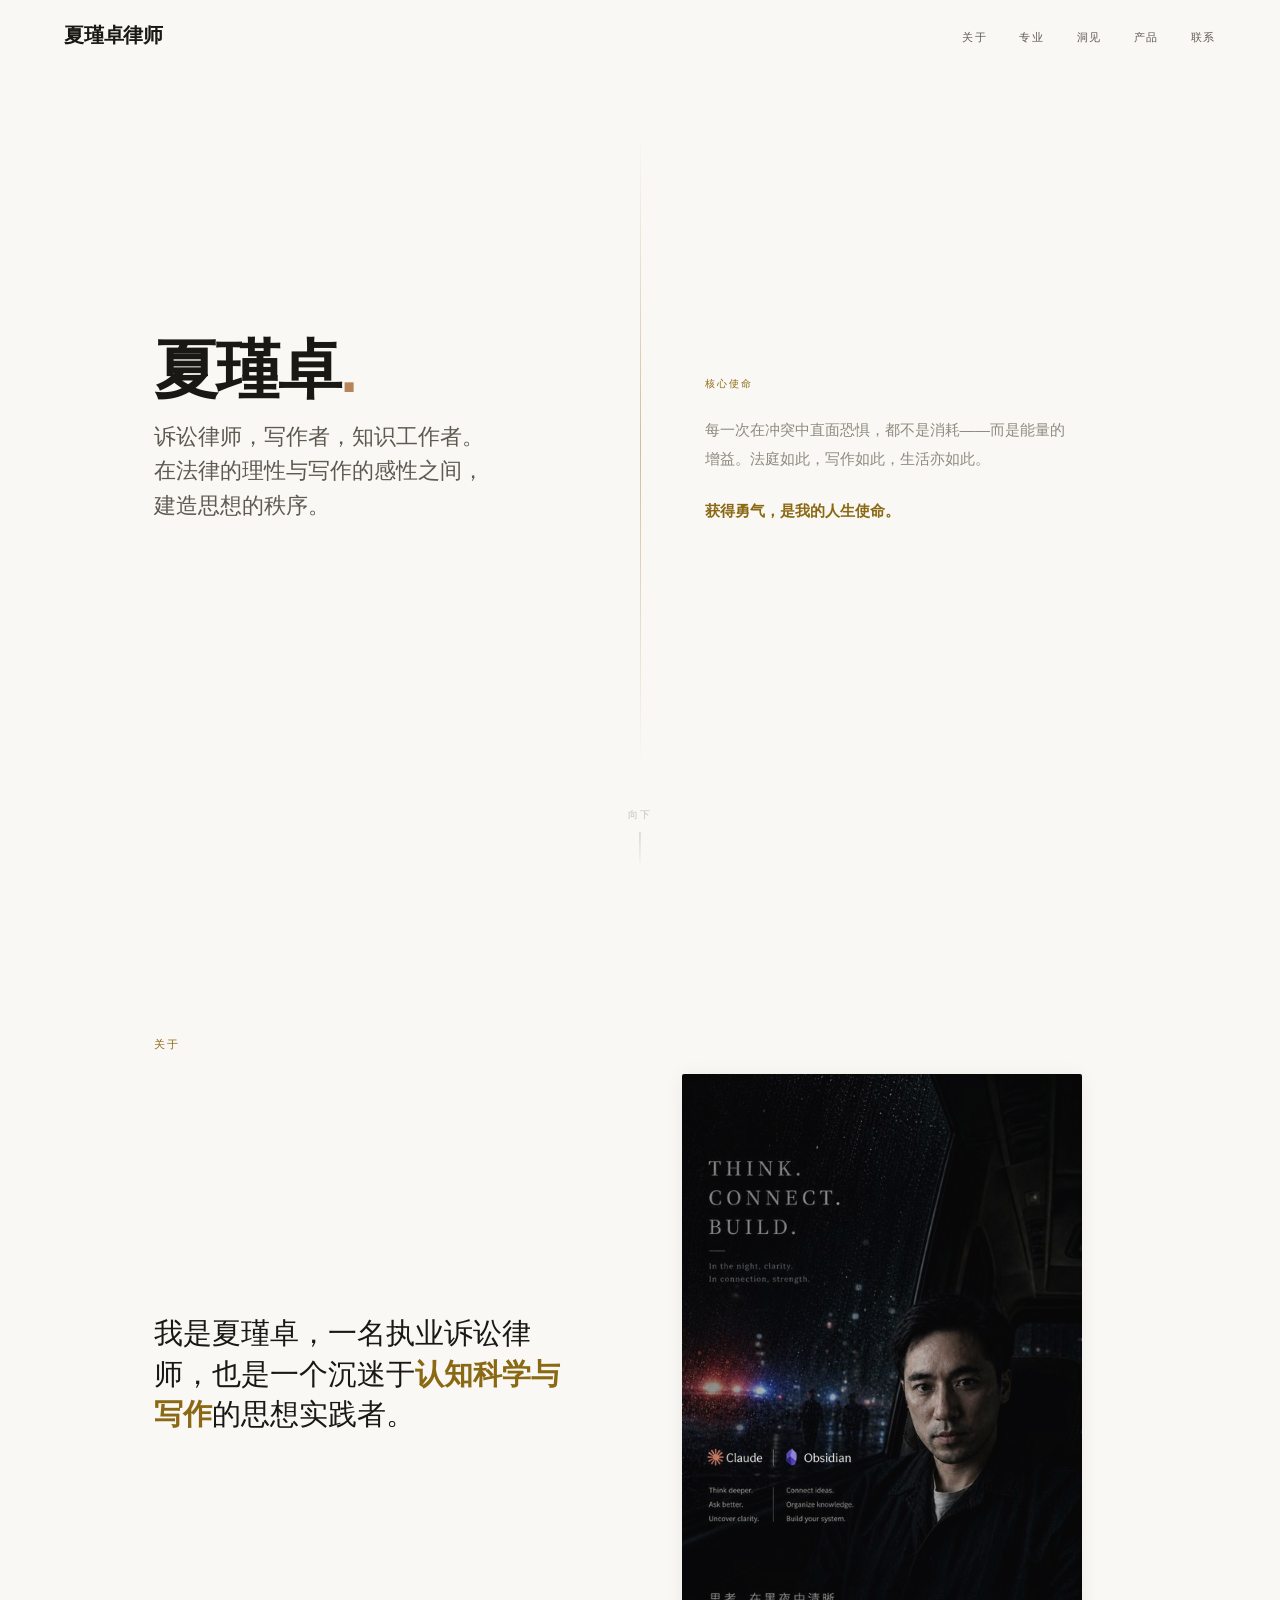
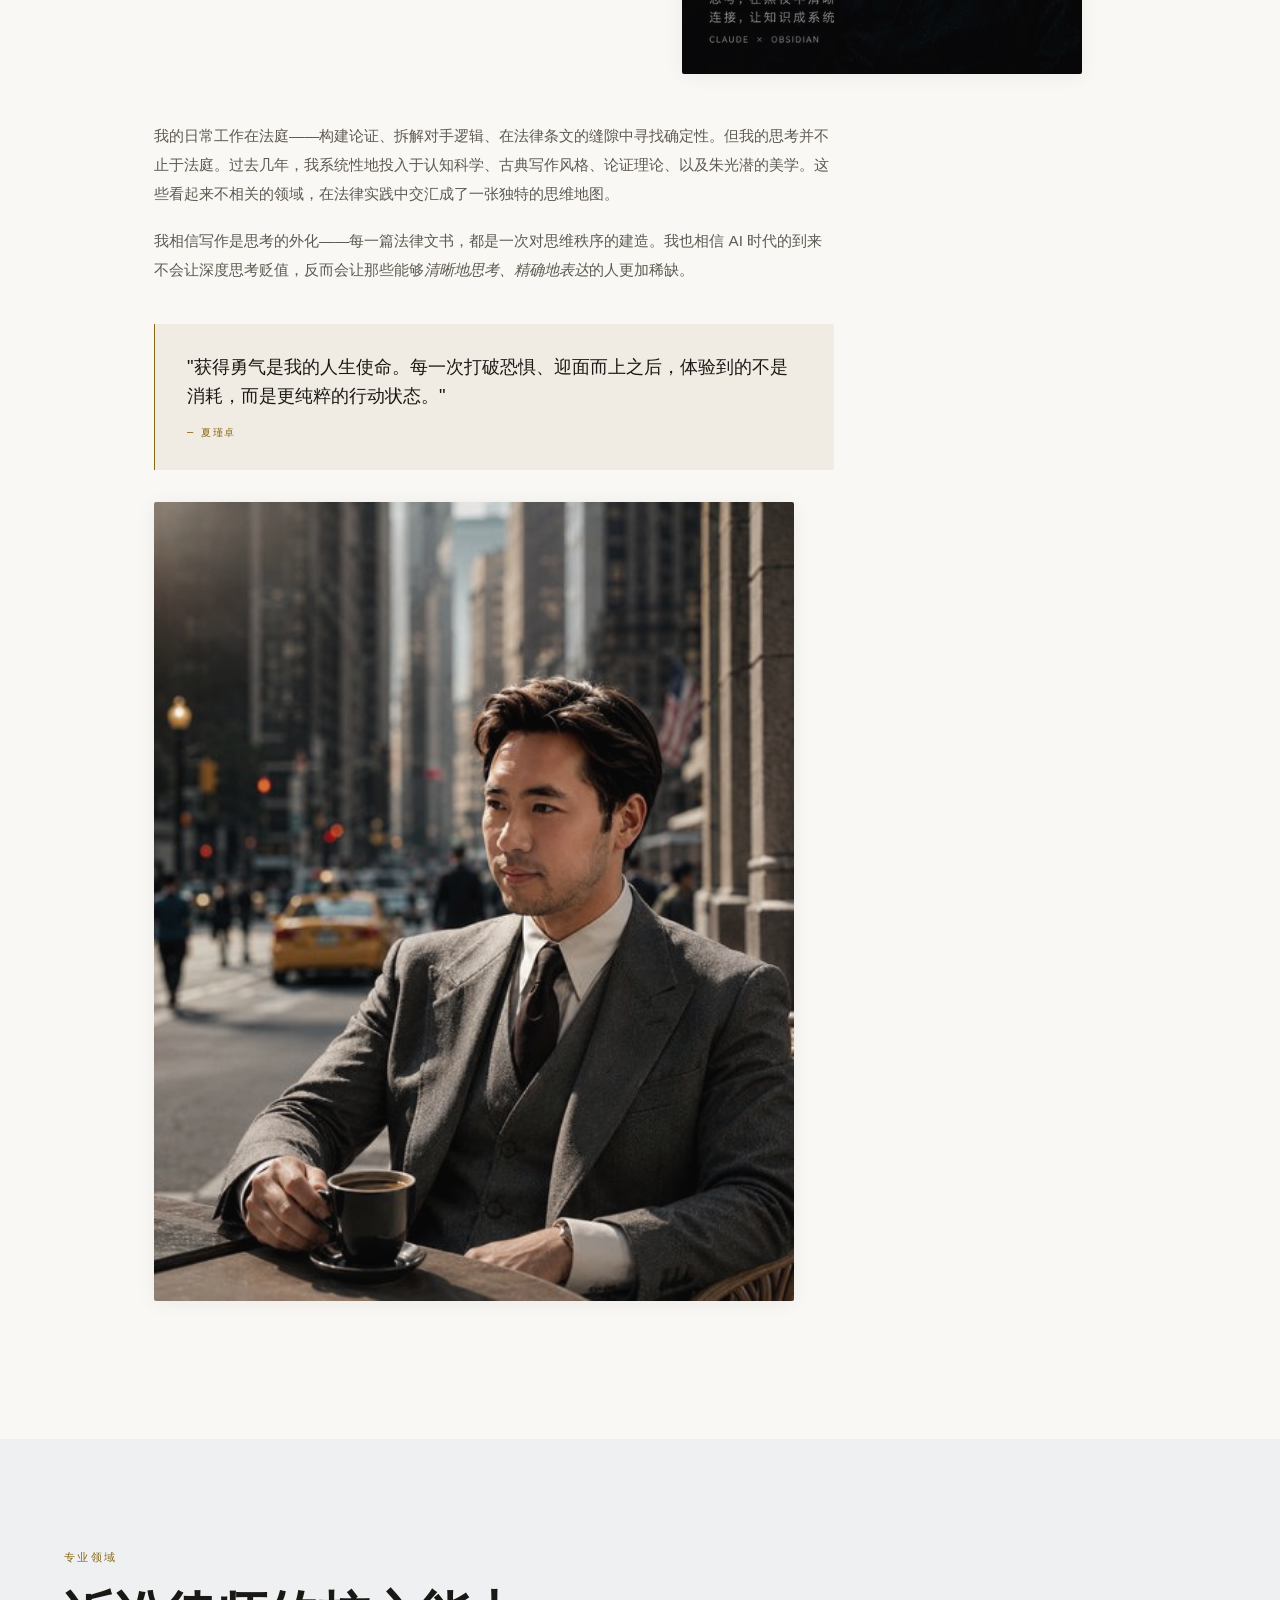
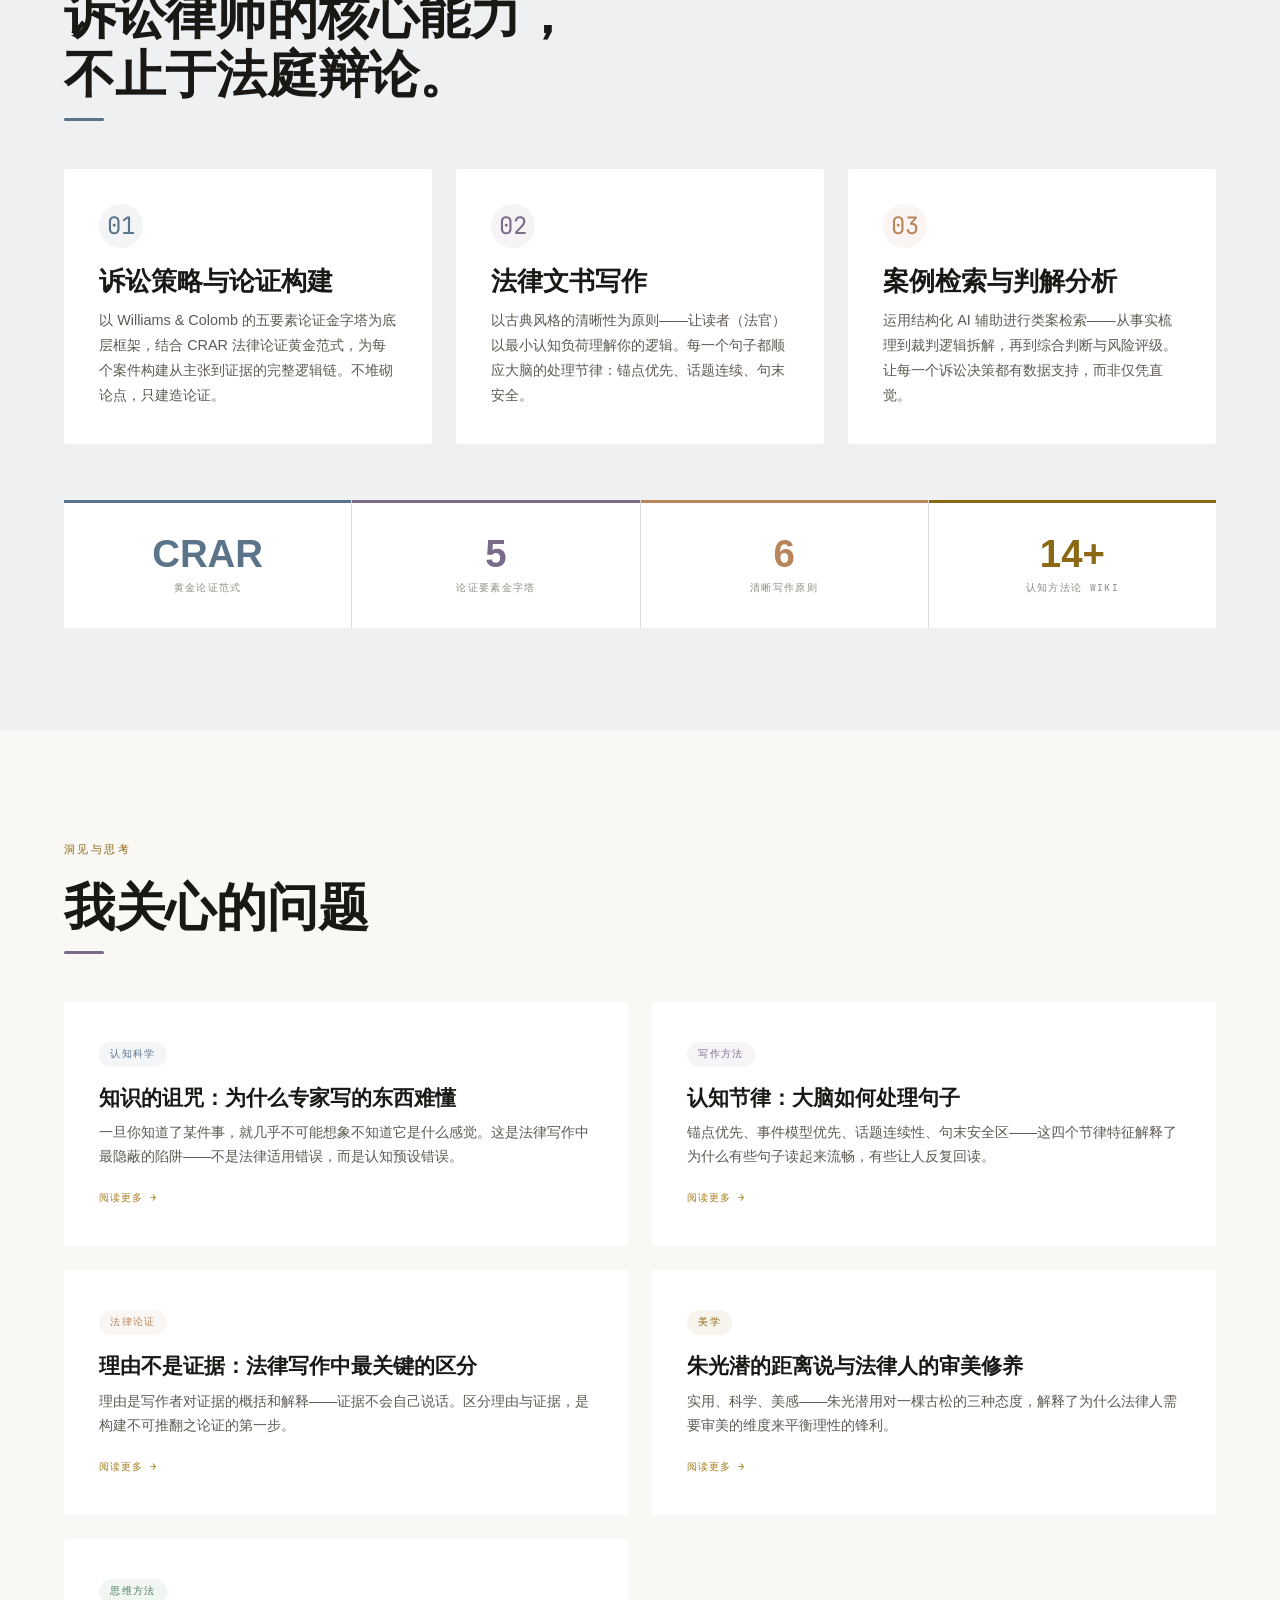
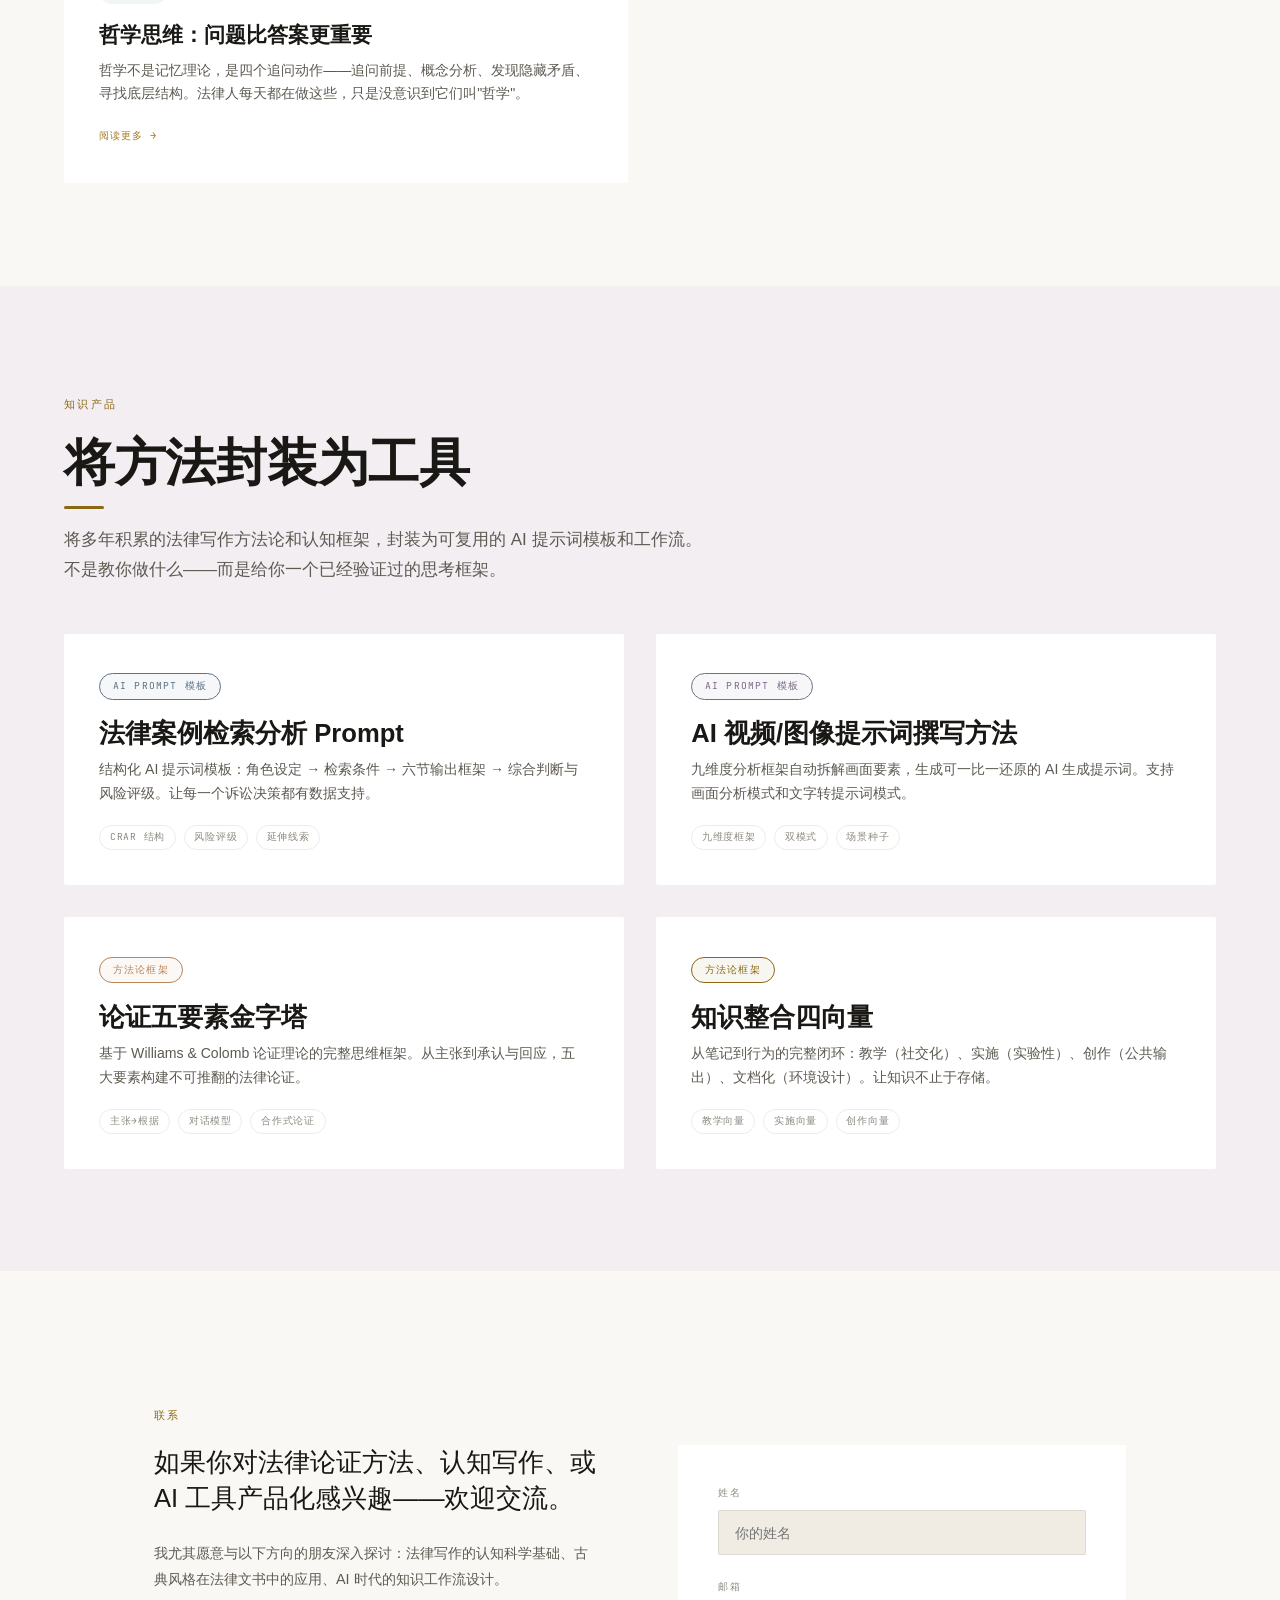
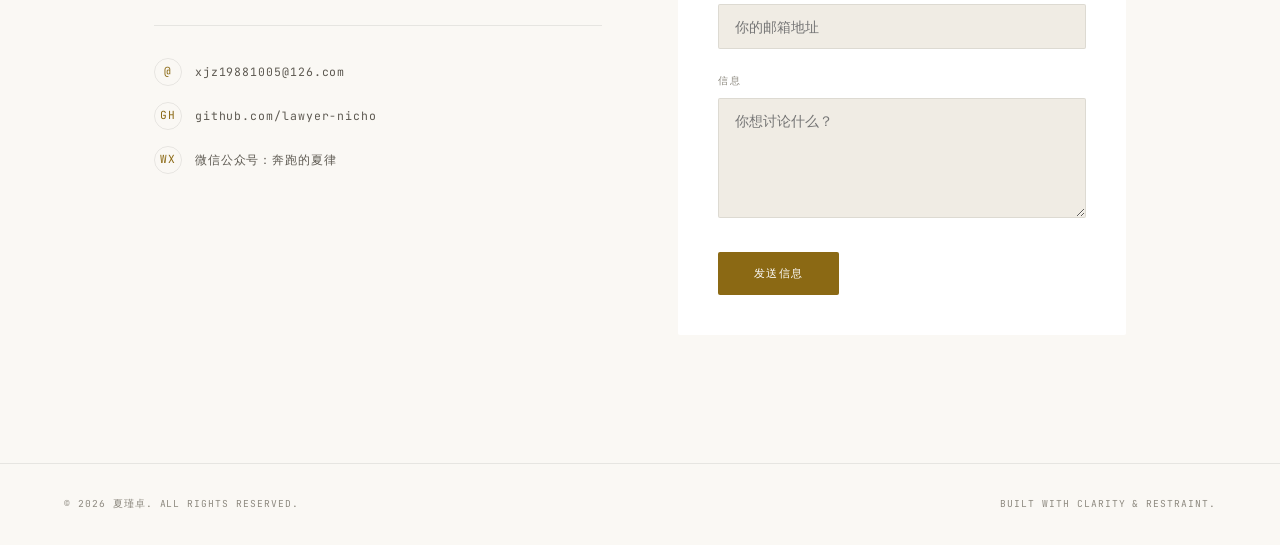
==== commit e4f51dfd: "add: 哲学思维文章 + 个人照片布局改版" ====
--- a/index.html
+++ b/index.html
@@ -50,24 +50,34 @@
 
 <section class="section" id="about">
   <span class="section-label reveal">关于</span>
+
   <div class="about-grid">
     <div class="about-lede reveal reveal-delay-1">
       我是夏瑾卓，一名执业诉讼律师，也是一个沉迷于<span style="font-weight: 600; font-style: normal; color: var(--accent);">认知科学与写作</span>的思想实践者。
     </div>
-    <div class="about-body reveal reveal-delay-2">
-      <p>
-        我的日常工作在法庭——构建论证、拆解对手逻辑、在法律条文的缝隙中寻找确定性。但我的思考并不止于法庭。过去几年，我系统性地投入于认知科学、古典写作风格、论证理论、以及朱光潜的美学。这些看起来不相关的领域，在法律实践中交汇成了一张独特的思维地图。
-      </p>
-      <p>
-        我相信写作是思考的外化——每一篇法律文书，都是一次对思维秩序的建造。我也相信 AI 时代的到来不会让深度思考贬值，反而会让那些能够<em>清晰地思考、精确地表达</em>的人更加稀缺。
-      </p>
-      <div class="about-mission">
-        <blockquote>
-          "获得勇气是我的人生使命。每一次打破恐惧、迎面而上之后，体验到的不是消耗，而是更纯粹的行动状态。"
-        </blockquote>
-        <cite>— 夏瑾卓</cite>
-      </div>
-    </div>
+    <div class="about-photo reveal reveal-delay-2">
+      <img src="images/portrait-main.jpg" alt="夏瑾卓" class="about-portrait">
+    </div>
+  </div>
+
+  <div class="about-content reveal reveal-delay-2">
+    <p>
+      我的日常工作在法庭——构建论证、拆解对手逻辑、在法律条文的缝隙中寻找确定性。但我的思考并不止于法庭。过去几年，我系统性地投入于认知科学、古典写作风格、论证理论、以及朱光潜的美学。这些看起来不相关的领域，在法律实践中交汇成了一张独特的思维地图。
+    </p>
+    <p>
+      我相信写作是思考的外化——每一篇法律文书，都是一次对思维秩序的建造。我也相信 AI 时代的到来不会让深度思考贬值，反而会让那些能够<em>清晰地思考、精确地表达</em>的人更加稀缺。
+    </p>
+  </div>
+
+  <div class="about-mission reveal reveal-delay-3">
+    <blockquote>
+      "获得勇气是我的人生使命。每一次打破恐惧、迎面而上之后，体验到的不是消耗，而是更纯粹的行动状态。"
+    </blockquote>
+    <cite>— 夏瑾卓</cite>
+  </div>
+
+  <div class="about-photo-alt reveal">
+    <img src="images/portrait-alt.jpg" alt="夏瑾卓 — 工作场景" class="about-portrait-alt">
   </div>
 </section>
 
--- a/styles.css
+++ b/styles.css
@@ -244,7 +244,7 @@
     display: grid;
     grid-template-columns: 1fr 1.2fr;
     gap: clamp(3rem, 6vw, 6rem);
-    align-items: start;
+    align-items: center;
   }
   .about-lede {
     font-family: var(--font-display);
@@ -258,10 +258,46 @@
     font-style: normal;
     color: var(--accent);
   }
-  .about-body {
+  .about-photo {
+    display: flex;
+    justify-content: center;
+    align-items: center;
+  }
+  .about-portrait {
+    width: 100%;
+    max-width: 400px;
+    height: auto;
+    border-radius: var(--radius);
+    filter: grayscale(30%) contrast(0.95) brightness(1.02);
+    transition: filter 0.5s ease;
+    box-shadow: 0 2px 20px rgba(0,0,0,0.06);
+  }
+  .about-portrait:hover {
+    filter: grayscale(0%) contrast(1) brightness(1);
+  }
+  .about-content {
+    max-width: 680px;
+    margin-top: 3rem;
+  }
+  .about-content p {
+    font-size: 0.95rem;
     color: var(--text-secondary);
-    font-size: 0.95rem;
     line-height: 1.9;
+  }
+  .about-photo-alt {
+    margin-top: 2rem;
+    max-width: 640px;
+  }
+  .about-portrait-alt {
+    width: 100%;
+    height: auto;
+    border-radius: var(--radius);
+    filter: grayscale(30%) contrast(0.95) brightness(1.02);
+    box-shadow: 0 2px 20px rgba(0,0,0,0.06);
+    transition: filter 0.5s ease;
+  }
+  .about-portrait-alt:hover {
+    filter: grayscale(0%) contrast(1) brightness(1);
   }
   .about-mission {
     margin-top: 2.5rem;
@@ -269,6 +305,7 @@
     border-left: 1px solid var(--accent);
     background: var(--bg-surface);
     border-radius: 0 var(--radius) var(--radius) 0;
+    max-width: 680px;
   }
   .about-mission blockquote {
     font-family: var(--font-display);
@@ -644,6 +681,8 @@
     .contact-grid { grid-template-columns: 1fr; }
     .stats-row { grid-template-columns: repeat(2, 1fr); }
     .nav-links { display: none; }
+    .about-portrait { max-width: 320px; }
+    .about-content { margin-top: 2rem; }
   }
   @media (max-width: 500px) {
     .stats-row { grid-template-columns: 1fr 1fr; }
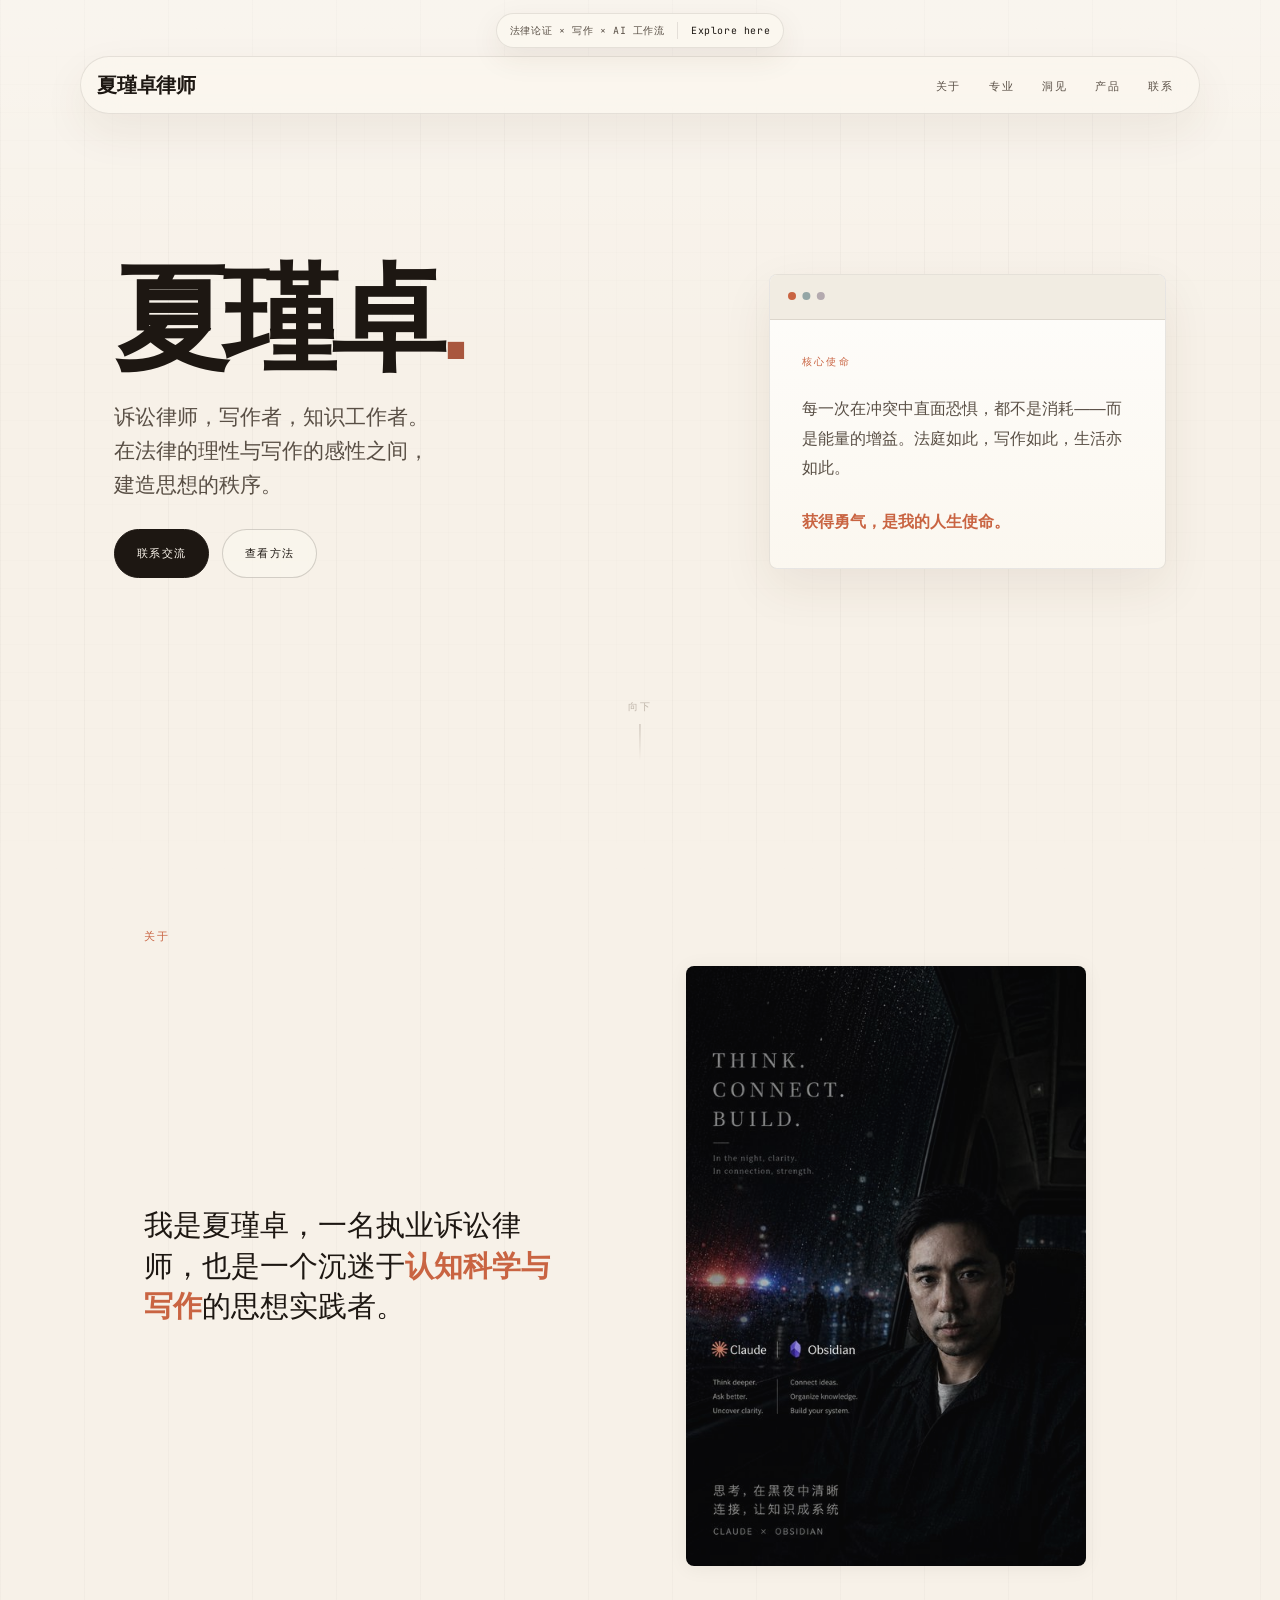
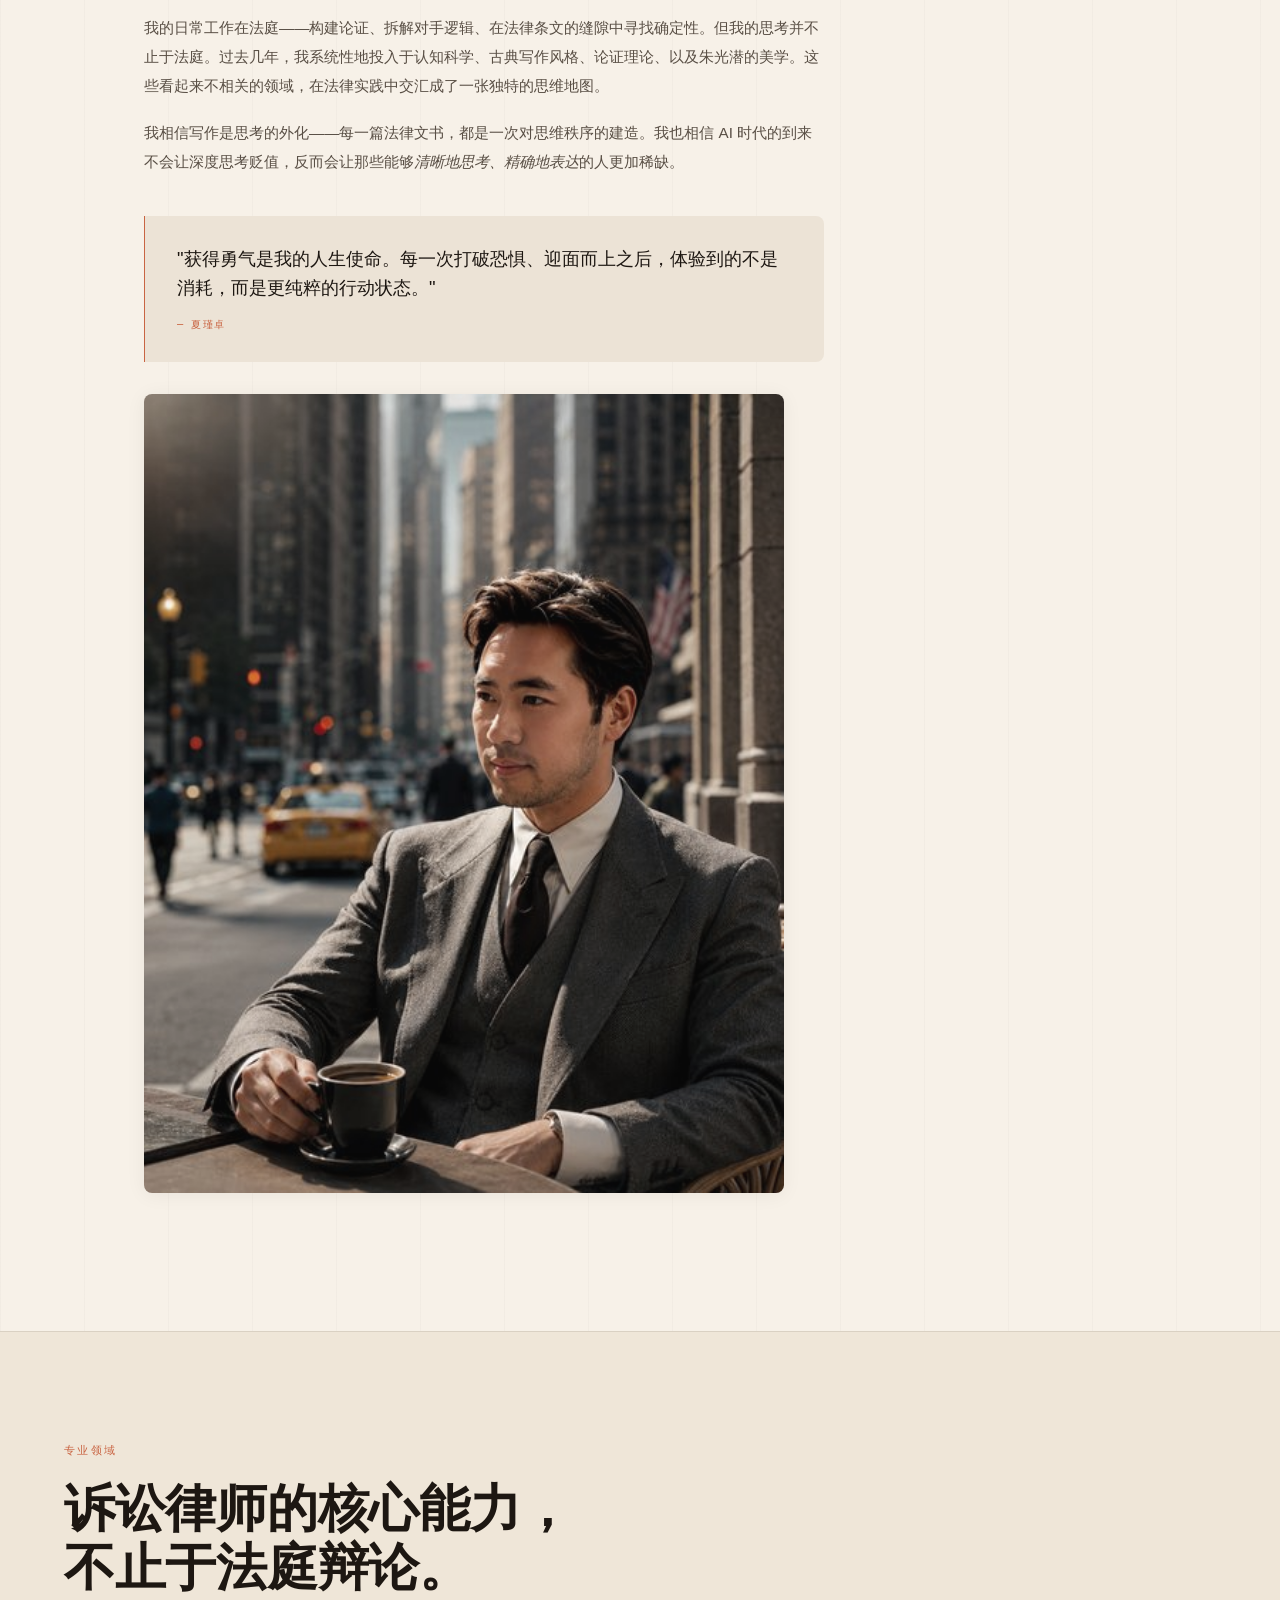
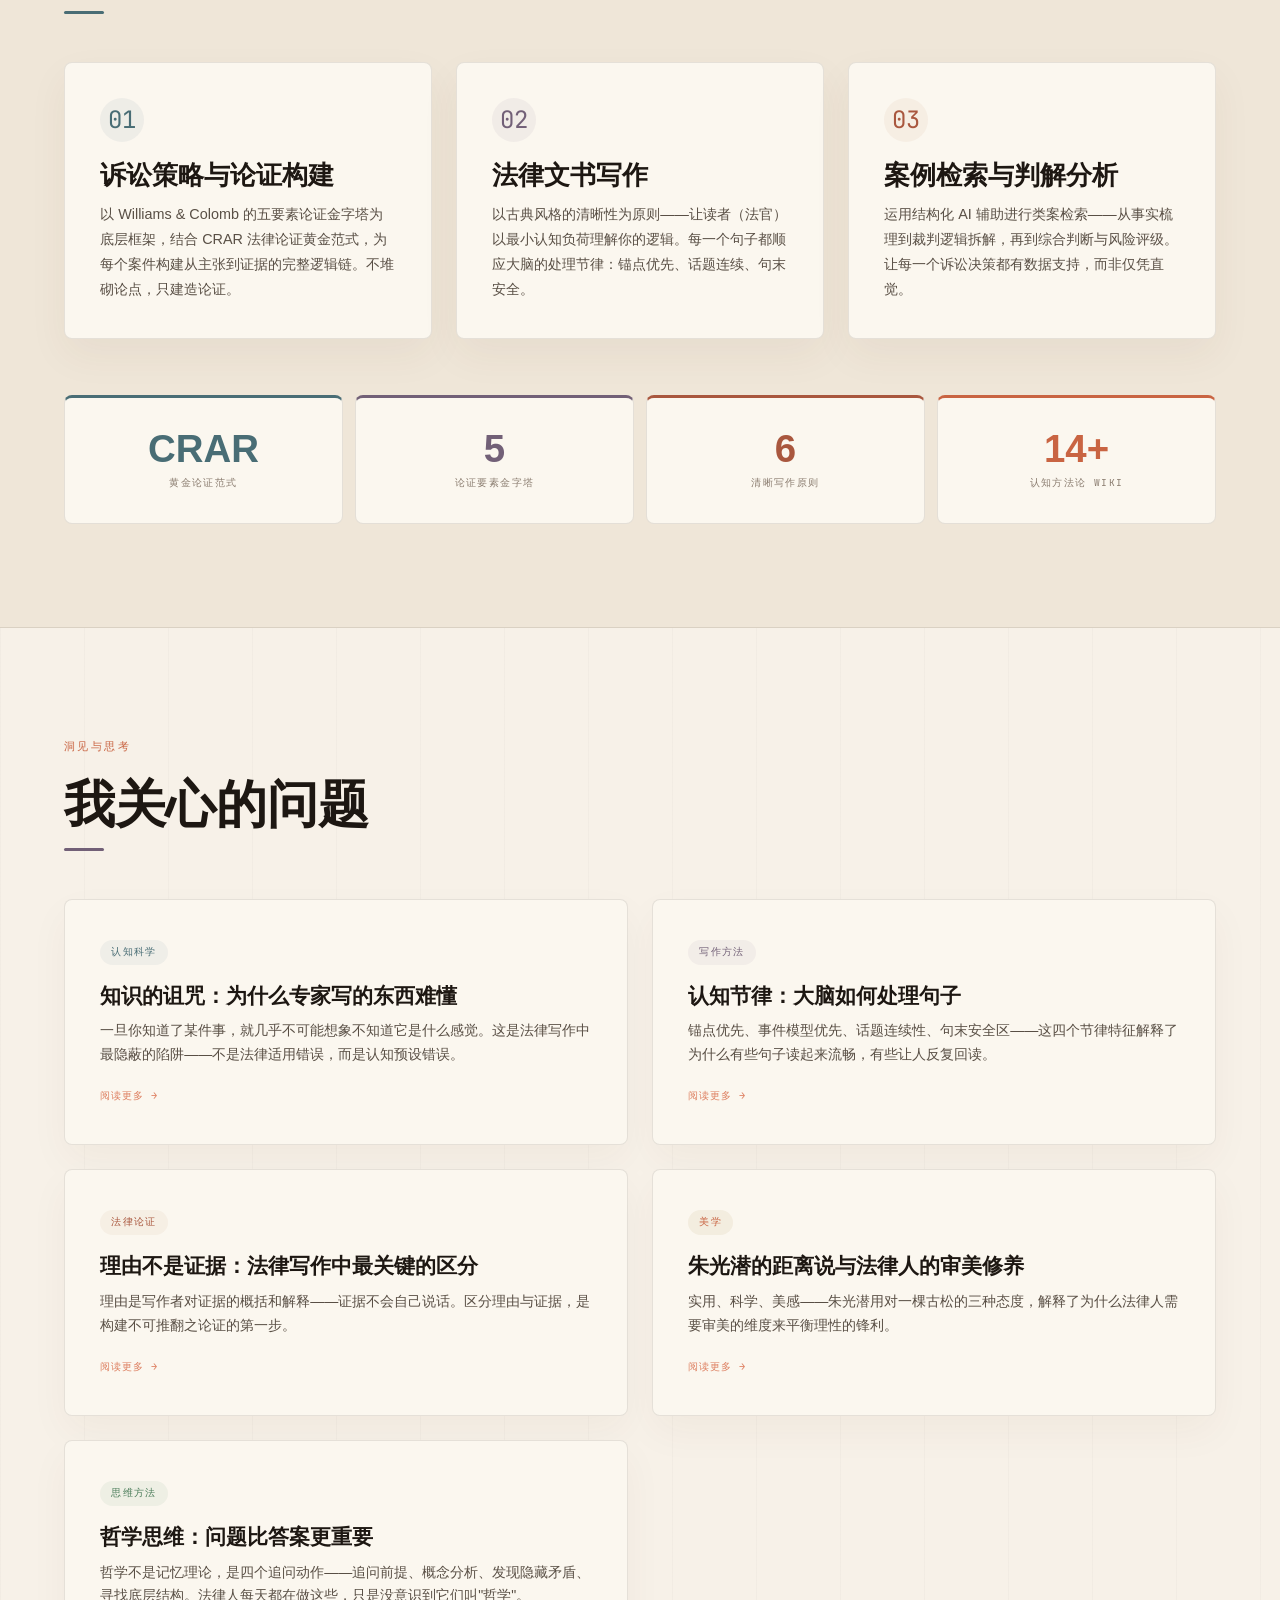
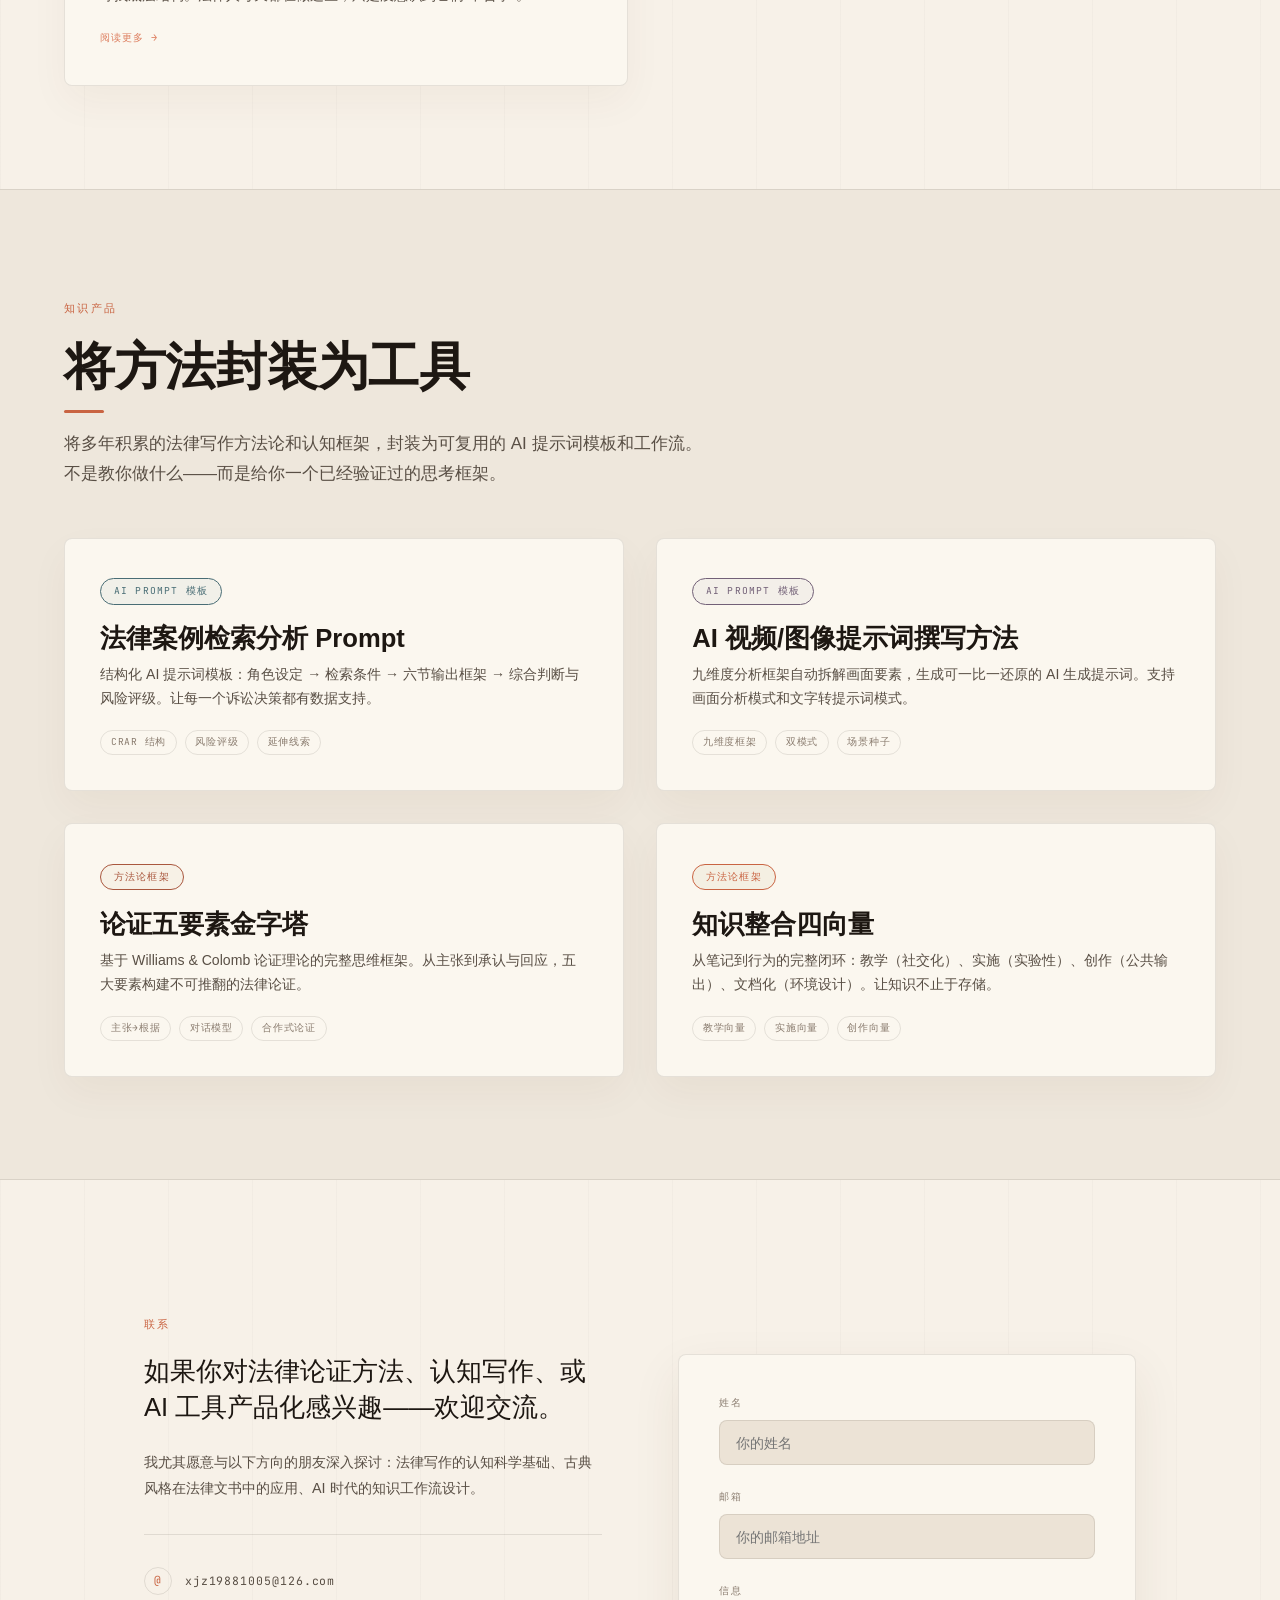
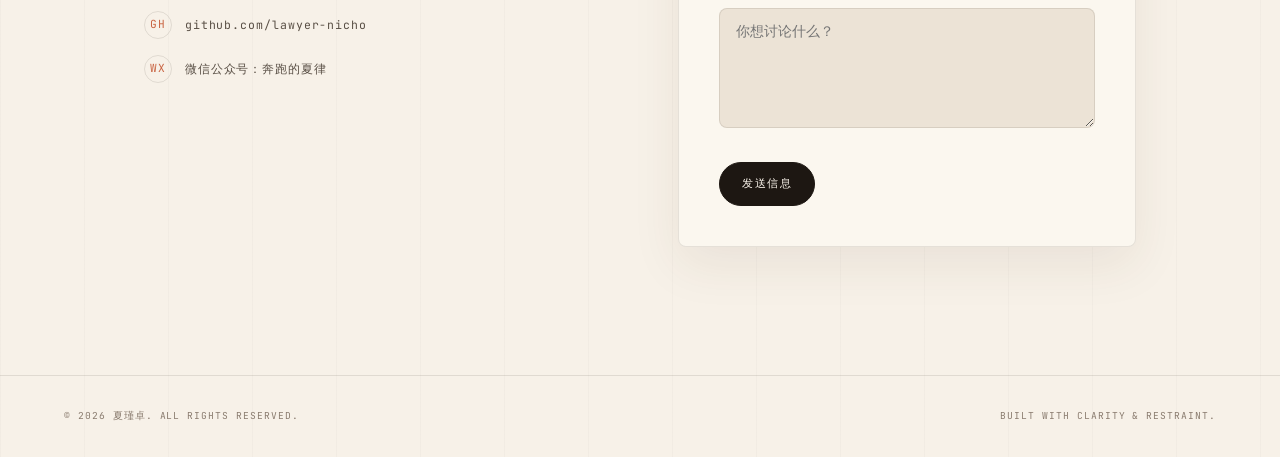
==== commit 173bf52e: "Update personal site style" ====
--- a/index.html
+++ b/index.html
@@ -7,9 +7,14 @@
 <link rel="preconnect" href="https://fonts.googleapis.com">
 <link rel="preconnect" href="https://fonts.gstatic.com" crossorigin>
 <link href="https://fonts.googleapis.com/css2?family=DM+Sans:ital,opsz,wght@0,9..40,100..1000;1,9..40,100..1000&family=JetBrains+Mono:ital,wght@0,300;0,400;1,300&display=swap" rel="stylesheet">
-<link rel="stylesheet" href="styles.css?v=2">
+<link rel="stylesheet" href="styles.css?v=3">
 </head>
 <body>
+
+<div class="site-banner">
+  <span>法律论证 × 写作 × AI 工作流</span>
+  <a href="#products">Explore here</a>
+</div>
 
 <nav class="nav" id="nav">
   <a href="#home" class="nav-logo">夏瑾卓律师</a>
@@ -30,6 +35,10 @@
         诉讼律师，写作者，知识工作者。<br>
         在法律的理性与写作的感性之间，<br>建造思想的秩序。
       </p>
+      <div class="hero-actions reveal reveal-delay-2">
+        <a href="#contact" class="btn">联系交流</a>
+        <a href="#products" class="btn btn-ghost">查看方法</a>
+      </div>
     </div>
     <div class="hero-divider" aria-hidden="true"></div>
     <div class="hero-side reveal reveal-delay-2">
--- a/styles.css
+++ b/styles.css
@@ -1,21 +1,23 @@
   :root {
-    --bg-deep: #faf8f4;
-    --bg-surface: #f0ece4;
-    --bg-card: #ffffff;
-    --bg-card-hover: #f7f4ee;
-    --text-primary: #1a1815;
-    --text-secondary: #5e5a52;
-    --text-muted: #8e8a80;
-    --accent: #8b6914;
-    --accent-light: #a67c1e;
-    --accent-subtle: rgba(139, 105, 20, 0.08);
-    --accent-glow: rgba(139, 105, 20, 0.04);
-    --accent-blue: #5b748a;
-    --accent-purple: #7b6b8a;
-    --accent-rust: #b8845a;
-    --border: rgba(0, 0, 0, 0.08);
-    --border-strong: rgba(0, 0, 0, 0.12);
-    --radius: 2px;
+    --bg-deep: #f7f1e8;
+    --bg-surface: #ece3d6;
+    --bg-card: #fbf7ef;
+    --bg-card-hover: #fffaf2;
+    --ink: #1d1712;
+    --text-primary: #1d1712;
+    --text-secondary: #594f45;
+    --text-muted: #8a7c6f;
+    --accent: #c96442;
+    --accent-light: #dd7e5f;
+    --accent-subtle: rgba(201, 100, 66, 0.11);
+    --accent-glow: rgba(201, 100, 66, 0.08);
+    --accent-blue: #496d75;
+    --accent-purple: #726077;
+    --accent-rust: #a9573e;
+    --border: rgba(29, 23, 18, 0.1);
+    --border-strong: rgba(29, 23, 18, 0.18);
+    --shadow-soft: 0 18px 50px rgba(82, 54, 31, 0.08);
+    --radius: 8px;
     --font-display: 'DM Sans', 'PingFang SC', 'Hiragino Sans GB', 'Microsoft YaHei', sans-serif;
     --font-body: 'PingFang SC', 'Hiragino Sans GB', 'Microsoft YaHei', 'Noto Sans SC', sans-serif;
     --font-mono: 'JetBrains Mono', 'Courier New', monospace;
@@ -27,7 +29,10 @@
   html { scroll-behavior: smooth; scroll-padding-top: var(--nav-height); }
 
   body {
-    background: var(--bg-deep);
+    background:
+      linear-gradient(180deg, rgba(255,255,255,0.28), transparent 360px),
+      repeating-linear-gradient(90deg, rgba(29,23,18,0.025) 0 1px, transparent 1px 84px),
+      var(--bg-deep);
     color: var(--text-primary);
     font-family: var(--font-body);
     font-size: 17px;
@@ -36,6 +41,19 @@
     -moz-osx-font-smoothing: grayscale;
     overflow-x: hidden;
   }
+  body::before {
+    content: '';
+    position: fixed;
+    inset: 0;
+    pointer-events: none;
+    z-index: -1;
+    opacity: 0.22;
+    background-image:
+      linear-gradient(rgba(29,23,18,0.05) 1px, transparent 1px),
+      linear-gradient(90deg, rgba(29,23,18,0.04) 1px, transparent 1px);
+    background-size: 28px 28px;
+    mask-image: linear-gradient(to bottom, transparent, black 14%, black 86%, transparent);
+  }
 
   /* ── Typography ───────────────────── */
   h1, h2, h3, h4 { font-family: var(--font-display); font-weight: 600; line-height: 1.15; letter-spacing: -0.02em; }
@@ -48,6 +66,35 @@
 
   a { color: var(--accent-light); text-decoration: none; transition: color 0.3s ease; }
   a:hover { color: var(--text-primary); }
+
+  .site-banner {
+    position: fixed;
+    top: 0.8rem;
+    left: 50%;
+    transform: translateX(-50%);
+    z-index: 120;
+    display: flex;
+    align-items: center;
+    gap: 0.8rem;
+    max-width: calc(100vw - 2rem);
+    padding: 0.5rem 0.8rem;
+    border: 1px solid var(--border);
+    border-radius: 999px;
+    background: rgba(251, 247, 239, 0.88);
+    backdrop-filter: blur(18px);
+    -webkit-backdrop-filter: blur(18px);
+    box-shadow: 0 10px 30px rgba(82, 54, 31, 0.08);
+    color: var(--text-secondary);
+    font-family: var(--font-mono);
+    font-size: 0.62rem;
+    letter-spacing: 0.06em;
+    white-space: nowrap;
+  }
+  .site-banner a {
+    color: var(--ink);
+    padding-left: 0.8rem;
+    border-left: 1px solid var(--border);
+  }
 
   .accent-line {
     display: block;
@@ -72,24 +119,29 @@
   /* ── Navigation ───────────────────── */
   .nav {
     position: fixed;
-    top: 0;
+    top: 3.5rem;
     left: 0;
     right: 0;
-    height: var(--nav-height);
+    height: 58px;
     z-index: 100;
     display: flex;
     align-items: center;
     justify-content: space-between;
-    padding: 0 clamp(1.5rem, 5vw, 4rem);
-    transition: background 0.4s ease, border-color 0.4s ease;
-    border-bottom: 1px solid transparent;
+    width: min(1120px, calc(100vw - 2rem));
+    margin: 0 auto;
+    padding: 0 0.9rem 0 1rem;
+    border: 1px solid var(--border);
+    border-radius: 999px;
+    background: rgba(251, 247, 239, 0.72);
+    backdrop-filter: blur(18px);
+    -webkit-backdrop-filter: blur(18px);
+    box-shadow: 0 18px 45px rgba(82, 54, 31, 0.07);
+    transition: background 0.4s ease, border-color 0.4s ease, box-shadow 0.4s ease;
   }
   .nav.scrolled {
-    background: rgba(250, 248, 244, 0.92);
-    backdrop-filter: blur(20px);
-    -webkit-backdrop-filter: blur(20px);
-    border-bottom-color: var(--border);
-    box-shadow: 0 1px 3px rgba(0,0,0,0.04);
+    background: rgba(251, 247, 239, 0.94);
+    border-color: var(--border-strong);
+    box-shadow: 0 18px 45px rgba(82, 54, 31, 0.1);
   }
   .nav-logo {
     font-family: var(--font-display);
@@ -100,7 +152,7 @@
   }
   .nav-links {
     display: flex;
-    gap: 2rem;
+    gap: 0.35rem;
     list-style: none;
   }
   .nav-links a {
@@ -110,14 +162,16 @@
     letter-spacing: 0.14em;
     text-transform: uppercase;
     color: var(--text-secondary);
-    transition: color 0.3s ease;
-  }
-  .nav-links a:hover { color: var(--accent-light); }
+    padding: 0.55rem 0.7rem;
+    border-radius: 999px;
+    transition: color 0.3s ease, background 0.3s ease;
+  }
+  .nav-links a:hover { color: var(--ink); background: rgba(29, 23, 18, 0.06); }
 
   /* ── Layout ───────────────────────── */
   .section {
     padding: clamp(5rem, 10vw, 10rem) clamp(1.5rem, 5vw, 4rem);
-    max-width: 1100px;
+    max-width: 1120px;
     margin: 0 auto;
   }
   .section-wide {
@@ -143,33 +197,33 @@
 
   /* ── Hero ─────────────────────────── */
   .hero {
-    min-height: 100vh;
+    min-height: 88vh;
     display: flex;
     flex-direction: column;
     justify-content: center;
-    padding: clamp(2rem, 5vw, 4rem);
-    max-width: 1100px;
+    padding: clamp(7rem, 9vw, 8rem) clamp(2rem, 5vw, 4rem) clamp(3rem, 5vw, 4rem);
+    max-width: 1180px;
     margin: 0 auto;
     position: relative;
   }
   .hero-grid {
     display: grid;
-    grid-template-columns: 1fr 1px 1fr;
-    gap: 0;
-    align-items: center;
-    min-height: 70vh;
+    grid-template-columns: minmax(0, 1.05fr) minmax(260px, 0.72fr);
+    gap: clamp(2.5rem, 6vw, 5rem);
+    align-items: center;
+    min-height: 58vh;
   }
   .hero-main {
-    padding-right: clamp(2rem, 5vw, 5rem);
+    padding-right: 0;
   }
   .hero-name {
     font-family: var(--font-display);
-    font-size: clamp(2.8rem, 5vw, 4.5rem);
+    font-size: clamp(4.6rem, 9vw, 8.6rem);
     font-weight: 700;
-    letter-spacing: -0.03em;
-    line-height: 1.05;
+    letter-spacing: -0.055em;
+    line-height: 0.92;
     color: var(--text-primary);
-    margin-bottom: 1rem;
+    margin-bottom: 1.8rem;
   }
   .hero-name .dot {
     color: var(--accent-rust);
@@ -177,22 +231,52 @@
   .hero-tagline {
     font-family: var(--font-body);
     font-weight: 400;
-    font-size: clamp(1.1rem, 2vw, 1.35rem);
+    font-size: clamp(1.12rem, 1.65vw, 1.35rem);
     color: var(--text-secondary);
     line-height: 1.6;
     margin-bottom: 2.5rem;
-    max-width: 28em;
+    max-width: 34em;
+  }
+  .hero-actions {
+    display: flex;
+    flex-wrap: wrap;
+    gap: 0.8rem;
+    margin-top: -0.8rem;
   }
   .hero-divider {
-    width: 1px;
-    height: 100%;
-    min-height: 280px;
-    background: linear-gradient(to bottom, transparent, var(--accent), transparent);
-    opacity: 0.4;
-    justify-self: center;
+    display: none;
   }
   .hero-side {
-    padding-left: clamp(2rem, 5vw, 5rem);
+    position: relative;
+    padding: 4.8rem 2rem 2rem;
+    border: 1px solid var(--border);
+    border-radius: var(--radius);
+    background:
+      linear-gradient(180deg, rgba(255,255,255,0.72), rgba(251,247,239,0.72)),
+      var(--bg-card);
+    box-shadow: var(--shadow-soft);
+    overflow: hidden;
+  }
+  .hero-side::before {
+    content: '';
+    position: absolute;
+    top: 0;
+    left: 0;
+    right: 0;
+    height: 2.8rem;
+    border-bottom: 1px solid var(--border);
+    background: rgba(236, 227, 214, 0.65);
+  }
+  .hero-side::after {
+    content: '';
+    position: absolute;
+    top: 1.06rem;
+    left: 1.1rem;
+    width: 0.52rem;
+    height: 0.52rem;
+    border-radius: 50%;
+    background: var(--accent);
+    box-shadow: 0.9rem 0 0 rgba(73,109,117,0.55), 1.8rem 0 0 rgba(114,96,119,0.48);
   }
   .hero-label {
     font-family: var(--font-mono);
@@ -203,10 +287,10 @@
     margin-bottom: 1.5rem;
   }
   .hero-side p {
-    font-size: 0.95rem;
-    color: var(--text-muted);
+    font-size: 0.98rem;
+    color: var(--text-secondary);
     line-height: 1.9;
-    max-width: 24em;
+    max-width: 26em;
   }
   .hero-side p + p { margin-top: 1.5em; }
   .hero-scroll-indicator {
@@ -327,7 +411,11 @@
   }
 
   /* ── Professional ─────────────────── */
-  .professional { background: #eef0f2; }
+  .professional {
+    background: #efe6d8;
+    border-top: 1px solid var(--border);
+    border-bottom: 1px solid var(--border);
+  }
   .prof-grid {
     display: grid;
     grid-template-columns: repeat(3, 1fr);
@@ -337,12 +425,15 @@
   .prof-card {
     background: var(--bg-card);
     padding: 2.2rem;
+    border: 1px solid var(--border);
     border-radius: var(--radius);
-    transition: background 0.35s ease, transform 0.35s ease;
+    box-shadow: 0 16px 40px rgba(82, 54, 31, 0.055);
+    transition: background 0.35s ease, transform 0.35s ease, border-color 0.35s ease;
     cursor: default;
   }
   .prof-card:hover {
     background: var(--bg-card-hover);
+    border-color: var(--border-strong);
     transform: translateY(-2px);
   }
   .prof-card-icon {
@@ -373,15 +464,17 @@
   .stats-row {
     display: grid;
     grid-template-columns: repeat(4, 1fr);
-    gap: 1px;
-    background: var(--border);
+    gap: 0.75rem;
+    background: transparent;
     margin-top: 3.5rem;
   }
   .stat-item {
     background: var(--bg-card);
     padding: 2rem 1.5rem;
     text-align: center;
+    border: 1px solid var(--border);
     border-top: 3px solid transparent;
+    border-radius: var(--radius);
   }
   .stats-row > :nth-child(1) { border-top-color: var(--accent-blue); }
   .stats-row > :nth-child(2) { border-top-color: var(--accent-purple); }
@@ -424,13 +517,16 @@
   .insight-card {
     background: var(--bg-card);
     padding: 2.2rem;
+    border: 1px solid var(--border);
     border-radius: var(--radius);
-    transition: background 0.35s ease, transform 0.35s ease;
+    box-shadow: 0 16px 40px rgba(82, 54, 31, 0.045);
+    transition: background 0.35s ease, transform 0.35s ease, border-color 0.35s ease;
     cursor: pointer;
   }
   a.insight-card { display: block; text-decoration: none; color: inherit; }
   .insight-card:hover {
     background: var(--bg-card-hover);
+    border-color: var(--border-strong);
     transform: translateY(-2px);
   }
   .insight-domain {
@@ -473,7 +569,11 @@
   .insight-card:hover .read-more { color: var(--text-primary); }
 
   /* ── Products ─────────────────────── */
-  .products { background: #f2eef2; }
+  .products {
+    background: #eee7dc;
+    border-top: 1px solid var(--border);
+    border-bottom: 1px solid var(--border);
+  }
   .products-grid {
     display: grid;
     grid-template-columns: repeat(2, 1fr);
@@ -482,12 +582,15 @@
   }
   .product-card {
     background: var(--bg-card);
+    border: 1px solid var(--border);
     border-radius: var(--radius);
     overflow: hidden;
-    transition: background 0.35s ease, transform 0.35s ease;
+    box-shadow: 0 16px 40px rgba(82, 54, 31, 0.045);
+    transition: background 0.35s ease, transform 0.35s ease, border-color 0.35s ease;
   }
   .product-card:hover {
     background: var(--bg-card-hover);
+    border-color: var(--border-strong);
     transform: translateY(-2px);
   }
   .product-card-inner { padding: 2.2rem; }
@@ -582,7 +685,9 @@
   .contact-form-side {
     background: var(--bg-card);
     padding: 2.5rem;
+    border: 1px solid var(--border);
     border-radius: var(--radius);
+    box-shadow: var(--shadow-soft);
   }
   .form-group { margin-bottom: 1.5rem; }
   .form-group label {
@@ -619,21 +724,21 @@
     font-size: 0.68rem;
     letter-spacing: 0.14em;
     text-transform: uppercase;
-    color: #ffffff;
-    background: var(--accent);
-    border: none;
-    padding: 0.9rem 2.2rem;
-    border-radius: var(--radius);
+    color: #fff9f0;
+    background: var(--ink);
+    border: 1px solid var(--ink);
+    padding: 0.86rem 1.35rem;
+    border-radius: 999px;
     cursor: pointer;
     transition: background 0.3s ease, transform 0.2s ease;
   }
-  .btn:hover { background: var(--accent-light); transform: translateY(-1px); }
+  .btn:hover { background: var(--accent); border-color: var(--accent); color: #fff9f0; transform: translateY(-1px); }
   .btn-ghost {
-    background: transparent;
-    color: var(--accent-light);
-    border: 1px solid var(--accent);
-  }
-  .btn-ghost:hover { background: var(--accent-subtle); color: var(--text-primary); }
+    background: rgba(251, 247, 239, 0.65);
+    color: var(--ink);
+    border: 1px solid var(--border-strong);
+  }
+  .btn-ghost:hover { background: var(--bg-card-hover); color: var(--ink); border-color: var(--border-strong); }
 
   /* ── Footer ───────────────────────── */
   .footer {
@@ -680,13 +785,17 @@
     .products-grid { grid-template-columns: 1fr; }
     .contact-grid { grid-template-columns: 1fr; }
     .stats-row { grid-template-columns: repeat(2, 1fr); }
+    .nav { top: 3.2rem; width: min(100vw - 1rem, 1120px); }
     .nav-links { display: none; }
+    .site-banner { font-size: 0.56rem; }
     .about-portrait { max-width: 320px; }
     .about-content { margin-top: 2rem; }
   }
   @media (max-width: 500px) {
     .stats-row { grid-template-columns: 1fr 1fr; }
-    .hero-name { font-size: 2.8rem; }
+    .hero-name { font-size: 4rem; }
+    .site-banner span { display: none; }
+    .hero-side { padding: 4.5rem 1.25rem 1.25rem; }
   }
 
   /* ── Selection ────────────────────── */
